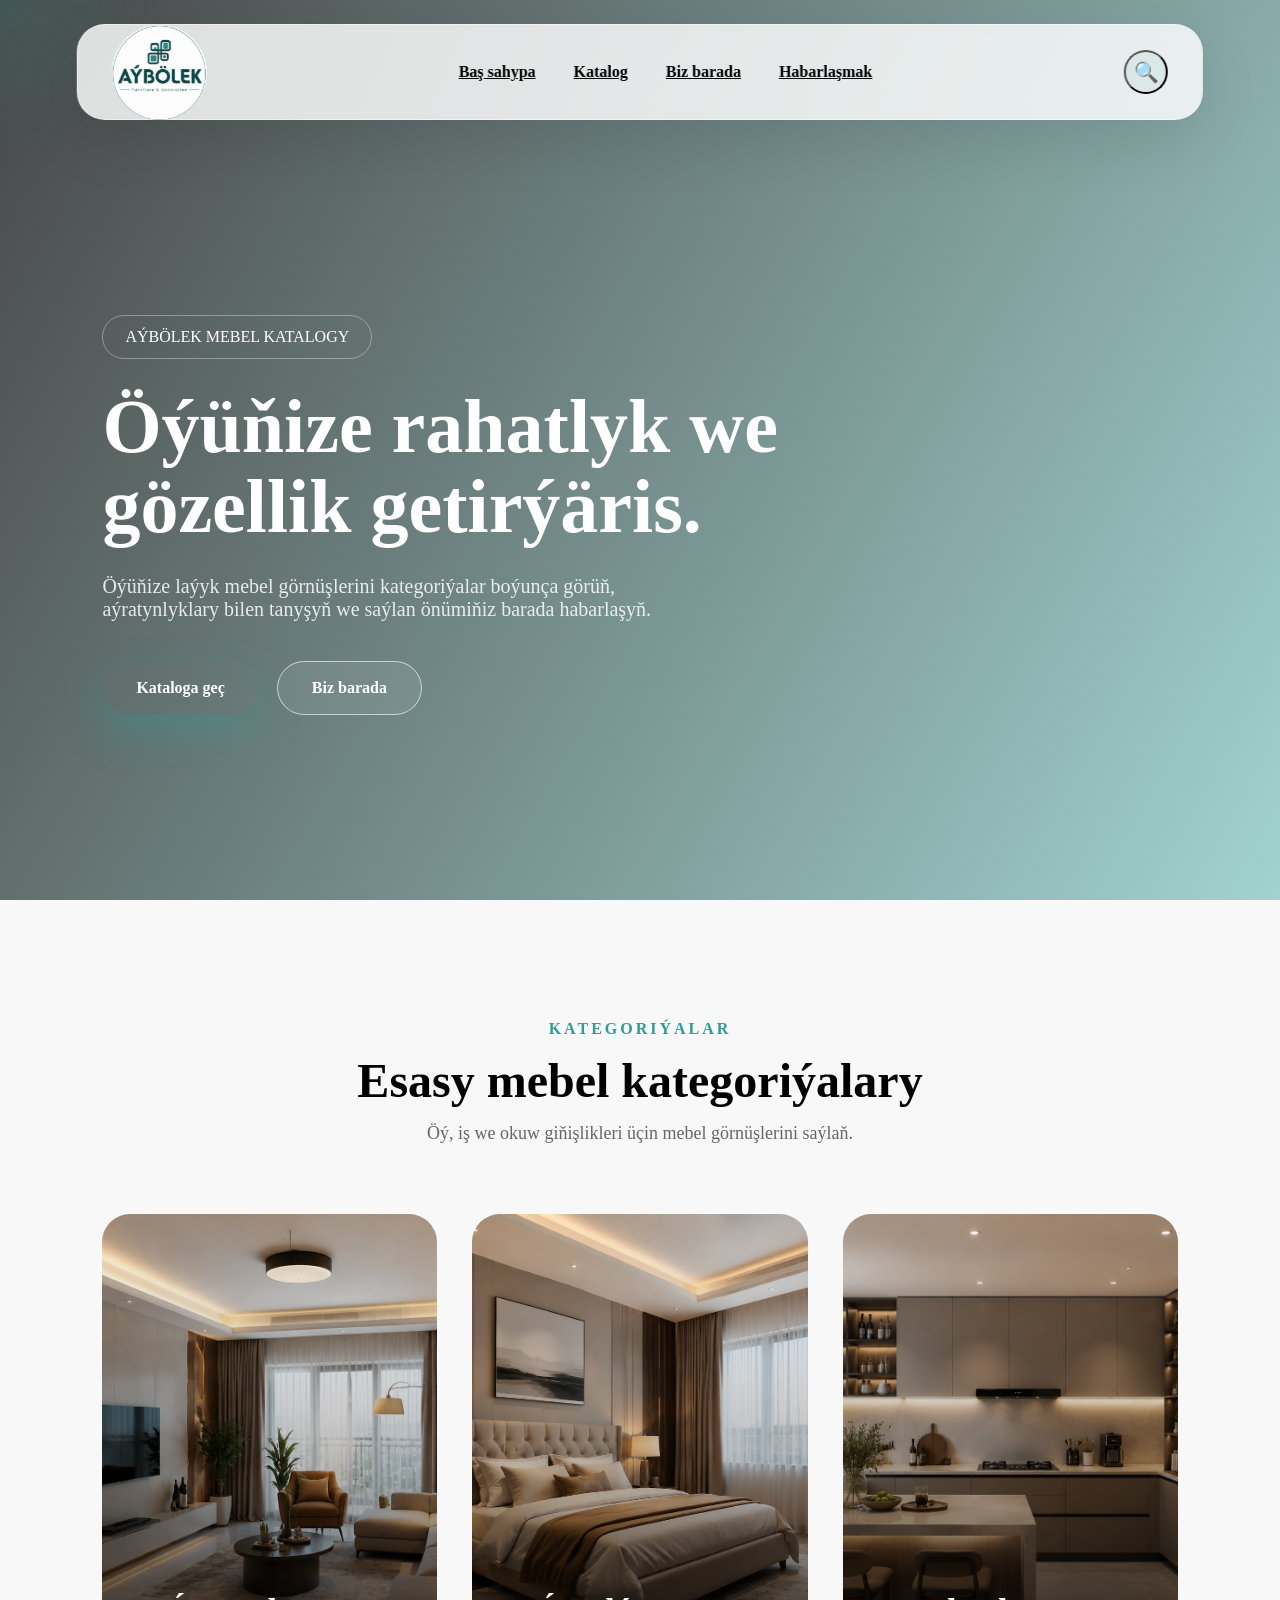
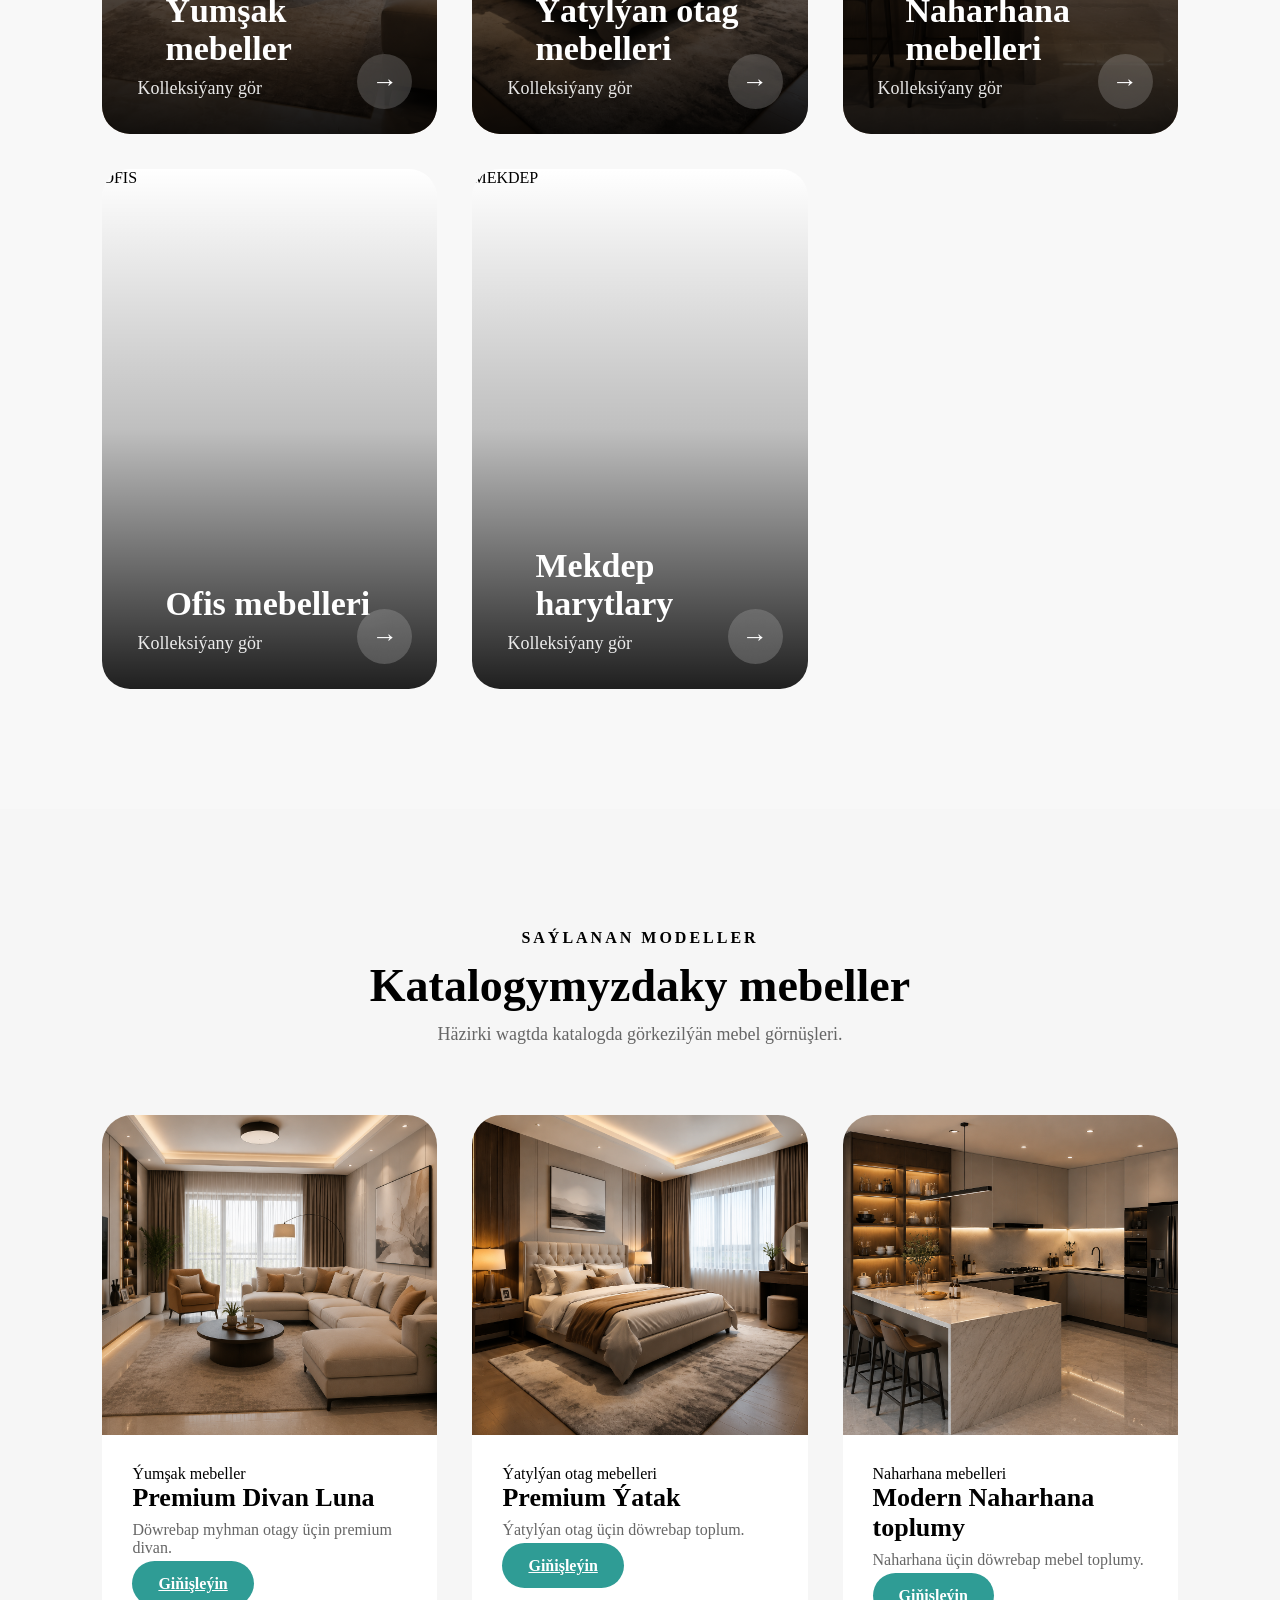
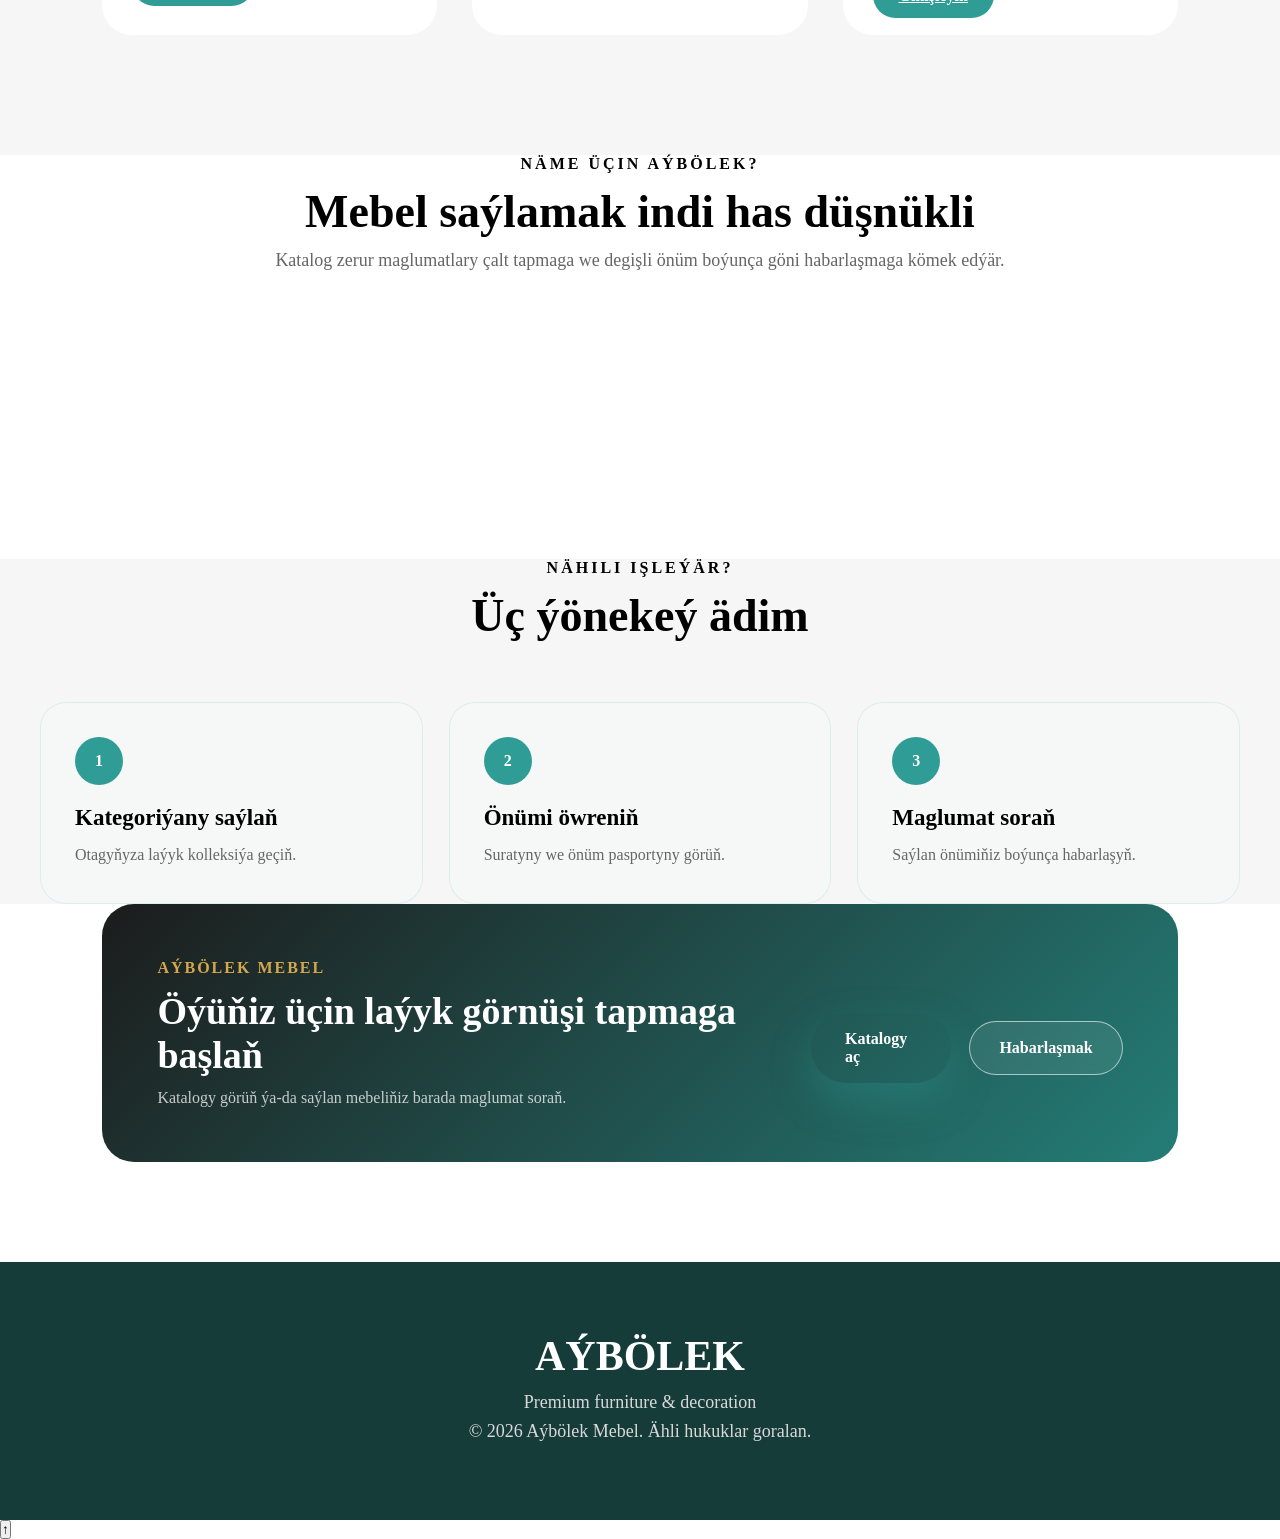
==== index.html @ 1fda1f81 "Update furniture categories" ====
<!DOCTYPE html>
<html lang="tk">
<head>
  <meta charset="UTF-8" />
  <meta name="viewport" content="width=device-width, initial-scale=1.0" />
  <title>Aýbölek Mebel</title>

  <link rel="stylesheet" href="css/style.css" />
  <link rel="stylesheet" href="css/home.css" />
  <link rel="stylesheet" href="css/responsive.css" />
</head>

<body>


<div class="loader" id="loader">
  <div class="loader-content">
    <h2>AÝBÖLEK</h2>
    <p>Premium Furniture</p>
    <div class="loader-line">
      <span></span>
    </div>
  </div>
</div>

<div class="cursor-glow" id="cursorGlow"></div>

  <header class="site-header">
  <a href="index.html" class="logo">
  <img src="images/logo.png" alt="Aýbölek Mebel">
  </a>

  <nav class="navbar" id="navbar">
    <a href="#home" class="active">Baş sahypa</a>
    <a href="katalog.html">Katalog</a>
    <a href="about.html">Biz barada</a>
    <a href="contact.html">Habarlaşmak</a>
</nav>

  <div class="header-actions">
    <button class="icon-btn" aria-label="Gözleg">🔍</button>
    <button class="menu-btn" id="menuBtn">☰</button>
  </div>

  <div class="search-overlay" id="searchOverlay">

    <div class="search-box">

        <input
            type="text"
            id="searchInput"
            placeholder="Mebel gözle..."
        >

        <button id="closeSearch">✕</button>

    </div>
    
    </div>
  </header>

  <main>

    <section class="hero" id="home">
      <div class="hero-content">
        <span class="hero-badge">AÝBÖLEK MEBEL KATALOGY</span>

        <h1>
          Öýüňize rahatlyk we gözellik getirýäris.
        </h1>

        <p>
          Öýüňize laýyk mebel görnüşlerini kategoriýalar boýunça görüň, aýratynlyklary bilen tanyşyň we saýlan önümiňiz barada habarlaşyň.
        </p>

        <div class="hero-buttons">
          <a href="katalog.html" class="btn btn-primary">Kataloga geç</a>
          <a href="about.html" class="btn btn-outline">Biz barada</a>
        </div>
      </div>
    </section>

    <section class="categories" id="categories">

    <div class="section-header">
        <span class="section-subtitle">KATEGORIÝALAR</span>
        <h2>Esasy mebel kategoriýalary</h2>
        <p>Öý, iş we okuw giňişlikleri üçin mebel görnüşlerini saýlaň.</p>
    </div>

    <div class="category-grid">

        <a class="category-card" href="katalog.html?category=soft">
            <img src="images/categories/living.png" alt="Ýumşak mebeller" loading="lazy">
            <div class="overlay">
                <h3>Ýumşak mebeller</h3>
                <span>Kolleksiýany gör</span>
                <div class="category-arrow">→</div>
            </div>
        </a>

        <a class="category-card" href="katalog.html?category=bedroom">
            <img src="images/categories/bedroom.png" alt="Ýatylýan otag mebelleri" loading="lazy">
            <div class="overlay">
                <h3>Ýatylýan otag mebelleri</h3>
                <span>Kolleksiýany gör</span>
                <div class="category-arrow">→</div>
            </div>
        </a>

        <a class="category-card" href="katalog.html?category=dining">
            <img src="images/categories/kitchen.png" alt="Naharhana mebelleri" loading="lazy">
            <div class="overlay">
                <h3>Naharhana mebelleri</h3>
                <span>Kolleksiýany gör</span>
                <div class="category-arrow">→</div>
            </div>
        </a>

        <a class="category-card category-placeholder office-category" href="katalog.html?category=office">
            <div class="category-symbol" aria-hidden="true">OFIS</div>
            <div class="overlay">
                <h3>Ofis mebelleri</h3>
                <span>Kolleksiýany gör</span>
                <div class="category-arrow">→</div>
            </div>
        </a>

        <a class="category-card category-placeholder school-category" href="katalog.html?category=school">
            <div class="category-symbol" aria-hidden="true">MEKDEP</div>
            <div class="overlay">
                <h3>Mekdep harytlary</h3>
                <span>Kolleksiýany gör</span>
                <div class="category-arrow">→</div>
            </div>
        </a>

    </div>

</section>

<section class="products section-padding" id="products">
    <div class="section-title">
        <span>SAÝLANAN MODELLER</span>
        <h2>Katalogymyzdaky mebeller</h2>
        <p>Häzirki wagtda katalogda görkezilýän mebel görnüşleri.</p>
    </div>

    <div class="product-grid">

        
    <!-- Product 1 -->
    <div class="product-card">

        <img src="images/products/sofa.png" alt="Premium Divan Luna" loading="lazy">

        <div class="product-info">

            <div class="product-top">
                <span class="badge">Ýumşak mebeller</span>
            </div>

            <h3>Premium Divan Luna</h3>

            <p>Döwrebap myhman otagy üçin premium divan.</p>

            <div class="price-row">
                <a class="add-cart" href="product.html?product=sofa">Giňişleýin</a>
            </div>


        </div>

    </div>

    <!-- Product 2 -->
    <div class="product-card">

        <img src="images/products/bed.png" alt="Premium Ýatak" loading="lazy">

        <div class="product-info">

            <div class="product-top">
                <span class="badge">Ýatylýan otag mebelleri</span>
            </div>

            <h3>Premium Ýatak</h3>

            <p>Ýatylýan otag üçin döwrebap toplum.</p>

            <div class="price-row">
                <a class="add-cart" href="product.html?product=bed">Giňişleýin</a>
            </div>
            

        </div>

    </div>

      <!-- Product 3 -->
      <div class="product-card">

        <img src="images/products/kitchen 0.2.png" alt="Modern Aşhana" loading="lazy">

          <div class="product-info">

            <div class="product-top">
                <span class="badge">Naharhana mebelleri</span>
            </div>

            <h3>Modern Naharhana toplumy</h3>

            <p>Naharhana üçin döwrebap mebel toplumy.</p>

            <div class="price-row">
                <a class="add-cart" href="product.html?product=kitchen">Giňişleýin</a>
            </div>


          </div>

      </div>
    </div>
</section>

<section class="home-benefits section-padding">
  <div class="section-title">
    <span>NÄME ÜÇIN AÝBÖLEK?</span>
    <h2>Mebel saýlamak indi has düşnükli</h2>
    <p>Katalog zerur maglumatlary çalt tapmaga we degişli önüm boýunça göni habarlaşmaga kömek edýär.</p>
  </div>
  <div class="benefit-grid">
    <article class="benefit-card">
      <span>01</span>
      <h3>Düşnükli katalog</h3>
      <p>Mebeller otag we maksat boýunça kategoriýalara bölünýär.</p>
    </article>
    <article class="benefit-card">
      <span>02</span>
      <h3>Önüm pasporty</h3>
      <p>Her önümiň suraty, beýany we degişli maglumatlary bir sahypada görkezilýär.</p>
    </article>
    <article class="benefit-card">
      <span>03</span>
      <h3>Göni habarlaşmak</h3>
      <p>Saýlan önümiňiziň adyny ýitirmän, habarlaşmak sahypasyna geçip bilersiňiz.</p>
    </article>
  </div>
</section>

<section class="home-steps section-padding">
  <div class="section-title">
    <span>NÄHILI IŞLEÝÄR?</span>
    <h2>Üç ýönekeý ädim</h2>
  </div>
  <div class="step-grid">
    <div><strong>1</strong><h3>Kategoriýany saýlaň</h3><p>Otagyňyza laýyk kolleksiýa geçiň.</p></div>
    <div><strong>2</strong><h3>Önümi öwreniň</h3><p>Suratyny we önüm pasportyny görüň.</p></div>
    <div><strong>3</strong><h3>Maglumat soraň</h3><p>Saýlan önümiňiz boýunça habarlaşyň.</p></div>
  </div>
</section>

<section class="home-cta">
  <div>
    <span>AÝBÖLEK MEBEL</span>
    <h2>Öýüňiz üçin laýyk görnüşi tapmaga başlaň</h2>
    <p>Katalogy görüň ýa-da saýlan mebeliňiz barada maglumat soraň.</p>
  </div>
  <div class="hero-buttons">
    <a href="katalog.html" class="btn btn-primary">Katalogy aç</a>
    <a href="contact.html" class="btn btn-outline">Habarlaşmak</a>
  </div>
</section>

  </main>

  <footer class="footer">
    <h2>AÝBÖLEK</h2>
    <p>Premium furniture & decoration</p>
    <p>© 2026 Aýbölek Mebel. Ähli hukuklar goralan.</p>
  </footer>

<div class="image-lightbox" id="imageLightbox">
  <button class="lightbox-close" id="lightboxClose">×</button>
  <img id="lightboxImg" src="" alt="">
</div>

<div class="toast" id="toast">
  <span id="toastText">Habar</span>
</div>

  <script src="js/app.js"></script>
  <script src="js/animation.js"></script>

</body>
</html>
---- css/style.css ----
/* HEADER */

*{
    margin: 0;
    padding: 0;
    box-sizing: border-box;
}

html,
body{
    width: 100%;
    overflow-x: hidden;
}

body{
    margin: 0;
    padding: 0;
}

.hero{
    width: 100%;
    min-height: 100vh;
    margin: 0;
}

.site-header{
  position:fixed;
  top:24px;
  left:50%;
  transform:translateX(-50%);
  width:88%;
  height:96px;
  padding:0 34px;
  background:rgba(255,255,255,.82);
  backdrop-filter:blur(22px);
  border:1px solid rgba(255,255,255,.45);
  border-radius:28px;
  box-shadow:0 20px 60px rgba(0,0,0,.10);
  display:flex;
  align-items:center;
  justify-content:space-between;
  z-index:999;
  transition:.35s ease;
}

.site-header.header-scrolled{
  top:12px;
  height:72px;
  background:rgba(255,255,255,.94);
  box-shadow:0 18px 45px rgba(0,0,0,.14);
}

.logo{
  font-size:34px;
  font-weight:900;
  color:var(--primary);
  letter-spacing:2px;
  line-height:1;
}

.logo span{
  display:block;
  font-size:11px;
  letter-spacing:7px;
  color:var(--secondary);
  margin-top:8px;
}

.navbar{
  display:flex;
  align-items:center;
  gap:38px;
}

.navbar a{
  position:relative;
  font-weight:700;
  color:var(--dark);
  transition:.3s;
}

.navbar a::after{
  content:"";
  position:absolute;
  left:0;
  bottom:-8px;
  width:0;
  height:3px;
  border-radius:20px;
  background:var(--primary);
  transition:.3s;
}

.navbar a:hover,
.navbar a.active{
  color:var(--primary);
}

.navbar a:hover::after,
.navbar a.active::after{
  width:100%;
}

.header-actions{
  display:flex;
  align-items:center;
  gap:12px;
}

.icon-btn,
.menu-btn{
  width:44px;
  height:44px;
  border-radius:50%;
  background:rgba(47,156,149,.08);
  font-size:20px;
  display:flex;
  align-items:center;
  justify-content:center;
  transition:.3s;
}

.icon-btn:hover,
.menu-btn:hover{
  background:var(--primary);
  color:white;
  transform:translateY(-3px);
}

.menu-btn{
  display:none;
}

.logo{
  display:flex;
  align-items:center;
  justify-content:center;
}

.logo img{
  width:95px;
  height:95px;
  object-fit:contain;
  border-radius:50%;
}

.btn{
  position:relative;
  overflow:hidden;
  display:inline-flex;
  align-items:center;
  justify-content:center;
  padding:17px 34px;
  border-radius:100px;
  font-weight:800;
  text-decoration:none;
  transition:.35s;
}

.btn-primary{
  background:var(--primary);
  color:#fff;
  box-shadow:0 18px 40px rgba(47,156,149,.35);
}

.btn-primary:hover{
  transform:translateY(-4px);
  background:#247f79;
}

.btn-outline{
  border:1px solid rgba(255,255,255,.6);
  color:#fff;
  background:rgba(255,255,255,.08);
  backdrop-filter:blur(12px);
}

.btn-outline:hover{
  background:#fff;
  color:#111;
}

.cart-icon{

position:relative;

display:flex;

align-items:center;

justify-content:center;

}

.cart-count{

position:absolute;

top:-8px;

right:-8px;

width:20px;

height:20px;

border-radius:50%;

background:#2f9c95;

color:white;

font-size:12px;

display:flex;

align-items:center;

justify-content:center;

font-weight:700;

}

.cart-btn{
  position:relative;
}

.cart-count{
  position:absolute;
  top:-6px;
  right:-6px;
  width:20px;
  height:20px;
  border-radius:50%;
  background:#2f9c95;
  color:white;
  font-size:12px;
  display:flex;
  align-items:center;
  justify-content:center;
  font-weight:700;
}

.cart-overlay{
  position:fixed;
  inset:0;
  background:rgba(0,0,0,.45);
  opacity:0;
  visibility:hidden;
  transition:.3s;
  z-index:998;
}

.cart-overlay.show{
  opacity:1;
  visibility:visible;
}

.cart-drawer{
  position:fixed;
  top:0;
  right:-420px;
  width:400px;
  max-width:90%;
  height:100vh;
  background:white;
  z-index:999;
  padding:28px;
  box-shadow:-20px 0 60px rgba(0,0,0,.18);
  transition:.35s;
}

.cart-drawer.show{
  right:0;
}

.cart-drawer-header{
  display:flex;
  justify-content:space-between;
  align-items:center;
  margin-bottom:30px;
}

.cart-drawer-header button{
  width:40px;
  height:40px;
  border-radius:50%;
  font-size:26px;
}

.empty-cart{
  color:#777;
}

.cart-footer{
  position:absolute;
  left:28px;
  right:28px;
  bottom:28px;
}

.cart-total{
  display:flex;
  justify-content:space-between;
  margin-bottom:18px;
  font-size:20px;
}

.checkout-btn{
  width:100%;
  padding:16px;
  border-radius:100px;
  background:#2f9c95;
  color:white;
  font-weight:800;
}

.cart-item{
  display:flex;
  align-items:center;
  justify-content:space-between;
  gap:16px;
  padding:16px 0;
  border-bottom:1px solid #eee;
}

.cart-item h4{
  font-size:16px;
  color:#222;
}

.cart-item p{
  color:#2f9c95;
  font-weight:800;
}

.remove-item{
  width:34px;
  height:34px;
  border-radius:50%;
  background:#f3f3f3;
  font-size:22px;
}

.checkout-modal{
  position:fixed;
  inset:0;
  background:rgba(0,0,0,.5);
  backdrop-filter:blur(10px);
  display:none;
  align-items:center;
  justify-content:center;
  z-index:1000;
}

.checkout-modal.show{
  display:flex;
}

.checkout-box{
  width:460px;
  max-width:92%;
  background:white;
  padding:34px;
  border-radius:28px;
  position:relative;
}

.close-checkout{
  position:absolute;
  top:18px;
  right:18px;
  width:38px;
  height:38px;
  border-radius:50%;
  font-size:24px;
}

.checkout-box h2{
  margin-bottom:24px;
}

.checkout-box input,
.checkout-box textarea{
  width:100%;
  margin-bottom:14px;
  padding:16px;
  border:1px solid #ddd;
  border-radius:16px;
  outline:none;
  font-size:16px;
}

.checkout-box textarea{
  min-height:110px;
  resize:none;
}

.send-order{
  width:100%;
  padding:16px;
  border-radius:100px;
  background:#2f9c95;
  color:white;
  font-weight:800;
}

.loader{
  position:fixed;
  inset:0;
  background:#ffffff;
  z-index:20000;
  display:flex;
  align-items:center;
  justify-content:center;
  transition:.7s ease;
}

.loader.hide{
  opacity:0;
  visibility:hidden;
}

.loader-content{
  text-align:center;
}

.loader-content h2{
  font-size:44px;
  color:#2f9c95;
  letter-spacing:3px;
}

.loader-content p{
  margin-top:8px;
  color:#d5a84d;
  letter-spacing:5px;
  font-weight:700;
}

.loader-line{
  width:220px;
  height:5px;
  background:#eee;
  border-radius:20px;
  overflow:hidden;
  margin:28px auto 0;
}

.loader-line span{
  display:block;
  width:45%;
  height:100%;
  background:#2f9c95;
  border-radius:20px;
  animation:loadingMove 1s infinite ease-in-out;
}

@keyframes loadingMove{
  0%{
    transform:translateX(-100%);
  }

  100%{
    transform:translateX(240%);
  }
}

.cursor-glow{
    position:fixed;
    width:320px;
    height:320px;

    border-radius:50%;

    pointer-events:none;

    background:radial-gradient(
        circle,
        rgba(47,156,149,.18),
        transparent 70%
    );

    transform:translate(-50%,-50%);

    z-index:0;

    transition:
        left .08s linear,
        top .08s linear;
}

.ripple{

    position:absolute;

    border-radius:50%;

    transform:scale(0);

    background:rgba(255,255,255,.45);

    animation:ripple .6s linear;

    pointer-events:none;

}

@keyframes ripple{

    to{

        transform:scale(12);

        opacity:0;

    }

}

html{
  scroll-behavior:smooth;
}

.loader{

    position:fixed;

    inset:0;

    background:white;

    display:flex;

    flex-direction:column;

    justify-content:center;

    align-items:center;

    z-index:999999;

    transition:.6s;

}

.loader.hide{

    opacity:0;

    visibility:hidden;

}

.loader-logo img{

    width:130px;

    margin-bottom:35px;

    animation:logoFloat 2s infinite;

}

.loader-line{

    width:220px;

    height:6px;

    background:#eee;

    border-radius:50px;

    overflow:hidden;

}

.loader-line::before{

    content:"";

    display:block;

    width:0;

    height:100%;

    background:#2f9c95;

    animation:loading 2s linear forwards;

}

@keyframes loading{

    from{

        width:0;

    }

    to{

        width:100%;

    }

}

@keyframes logoFloat{

    0%{

        transform:translateY(0);

    }

    50%{

        transform:translateY(-10px);

    }

    100%{

        transform:translateY(0);

    }

}

.toast{
  position:fixed;
  right:30px;
  bottom:30px;
  background:#2f9c95;
  color:white;
  padding:16px 24px;
  border-radius:16px;
  box-shadow:0 20px 50px rgba(0,0,0,.18);
  font-weight:700;
  z-index:30000;
  opacity:0;
  transform:translateY(30px);
  visibility:hidden;
  transition:.35s;
}

.toast.show{
  opacity:1;
  transform:translateY(0);
  visibility:visible;
}

.loading{

    pointer-events:none;

    opacity:.8;

}

.spinner{

    width:18px;

    height:18px;

    border:3px solid rgba(255,255,255,.4);

    border-top:3px solid white;

    border-radius:50%;

    display:inline-block;

    animation:spin .8s linear infinite;

}

@keyframes spin{

    from{

        transform:rotate(0deg);

    }

    to{

        transform:rotate(360deg);

    }

}

.footer{
    padding:70px 20px;
    background:#163c39;
    color:#fff;
    text-align:center;
}

.footer h2{
    font-size:42px;
    margin-bottom:12px;
    color:#fff;
}

.footer p{
    color:#d9d9d9;
    font-size:18px;
    margin:8px 0;
}
---- css/home.css ----
.hero{
  min-height:100vh;
  padding:230px 8% 100px;
  display:flex;
  align-items:center;
  background:
    linear-gradient(120deg, rgba(0,0,0,.72), rgba(47,156,149,.45)),
    url("https://images.unsplash.com/photo-1618221195710-dd6b41faaea6?auto=format&fit=crop&w=1600&q=80");
  background-size:cover;
  background-position:center;
  color:white;
  margin:0;
  width:100%;
}

.hero-content{
  max-width:760px;
}

.hero-badge{
  display:inline-block;
  padding:12px 22px;
  border-radius:50px;
  border:1px solid rgba(255,255,255,.35);
  margin-bottom:28px;
  backdrop-filter:blur(12px);
}

.hero h1{
  font-size:76px;
  line-height:1.05;
  margin-bottom:28px;
  max-width:850px;
}

.hero p{
  max-width:620px;
  font-size:20px;
  color:rgba(255,255,255,.85);
  margin-bottom:40px;
}

.hero-buttons{
  display:flex;
  align-items:center;
  gap:18px;
  margin-top:30px;
}

.section-title{
  text-align:center;
  max-width:760px;
  margin:0 auto 60px;
}

.section-title span{
  color:var(--secondary);
  font-weight:800;
  text-transform:uppercase;
  letter-spacing:3px;
}

.section-title h2{
  font-size:46px;
  color:var(--dark);
  margin:12px 0;
}

.section-title p{
  font-size:18px;
  color:#666;
}

.product-grid{
    display:grid;
    grid-template-columns:repeat(3,1fr);
    gap:35px;
    margin-top:70px;
}

.products{
    padding:120px 8%;
    background:#f8f8f8;
}

.category-card,
.product-card{
  background:white;
  border-radius:30px;
  overflow:hidden;
  box-shadow:var(--shadow);
  transition:.35s;
  position:relative;
  overflow:hidden;
}

.category-card:hover,
.product-card:hover{
  transform:translateY(-10px);
  box-shadow:0 25px 65px rgba(0,0,0,.14);
}

.category-image,
.product-img{
  height:280px;
  background-size:cover;
  background-position:center;
}

.bedroom{
  background-image:url("https://images.unsplash.com/photo-1616594039964-ae9021a400a0?auto=format&fit=crop&w=900&q=80");
}

.living{
  background-image:url("https://images.unsplash.com/photo-1616486338812-3dadae4b4ace?auto=format&fit=crop&w=900&q=80");
}

.kitchen{
  background-image:url("https://images.unsplash.com/photo-1556912173-3bb406ef7e77?auto=format&fit=crop&w=900&q=80");
}

.sofa{
  background-image:url("https://images.unsplash.com/photo-1555041469-a586c61ea9bc?auto=format&fit=crop&w=900&q=80");
}

.bed{
  background-image:url("https://images.unsplash.com/photo-1505693416388-ac5ce068fe85?auto=format&fit=crop&w=900&q=80");
}

.kitchen-product{
  background-image:url("https://images.unsplash.com/photo-1556912172-45b7abe8b7e1?auto=format&fit=crop&w=900&q=80");
}

.category-card h3,
.category-card p{
  padding:0 28px;
}

.category-card h3{
  font-size:26px;
  padding-top:26px;
}

.category-card p{
  padding-bottom:28px;
  color:#777;
}

.products{
  background:#f6f6f6;
}

.product-info{
  padding:30px;
}

.product-info h3{
  font-size:26px;
  color:var(--dark);
}

.product-info p{
  color:#666;
  margin:8px 0 18px;
}

.product-info strong{
  font-size:22px;
  color:var(--primary);
}

.why{
  background:white;
}

.why-grid{
  display:grid;
  grid-template-columns:repeat(4,1fr);
  gap:26px;
}

.why-card{
  background:#f8f8f8;
  padding:36px 26px;
  border-radius:28px;
  text-align:center;
  box-shadow:var(--shadow);
}

.why-card h3{
  margin:12px 0;
  color:var(--dark);
}

.hero-stats{
  display:grid;
  grid-template-columns:repeat(4,1fr);
  gap:18px;
  max-width:760px;
  margin-top:44px;
}

.hero-stat{
  padding:22px 20px;
  border-radius:24px;
  background:rgba(255,255,255,.13);
  border:1px solid rgba(255,255,255,.22);
  backdrop-filter:blur(16px);
  box-shadow:0 18px 45px rgba(0,0,0,.18);
}

.hero-stat h3{
  font-size:34px;
  color:var(--secondary);
  line-height:1;
  margin-bottom:8px;
}

.hero-stat p{
  font-size:15px;
  margin:0;
  color:rgba(255,255,255,.85);
}

.categories{
    padding:120px 8%;
    background:#f8f8f8;
}

.section-header{
    text-align:center;
    margin-bottom:70px;
}

.section-subtitle{
    color:#2f9c95;
    font-weight:700;
    letter-spacing:3px;
}

.section-header h2{
    margin-top:15px;
    font-size:48px;
}

.section-header p{
    margin-top:15px;
    color:#666;
    font-size:18px;
}

.category-grid{
    display:grid;
    grid-template-columns:repeat(3,1fr);
    gap:35px;
}

.category-card{
    position:relative;
    height:520px;
    border-radius:28px;
    overflow:hidden;
    cursor:pointer;
    display:block;
    color:inherit;
    text-decoration:none;
}

.category-card img{
    width:100%;
    height:100%;
    object-fit:cover;
    transition:.6s;
}

.overlay{
    position:absolute;
    inset:0;

    display:flex;
    flex-direction:column;
    justify-content:flex-end;

    padding:35px;

    background:linear-gradient(
    to top,
    rgba(0,0,0,.88),
    rgba(0,0,0,.25),
    transparent
    );

    color:white;
}

.overlay h3{
    font-size:34px;
    margin-bottom:10px;
}

.overlay span{
    font-size:18px;
    opacity:.9;
}

.category-card:hover img{
    transform:scale(1.08);
}

.category-card{
    transition:.4s;
}

.category-card:hover{
    transform:translateY(-10px);
    box-shadow:0 35px 70px rgba(0,0,0,.25);
}

.category-arrow{
    position:absolute;
    right:25px;
    bottom:25px;

    width:55px;
    height:55px;

    border-radius:50%;
    background:rgba(255,255,255,.18);

    backdrop-filter:blur(15px);

    display:flex;
    justify-content:center;
    align-items:center;

    font-size:26px;
    color:white;

    transition:.35s;
}

.category-card:hover .category-arrow{
    transform:translateX(8px) rotate(-45deg);

    background:white;
    color:#222;
}

.product-card img{
    width:100%;
    height:320px;
    object-fit:cover;
    display:block;
    border-radius:22px 22px 0 0;
    transition:.4s;
}

.product-card:hover img{
    transform:scale(1.05);
}

.product-actions{
  position:absolute;
  top:22px;
  right:22px;
  display:flex;
  flex-direction:column;
  gap:12px;
  opacity:0;
  transform:translateX(20px);
  transition:.35s;
}

.product-card:hover .product-actions{
  opacity:1;
  transform:translateX(0);
}

.product-actions button{
  width:46px;
  height:46px;
  border-radius:50%;
  background:white;
  color:#222;
  font-size:18px;
  box-shadow:0 12px 30px rgba(0,0,0,.18);
  transition:.3s;
}

.product-actions button:hover{
  background:#2f9c95;
  color:white;
  transform:scale(1.08);
}

.search-overlay{

    position:fixed;

    inset:0;

    background:rgba(0,0,0,.45);

    backdrop-filter:blur(10px);

    display:none;

    justify-content:center;

    align-items:flex-start;

    padding-top:120px;

    z-index:9999;

}

.search-overlay.active{

    display:flex;

}

.search-box{

    width:700px;

    background:white;

    border-radius:20px;

    display:flex;

    overflow:hidden;

    box-shadow:0 20px 60px rgba(0,0,0,.25);

}

.search-box input{

    flex:1;

    border:none;

    outline:none;

    padding:22px;

    font-size:20px;

}

.search-box button{

    width:80px;

    border:none;

    background:#2f9c95;

    color:white;

    font-size:24px;

    cursor:pointer;

}

.heart{
    width:42px;
    height:42px;
    border:none;
    border-radius:50%;
    background:#f5f5f5;
    cursor:pointer;
    font-size:18px;
    transition:.3s;
}

.heart.active{
    background:#ff4d6d;
    color:white;
    transform:scale(1.1);
}

.heart:hover{
    transform:scale(1.1);
}

.quick-modal{
  position:fixed;
  inset:0;
  background:rgba(0,0,0,.55);
  backdrop-filter:blur(10px);
  display:none;
  align-items:center;
  justify-content:center;
  z-index:10000;
}

.quick-modal.show{
    display:flex;
}

.quick-modal.show .quick-box{
    animation:quickZoom .35s ease;
}

@keyframes quickZoom{
    from{
        opacity:0;
        transform:scale(.88) translateY(30px);
    }

    to{
        opacity:1;
        transform:scale(1) translateY(0);
    }
}

.quick-box{
  width:min(900px,92%);
  background:white;
  border-radius:30px;
  padding:25px;
  display:grid;
  grid-template-columns:1fr 1fr;
  gap:28px;
  position:relative;
}

.quick-box img{
  width:100%;
  height:430px;
  object-fit:cover;
  border-radius:24px;
}

.quick-info h2{
  font-size:34px;
  margin-bottom:14px;
}

.quick-info p{
  color:#666;
  margin-bottom:20px;
}

.quick-info h3{
  color:#2f9c95;
  font-size:28px;
  margin-bottom:25px;
}

.quick-info button{
  padding:15px 32px;
  border-radius:100px;
  background:#2f9c95;
  color:white;
  font-weight:800;
}

.quick-close{
  position:absolute;
  top:18px;
  right:18px;
  width:42px;
  height:42px;
  border-radius:50%;
  font-size:26px;
  z-index:2;
}

.reveal{
  opacity:0;
  transform:translateY(45px);
  transition:1s ease;
}

.reveal.show{
  opacity:1;
  transform:translateY(0);
}

.quick-modal{
    position:fixed;
    inset:0;
    background:rgba(0,0,0,.55);
    backdrop-filter:blur(8px);
    display:none;
    justify-content:center;
    align-items:center;
    z-index:10000;
}

.quick-modal.show{
    display:flex;
}

.quick-box{
    width:900px;
    max-width:92%;
    background:#fff;
    border-radius:30px;
    overflow:hidden;
    display:grid;
    grid-template-columns:1fr 1fr;
    box-shadow:0 25px 80px rgba(0,0,0,.25);
}

.quick-box img{
    width:100%;
    height:100%;
    object-fit:cover;
}

.quick-info{
    padding:40px;
}

.quick-info h2{
    font-size:38px;
    margin-bottom:18px;
}

.quick-info p{
    color:#666;
    line-height:1.7;
    margin-bottom:24px;
}

.quick-info h3{
    color:#2f9c95;
    font-size:34px;
    margin-bottom:28px;
}

.quick-close{
    position:absolute;
    right:25px;
    top:25px;
    width:46px;
    height:46px;
    border:none;
    border-radius:50%;
    background:white;
    font-size:26px;
    cursor:pointer;
}

.product-card img{
    transition:.5s;
}

.product-card:hover img{
    transform:scale(1.08);
}

.product-info h3,
.product-info p,
.rating,
.price-row{
    transition:.35s;
}

.product-card:hover h3{
    color:#2f9c95;
}

.product-card:hover p{
    transform:translateX(6px);
}

.product-card:hover .rating{
    transform:translateX(6px);
}

.product-card:hover .price-row{
    transform:translateY(-5px);
}

.add-cart{
    padding:14px 26px;
    border:none;
    border-radius:50px;
    background:#2f9c95;
    color:white;
    font-weight:700;
    cursor:pointer;
    transition:.35s;
}

.add-cart:hover{
    background:#247d77;
    transform:translateY(-3px);
    box-shadow:0 12px 30px rgba(47,156,149,.35);
}

.image-lightbox{
    position:fixed;
    inset:0;
    background:rgba(0,0,0,.75);
    backdrop-filter:blur(10px);
    display:none;
    align-items:center;
    justify-content:center;
    z-index:20000;
}

.image-lightbox.show{
    display:flex;
}

.image-lightbox img{
    max-width:90%;
    max-height:85vh;
    border-radius:28px;
    box-shadow:0 30px 90px rgba(0,0,0,.45);
    animation:lightboxZoom .35s ease;
}

.lightbox-close{
    position:absolute;
    top:30px;
    right:35px;
    width:48px;
    height:48px;
    border-radius:50%;
    border:none;
    font-size:30px;
    cursor:pointer;
}

@keyframes lightboxZoom{
    from{
        opacity:0;
        transform:scale(.85);
    }

    to{
        opacity:1;
        transform:scale(1);
    }
}

.home-benefits{
  background:#fff;
}

.benefit-grid,
.step-grid{
  display:grid;
  grid-template-columns:repeat(3,1fr);
  gap:26px;
  max-width:1200px;
  margin:55px auto 0;
}

.benefit-card,
.step-grid > div{
  padding:34px;
  border-radius:26px;
  background:#f6f8f8;
  border:1px solid rgba(47,156,149,.12);
  transition:.35s;
}

.benefit-card:hover,
.step-grid > div:hover{
  transform:translateY(-7px);
  box-shadow:0 24px 60px rgba(0,0,0,.09);
}

.benefit-card > span,
.step-grid strong{
  display:inline-grid;
  place-items:center;
  width:48px;
  height:48px;
  border-radius:50%;
  background:#2f9c95;
  color:white;
  font-weight:900;
  margin-bottom:20px;
}

.benefit-card h3,
.step-grid h3{
  font-size:23px;
  margin-bottom:10px;
}

.benefit-card p,
.step-grid p{
  color:#666;
  line-height:1.7;
}

.home-steps{
  background:#f6f6f6;
}

.home-cta{
  margin:0 8% 100px;
  padding:55px;
  border-radius:32px;
  display:flex;
  align-items:center;
  justify-content:space-between;
  gap:40px;
  background:linear-gradient(135deg,#1c1c1c,#247d77);
  color:white;
}

.home-cta span{
  color:#d5a84d;
  font-weight:900;
  letter-spacing:2px;
}

.home-cta h2{
  max-width:720px;
  font-size:38px;
  margin:12px 0;
}

.home-cta p{
  color:rgba(255,255,255,.75);
}

@media (max-width:800px){
  .benefit-grid,
  .step-grid{
    grid-template-columns:1fr;
  }

  .home-cta{
    margin:0 5% 70px;
    padding:36px 24px;
    align-items:flex-start;
    flex-direction:column;
  }

  .home-cta h2{
    font-size:30px;
  }
}
---- css/responsive.css ----
@media (max-width:1100px){
  .site-header{
    width:92%;
    padding:0 24px;
  }

  .navbar{
    gap:22px;
  }

  .hero h1{
    font-size:58px;
  }

  .category-grid,
  .product-grid,
  .catalog-grid{
    grid-template-columns:repeat(2,minmax(0,1fr));
  }

  .product-page{
    gap:36px;
    padding-left:5%;
    padding-right:5%;
  }

  .product-details h1{
    font-size:44px;
  }
}

@media (max-width:900px){
  .site-header,
  .site-header.header-scrolled{
    top:12px;
    width:92%;
    height:76px;
    min-height:76px;
    padding:10px 16px;
    border-radius:22px;
  }

  .logo img{
    width:64px;
    height:64px;
  }

  .navbar{
    position:absolute;
    top:86px;
    left:0;
    width:100%;
    padding:18px;
    background:rgba(255,255,255,.98);
    border-radius:20px;
    box-shadow:0 20px 60px rgba(0,0,0,.14);
    display:none;
    flex-direction:column;
    align-items:stretch;
    gap:4px;
  }

  .navbar.show{
    display:flex;
  }

  .navbar a{
    width:100%;
    padding:13px 14px;
    border-radius:12px;
  }

  .navbar a:hover,
  .navbar a.active{
    background:rgba(47,156,149,.09);
  }

  .navbar a::after{
    display:none;
  }

  .menu-btn{
    display:flex;
    flex:0 0 44px;
  }

  .icon-btn{
    display:none;
  }

  .catalog-page{
    display:block;
    padding:70px 5%;
  }

  .product-page{
    grid-template-columns:1fr;
    padding:120px 5% 70px;
  }

  .main-product-image img{
    height:min(68vh,560px);
  }

  .related-grid{
    grid-template-columns:repeat(2,minmax(0,1fr));
  }
}

@media (max-width:680px){
  .hero{
    min-height:auto;
    padding:130px 5% 70px;
  }

  .hero h1{
    font-size:38px;
    line-height:1.12;
  }

  .hero p{
    font-size:16px;
    line-height:1.7;
  }

  .hero-buttons{
    width:100%;
    flex-direction:column;
    align-items:stretch;
  }

  .hero-buttons .btn{
    width:100%;
  }

  .section-padding,
  .categories,
  .products,
  .related-products{
    padding:65px 5%;
  }

  .section-title h2,
  .section-header h2{
    font-size:31px;
    line-height:1.2;
  }

  .category-grid,
  .product-grid,
  .catalog-grid,
  .related-grid{
    grid-template-columns:1fr;
    gap:22px;
  }

  .category-card{
    height:390px;
  }

  .product-card img,
  .catalog-card img{
    height:270px;
  }

  .catalog-hero{
    min-height:46vh;
    padding:130px 5% 60px;
  }

  .catalog-hero h1{
    font-size:38px;
  }

  .catalog-hero p{
    font-size:16px;
  }

  .catalog-toolbar{
    gap:12px;
  }

  .catalog-toolbar input{
    width:100%;
    min-width:0;
  }

  #catalogCount{
    width:100%;
  }

  .filter-group label{
    min-height:42px;
    display:flex;
    align-items:center;
  }

  .filter-group input{
    width:20px;
    height:20px;
  }

  .product-details{
    padding:28px 20px;
    border-radius:24px;
  }

  .product-details h1{
    font-size:36px;
  }

  .main-product-image img{
    height:400px;
  }

  .thumbs{
    overflow-x:auto;
    padding-bottom:8px;
  }

  .thumbs img{
    flex:0 0 92px;
    width:92px;
    height:74px;
  }

  .product-actions-detail,
  .detail-cart{
    width:100%;
  }

  .product-features div{
    flex-direction:column;
    gap:5px;
  }

  .product-tabs{
    overflow-x:auto;
    padding-bottom:8px;
  }

  .tab-btn{
    flex:0 0 auto;
  }

  .home-cta{
    margin:0 5% 65px;
  }

  .footer{
    padding-left:5%;
    padding-right:5%;
    text-align:center;
  }
}

@media (max-width:380px){
  .hero h1,
  .catalog-hero h1{
    font-size:33px;
  }

  .product-details h1{
    font-size:31px;
  }

  .main-product-image img{
    height:330px;
  }
}

@media (prefers-reduced-motion:reduce){
  *,
  *::before,
  *::after{
    scroll-behavior:auto !important;
    animation-duration:.01ms !important;
    animation-iteration-count:1 !important;
    transition-duration:.01ms !important;
  }
}
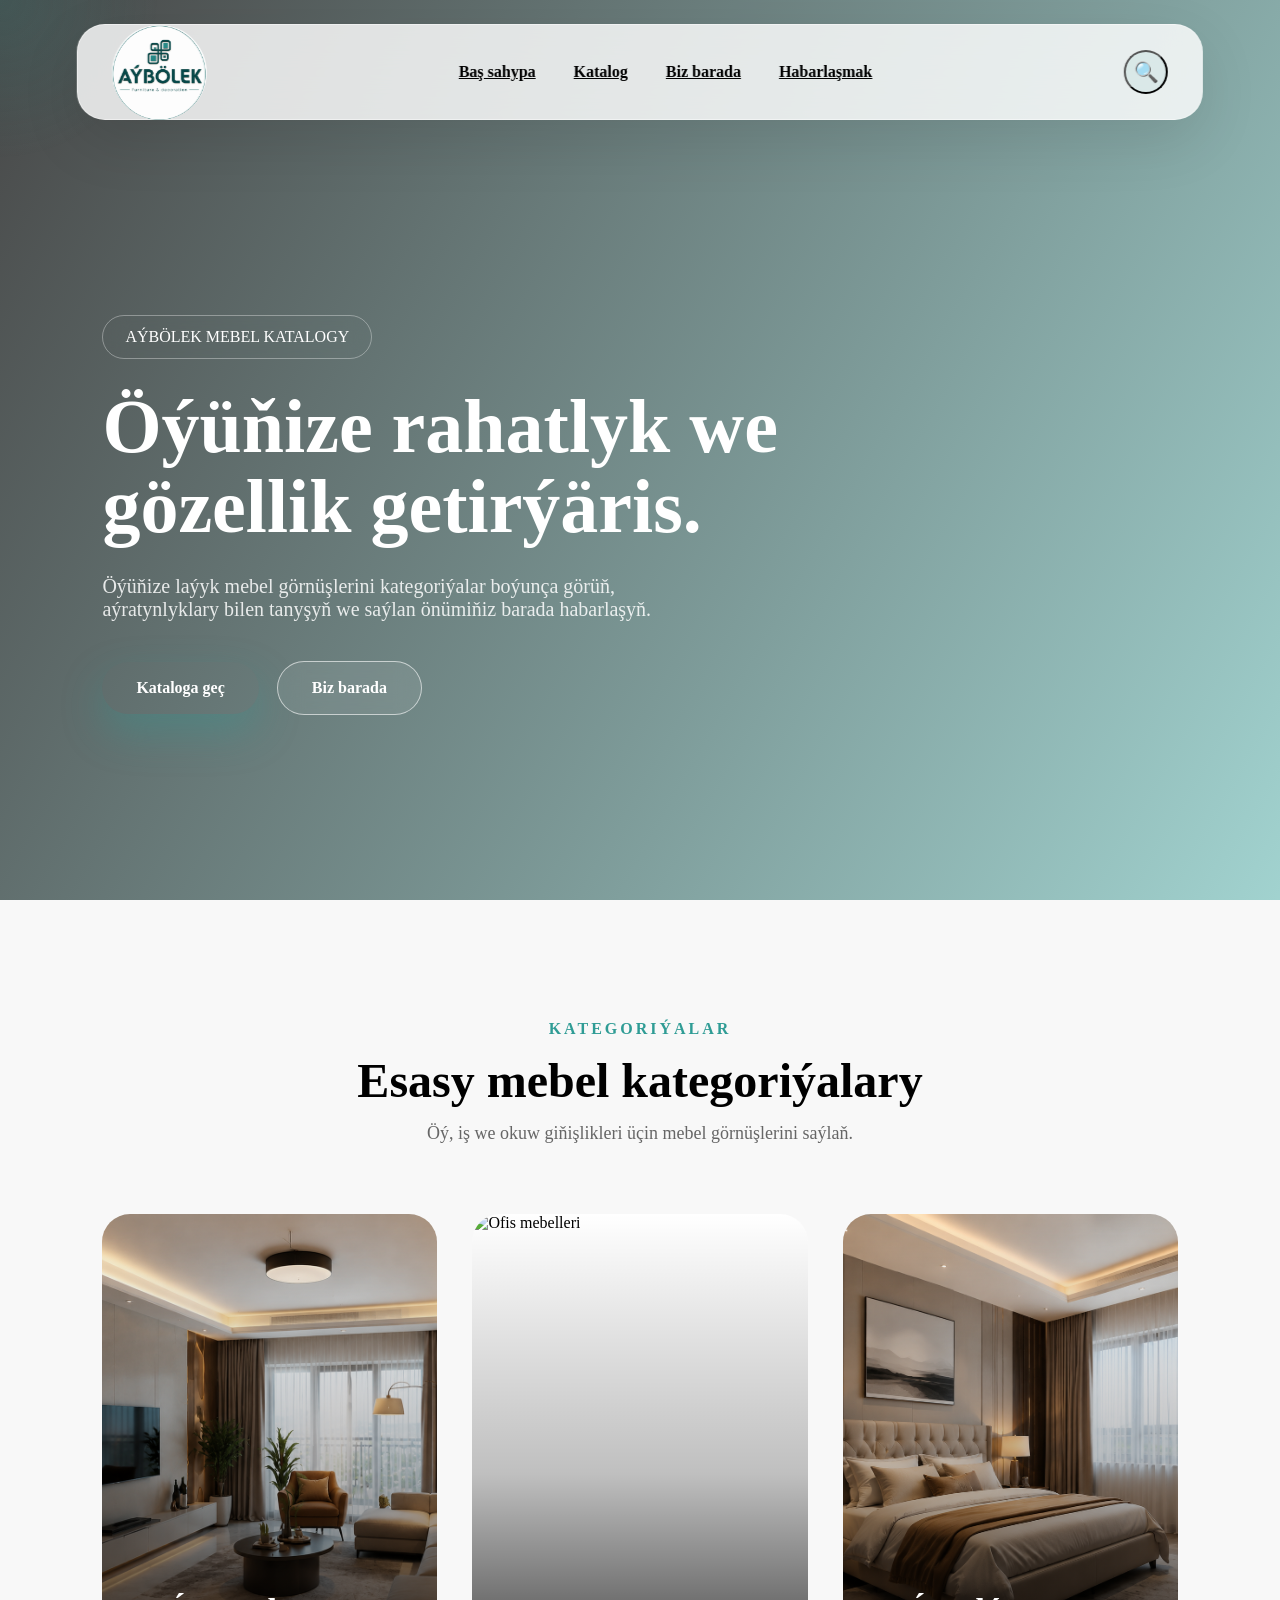
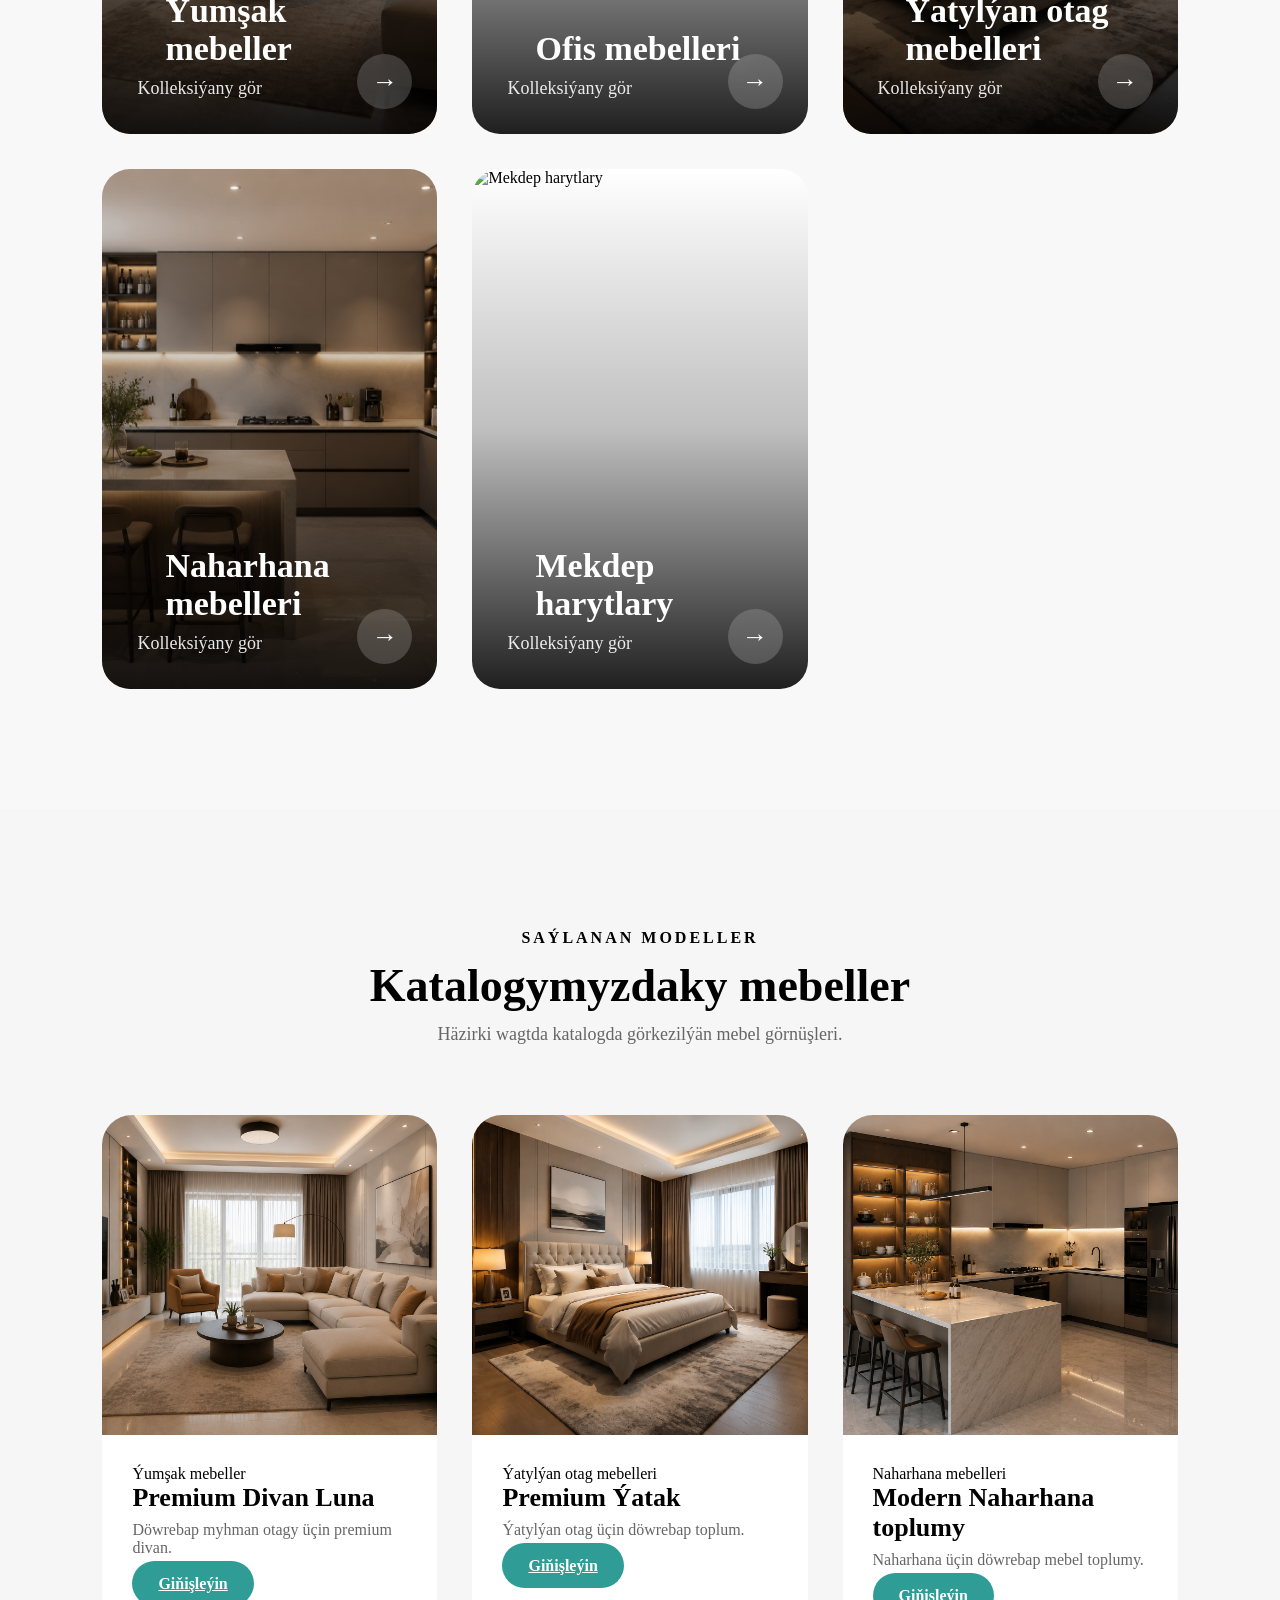
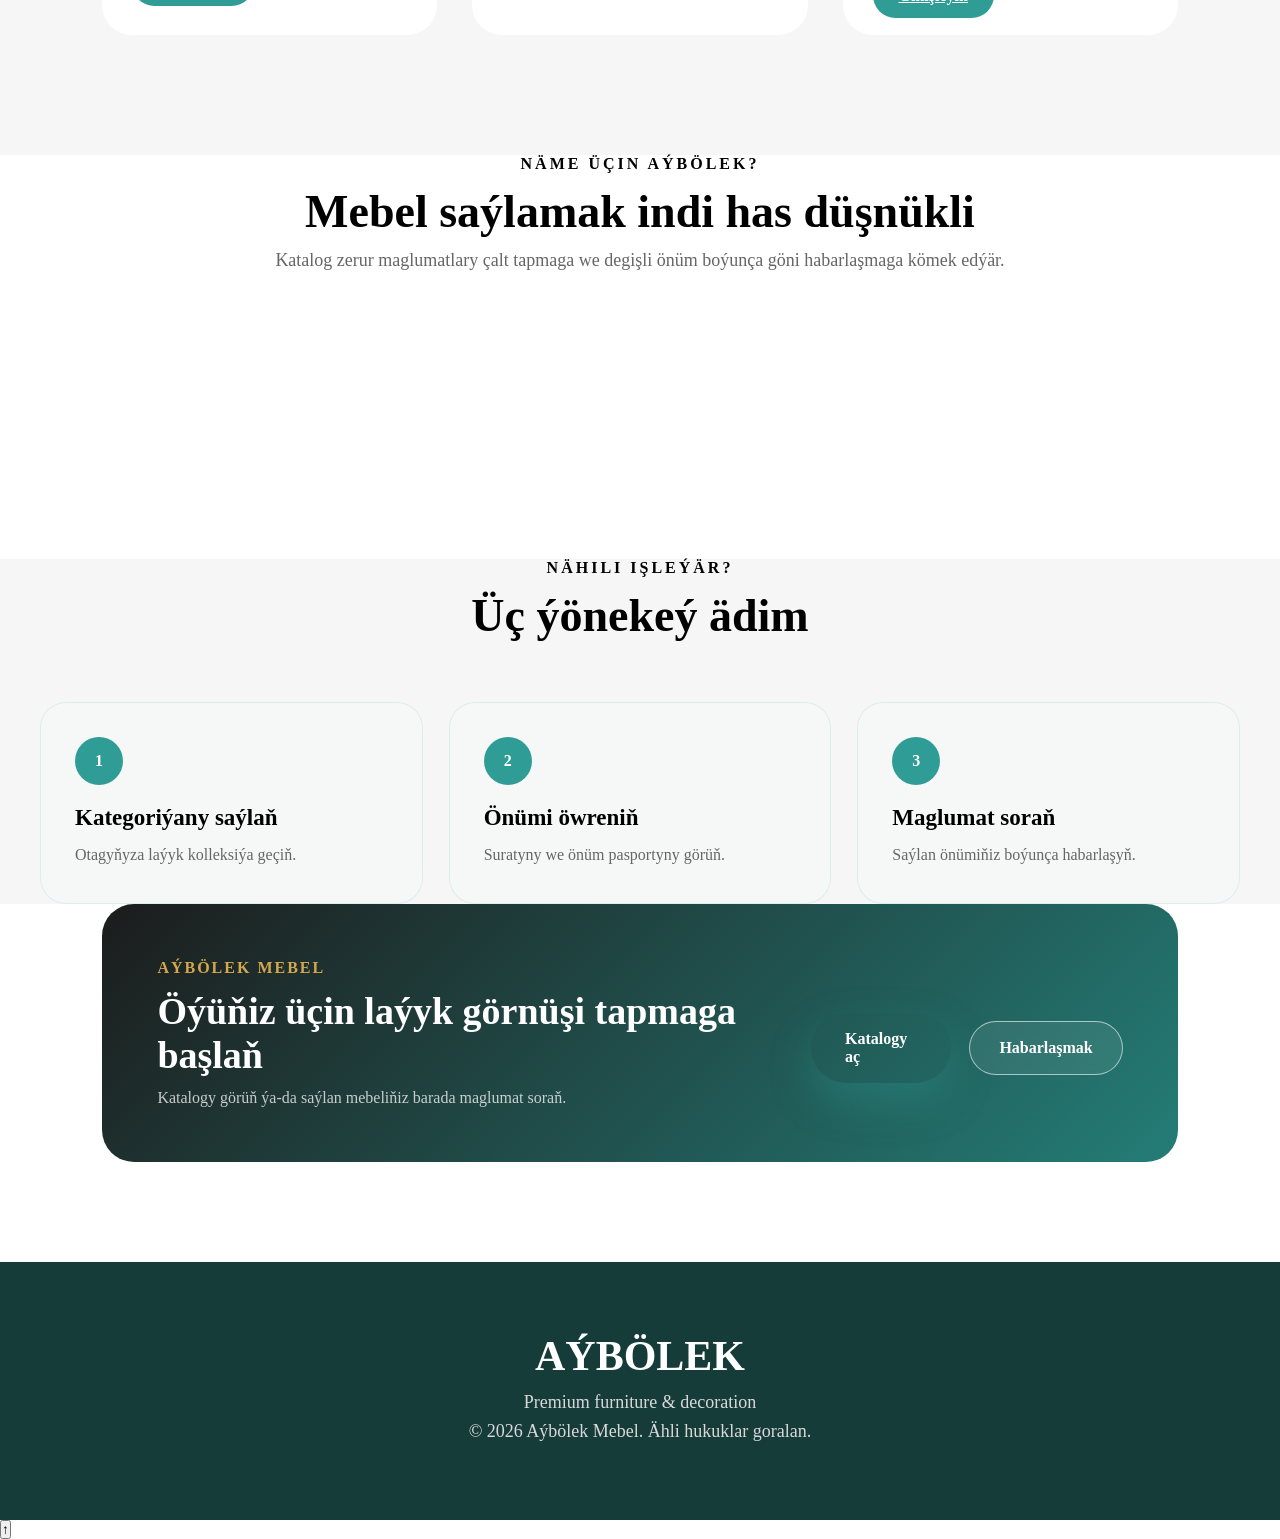
==== commit 72a29fa1: "Use generated category photos" ====
--- a/index.html
+++ b/index.html
@@ -98,7 +98,16 @@
                 <div class="category-arrow">→</div>
             </div>
         </a>
-
+
+        <a class="category-card" href="katalog.html?category=office">
+            <img src="images/categories/office.webp" alt="Ofis mebelleri" loading="lazy">
+            <div class="overlay">
+                <h3>Ofis mebelleri</h3>
+                <span>Kolleksiýany gör</span>
+                <div class="category-arrow">→</div>
+            </div>
+        </a>
+
         <a class="category-card" href="katalog.html?category=bedroom">
             <img src="images/categories/bedroom.png" alt="Ýatylýan otag mebelleri" loading="lazy">
             <div class="overlay">
@@ -117,17 +126,8 @@
             </div>
         </a>
 
-        <a class="category-card category-placeholder office-category" href="katalog.html?category=office">
-            <div class="category-symbol" aria-hidden="true">OFIS</div>
-            <div class="overlay">
-                <h3>Ofis mebelleri</h3>
-                <span>Kolleksiýany gör</span>
-                <div class="category-arrow">→</div>
-            </div>
-        </a>
-
-        <a class="category-card category-placeholder school-category" href="katalog.html?category=school">
-            <div class="category-symbol" aria-hidden="true">MEKDEP</div>
+        <a class="category-card" href="katalog.html?category=school">
+            <img src="images/categories/school.webp" alt="Mekdep harytlary" loading="lazy">
             <div class="overlay">
                 <h3>Mekdep harytlary</h3>
                 <span>Kolleksiýany gör</span>
--- a/css/home.css
+++ b/css/home.css
@@ -339,7 +339,7 @@
     transition:.35s;
 }
 
-.category-card:hover .category-arrow{
+.category-card:hover .category-arrow{
     transform:translateX(8px) rotate(-45deg);
 
     background:white;
@@ -744,6 +744,29 @@
     }
 }
 
+.category-placeholder{
+    min-height:420px;
+    display:flex;
+    align-items:center;
+    justify-content:center;
+}
+
+.office-category{
+    background:linear-gradient(145deg,#243746,#2f9c95);
+}
+
+.school-category{
+    background:linear-gradient(145deg,#5a4632,#d5a84d);
+}
+
+.category-symbol{
+    color:rgba(255,255,255,.16);
+    font-size:52px;
+    font-weight:900;
+    letter-spacing:8px;
+    transform:rotate(-8deg);
+}
+
 .home-benefits{
   background:#fff;
 }
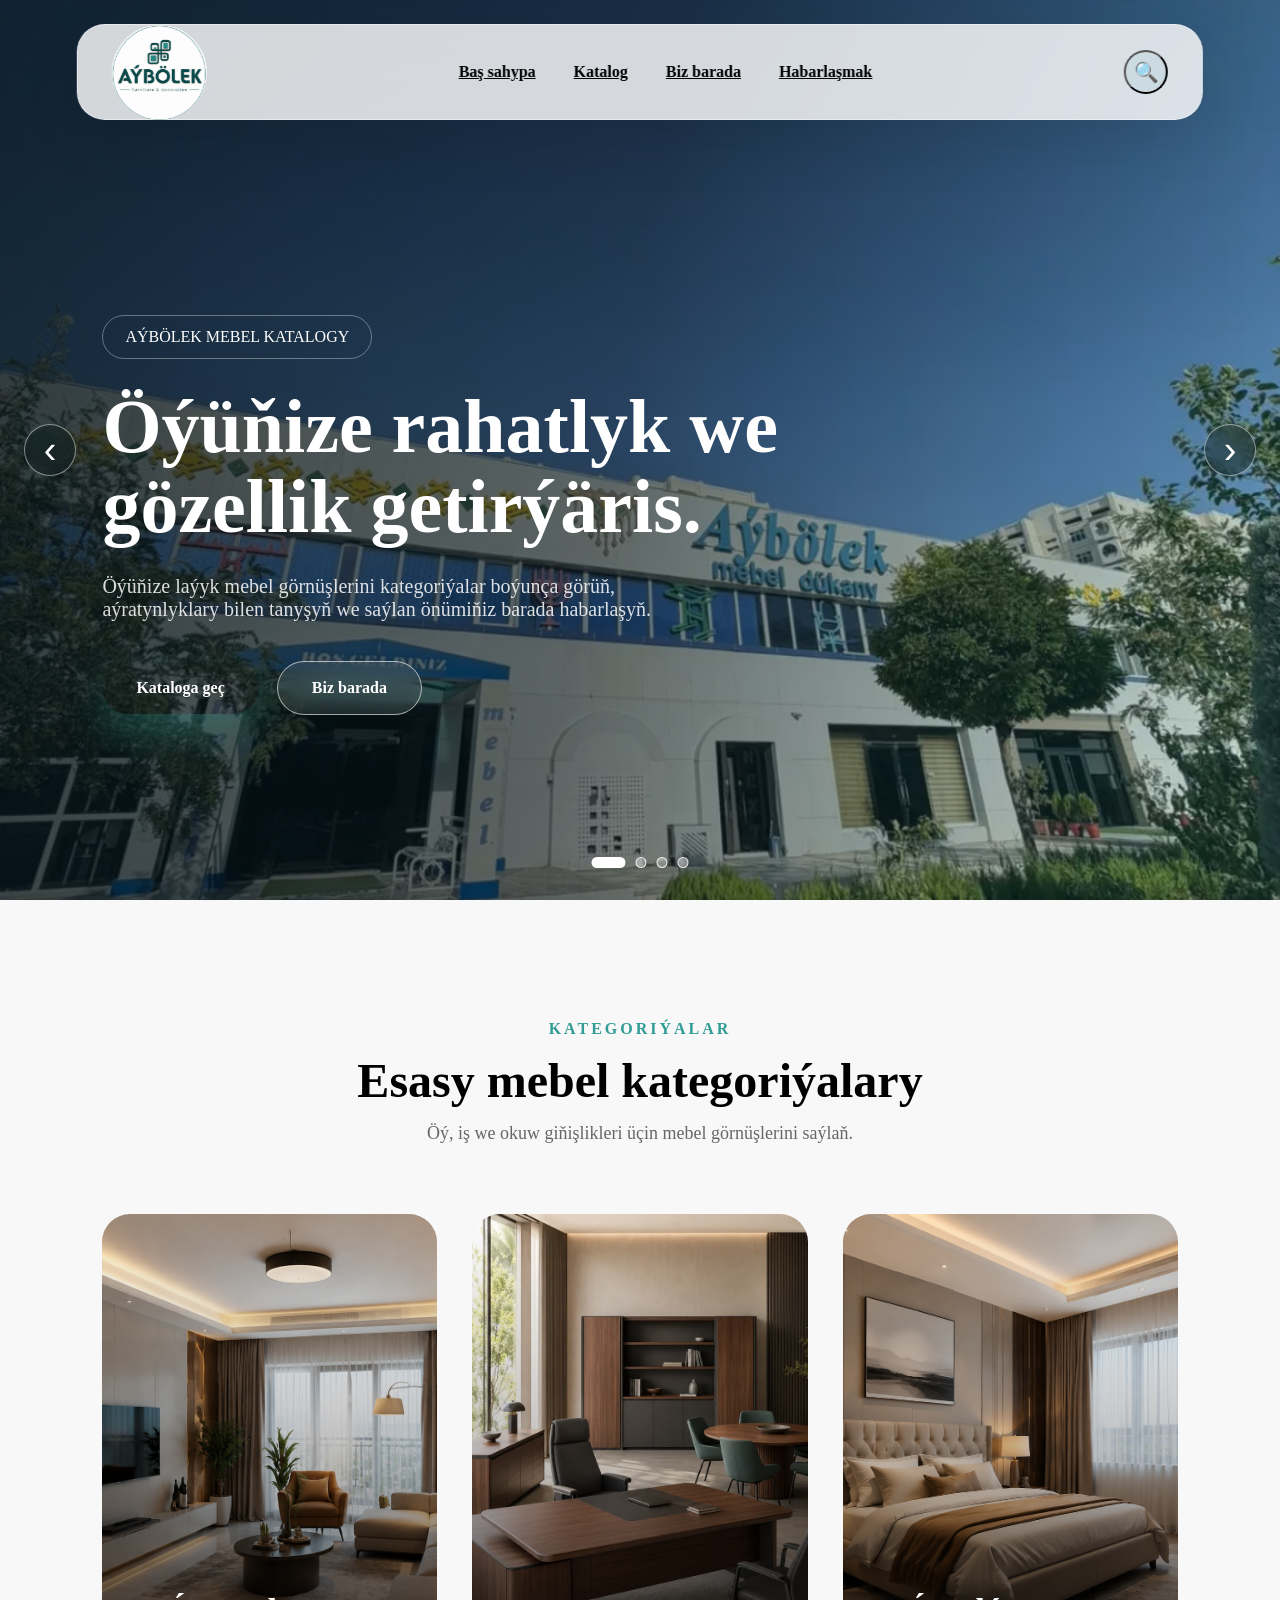
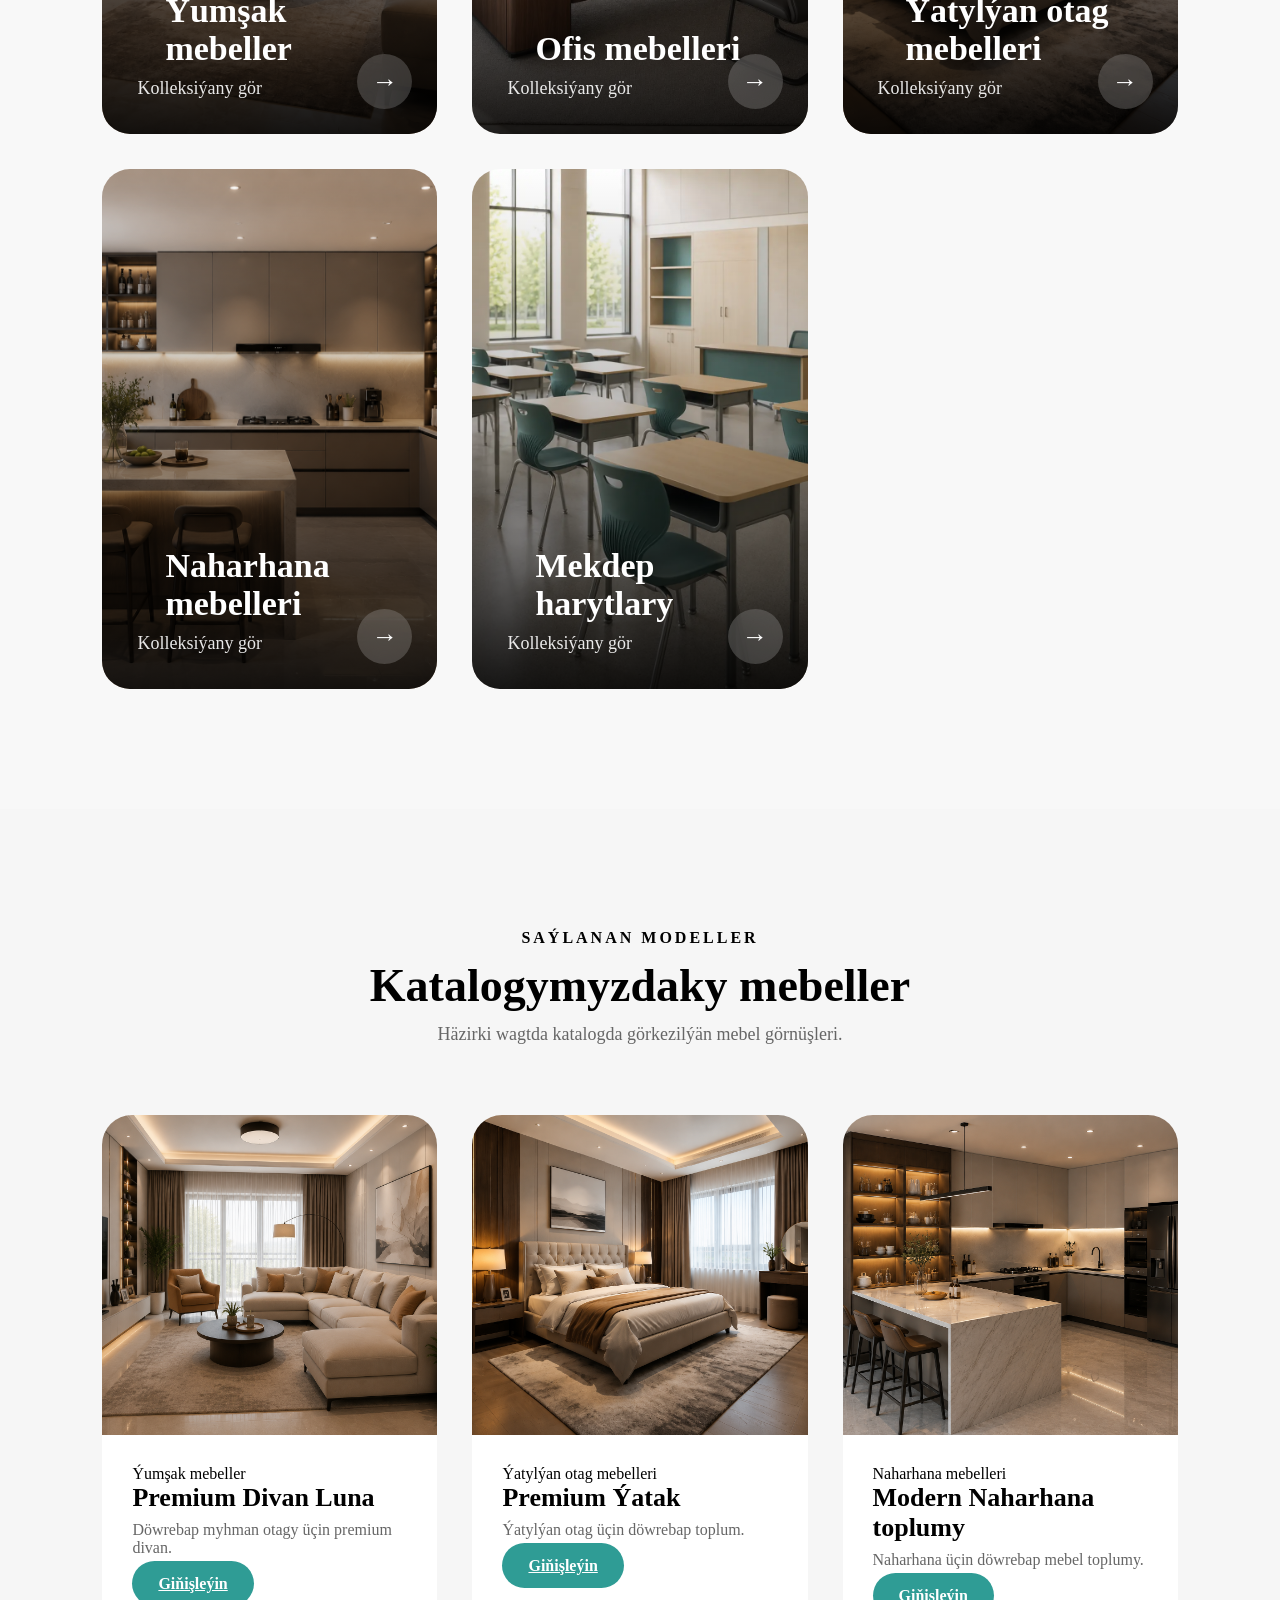
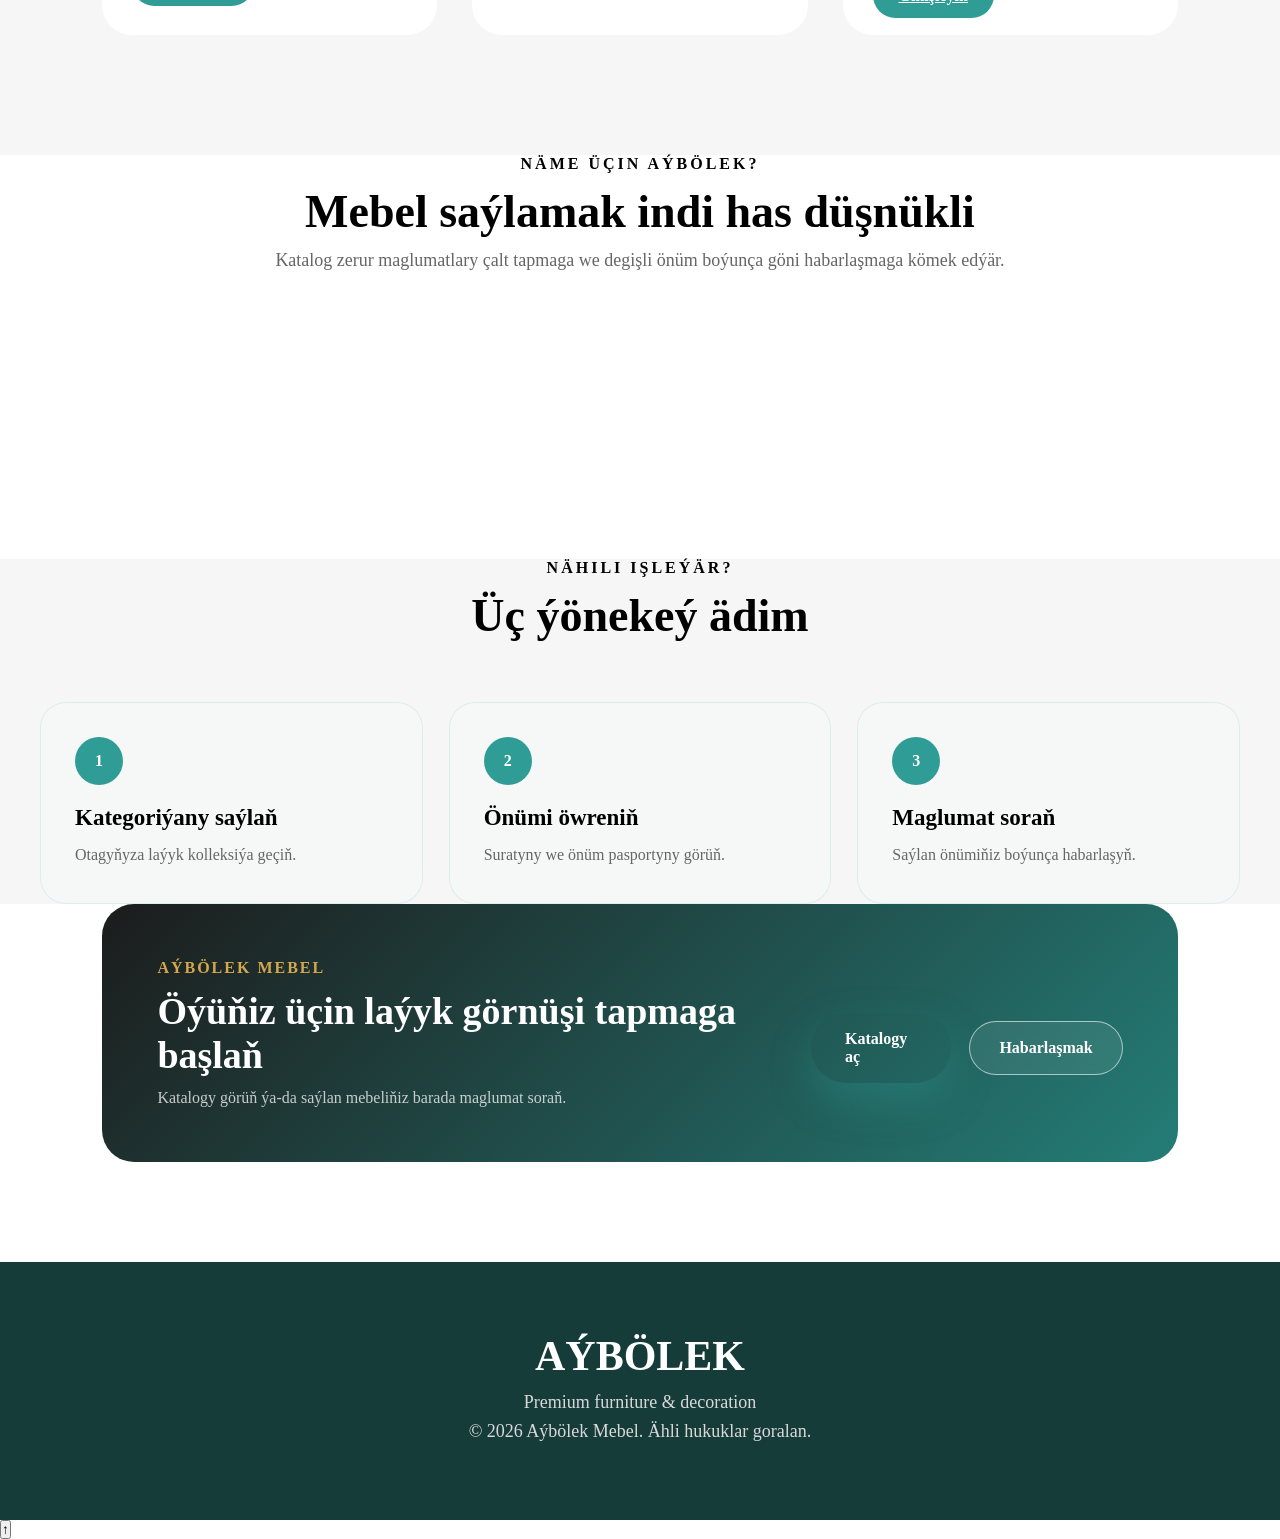
==== commit 134d5ac8: "Add automatic homepage photo slider" ====
--- a/index.html
+++ b/index.html
@@ -5,9 +5,10 @@
   <meta name="viewport" content="width=device-width, initial-scale=1.0" />
   <title>Aýbölek Mebel</title>
 
-  <link rel="stylesheet" href="css/style.css" />
-  <link rel="stylesheet" href="css/home.css" />
-  <link rel="stylesheet" href="css/responsive.css" />
+  <link rel="stylesheet" href="css/style.css" />
+  <link rel="stylesheet" href="css/home.css" />
+  <link rel="stylesheet" href="css/responsive.css" />
+  <link rel="preload" as="image" href="images/hero/store-wide.webp" fetchpriority="high" />
 </head>
 
 <body>
@@ -61,8 +62,15 @@
 
   <main>
 
-    <section class="hero" id="home">
-      <div class="hero-content">
+    <section class="hero hero-slider" id="home" aria-roledescription="carousel" aria-label="Aýbölek mebel dükany">
+      <div class="hero-slides">
+        <img class="hero-slide active" src="images/hero/store-wide.webp" alt="Aýbölek mebel dükanynyň daşky görnüşi" fetchpriority="high">
+        <img class="hero-slide" src="images/hero/store-entrance.webp" alt="Aýbölek mebel dükanynyň esasy girelgesi">
+        <img class="hero-slide" src="images/hero/store-sign.webp" alt="Aýbölek mebel dükanynyň ýazgysy">
+        <img class="hero-slide" src="images/hero/reception.webp" alt="Aýbölek mebel dükanynyň kabulhanasy">
+      </div>
+
+      <div class="hero-content">
         <span class="hero-badge">AÝBÖLEK MEBEL KATALOGY</span>
 
         <h1>
@@ -75,10 +83,20 @@
 
         <div class="hero-buttons">
           <a href="katalog.html" class="btn btn-primary">Kataloga geç</a>
-          <a href="about.html" class="btn btn-outline">Biz barada</a>
-        </div>
-      </div>
-    </section>
+          <a href="about.html" class="btn btn-outline">Biz barada</a>
+        </div>
+      </div>
+
+      <button class="hero-arrow hero-prev" type="button" aria-label="Öňki suraty görkez">‹</button>
+      <button class="hero-arrow hero-next" type="button" aria-label="Indiki suraty görkez">›</button>
+
+      <div class="hero-dots" aria-label="Surat saýlamak">
+        <button class="hero-dot active" type="button" aria-label="1-nji surat" aria-current="true"></button>
+        <button class="hero-dot" type="button" aria-label="2-nji surat"></button>
+        <button class="hero-dot" type="button" aria-label="3-nji surat"></button>
+        <button class="hero-dot" type="button" aria-label="4-nji surat"></button>
+      </div>
+    </section>
 
     <section class="categories" id="categories">
 
@@ -289,8 +307,9 @@
   <span id="toastText">Habar</span>
 </div>
 
-  <script src="js/app.js"></script>
-  <script src="js/animation.js"></script>
+  <script src="js/app.js"></script>
+  <script src="js/animation.js"></script>
+  <script src="js/hero-slider.js"></script>
 
 </body>
 </html>
--- a/css/home.css
+++ b/css/home.css
@@ -1,21 +1,66 @@
-.hero{
-  min-height:100vh;
-  padding:230px 8% 100px;
-  display:flex;
-  align-items:center;
-  background:
-    linear-gradient(120deg, rgba(0,0,0,.72), rgba(47,156,149,.45)),
-    url("https://images.unsplash.com/photo-1618221195710-dd6b41faaea6?auto=format&fit=crop&w=1600&q=80");
-  background-size:cover;
-  background-position:center;
-  color:white;
-  margin:0;
-  width:100%;
-}
-
-.hero-content{
-  max-width:760px;
-}
+.hero{
+  min-height:100vh;
+  padding:230px 8% 100px;
+  display:flex;
+  align-items:center;
+  position:relative;
+  overflow:hidden;
+  isolation:isolate;
+  background:#153f4d;
+  color:white;
+  margin:0;
+  width:100%;
+}
+
+.hero::after{
+  content:"";
+  position:absolute;
+  inset:0;
+  z-index:-1;
+  background:linear-gradient(100deg, rgba(5,20,26,.82) 0%, rgba(5,20,26,.62) 48%, rgba(47,156,149,.2) 100%);
+  pointer-events:none;
+}
+
+.hero-slides{
+  position:absolute;
+  inset:0;
+  z-index:-2;
+}
+
+.hero-slide{
+  position:absolute;
+  inset:0;
+  width:100%;
+  height:100%;
+  object-fit:cover;
+  object-position:center 48%;
+  opacity:0;
+  transform:scale(1.035);
+  transition:opacity .8s ease, transform 5s ease;
+}
+
+.hero-slide.active{
+  opacity:1;
+  transform:scale(1);
+}
+
+.hero-slide:nth-child(2){
+  object-position:center 55%;
+}
+
+.hero-slide:nth-child(3){
+  object-position:center 39%;
+}
+
+.hero-slide:nth-child(4){
+  object-position:center 56%;
+}
+
+.hero-content{
+  max-width:760px;
+  position:relative;
+  z-index:2;
+}
 
 .hero-badge{
   display:inline-block;
@@ -40,7 +85,7 @@
   margin-bottom:40px;
 }
 
-.hero-buttons{
+.hero-buttons{
   display:flex;
   align-items:center;
   gap:18px;
@@ -264,6 +309,65 @@
     display:block;
     color:inherit;
     text-decoration:none;
+}
+
+.hero-arrow{
+  position:absolute;
+  top:50%;
+  z-index:3;
+  width:52px;
+  height:52px;
+  border:1px solid rgba(255,255,255,.48);
+  border-radius:50%;
+  background:rgba(8,25,31,.32);
+  backdrop-filter:blur(10px);
+  color:white;
+  font-size:38px;
+  line-height:1;
+  cursor:pointer;
+  transform:translateY(-50%);
+  transition:background .25s ease, transform .25s ease;
+}
+
+.hero-arrow:hover,
+.hero-arrow:focus-visible{
+  background:var(--secondary);
+  transform:translateY(-50%) scale(1.06);
+}
+
+.hero-prev{
+  left:24px;
+}
+
+.hero-next{
+  right:24px;
+}
+
+.hero-dots{
+  position:absolute;
+  left:50%;
+  bottom:32px;
+  z-index:3;
+  display:flex;
+  align-items:center;
+  gap:10px;
+  transform:translateX(-50%);
+}
+
+.hero-dot{
+  width:11px;
+  height:11px;
+  padding:0;
+  border:1px solid rgba(255,255,255,.8);
+  border-radius:999px;
+  background:rgba(255,255,255,.38);
+  cursor:pointer;
+  transition:width .25s ease, background .25s ease;
+}
+
+.hero-dot.active{
+  width:34px;
+  background:white;
 }
 
 .category-card img{
@@ -744,29 +848,6 @@
     }
 }
 
-.category-placeholder{
-    min-height:420px;
-    display:flex;
-    align-items:center;
-    justify-content:center;
-}
-
-.office-category{
-    background:linear-gradient(145deg,#243746,#2f9c95);
-}
-
-.school-category{
-    background:linear-gradient(145deg,#5a4632,#d5a84d);
-}
-
-.category-symbol{
-    color:rgba(255,255,255,.16);
-    font-size:52px;
-    font-weight:900;
-    letter-spacing:8px;
-    transform:rotate(-8deg);
-}
-
 .home-benefits{
   background:#fff;
 }
--- a/css/responsive.css
+++ b/css/responsive.css
@@ -109,8 +109,20 @@
 
 @media (max-width:680px){
   .hero{
-    min-height:auto;
-    padding:130px 5% 70px;
+    min-height:100svh;
+    padding:130px 7% 92px;
+  }
+
+  .hero::after{
+    background:linear-gradient(to top, rgba(5,20,26,.9) 0%, rgba(5,20,26,.55) 58%, rgba(5,20,26,.28) 100%);
+  }
+
+  .hero-slide{
+    object-position:center center;
+  }
+
+  .hero-slide:nth-child(3){
+    object-position:center 35%;
   }
 
   .hero h1{
@@ -131,6 +143,32 @@
 
   .hero-buttons .btn{
     width:100%;
+  }
+
+  .hero-arrow{
+    top:auto;
+    bottom:24px;
+    width:42px;
+    height:42px;
+    font-size:31px;
+    transform:none;
+  }
+
+  .hero-arrow:hover,
+  .hero-arrow:focus-visible{
+    transform:scale(1.05);
+  }
+
+  .hero-prev{
+    left:5%;
+  }
+
+  .hero-next{
+    right:5%;
+  }
+
+  .hero-dots{
+    bottom:40px;
   }
 
   .section-padding,
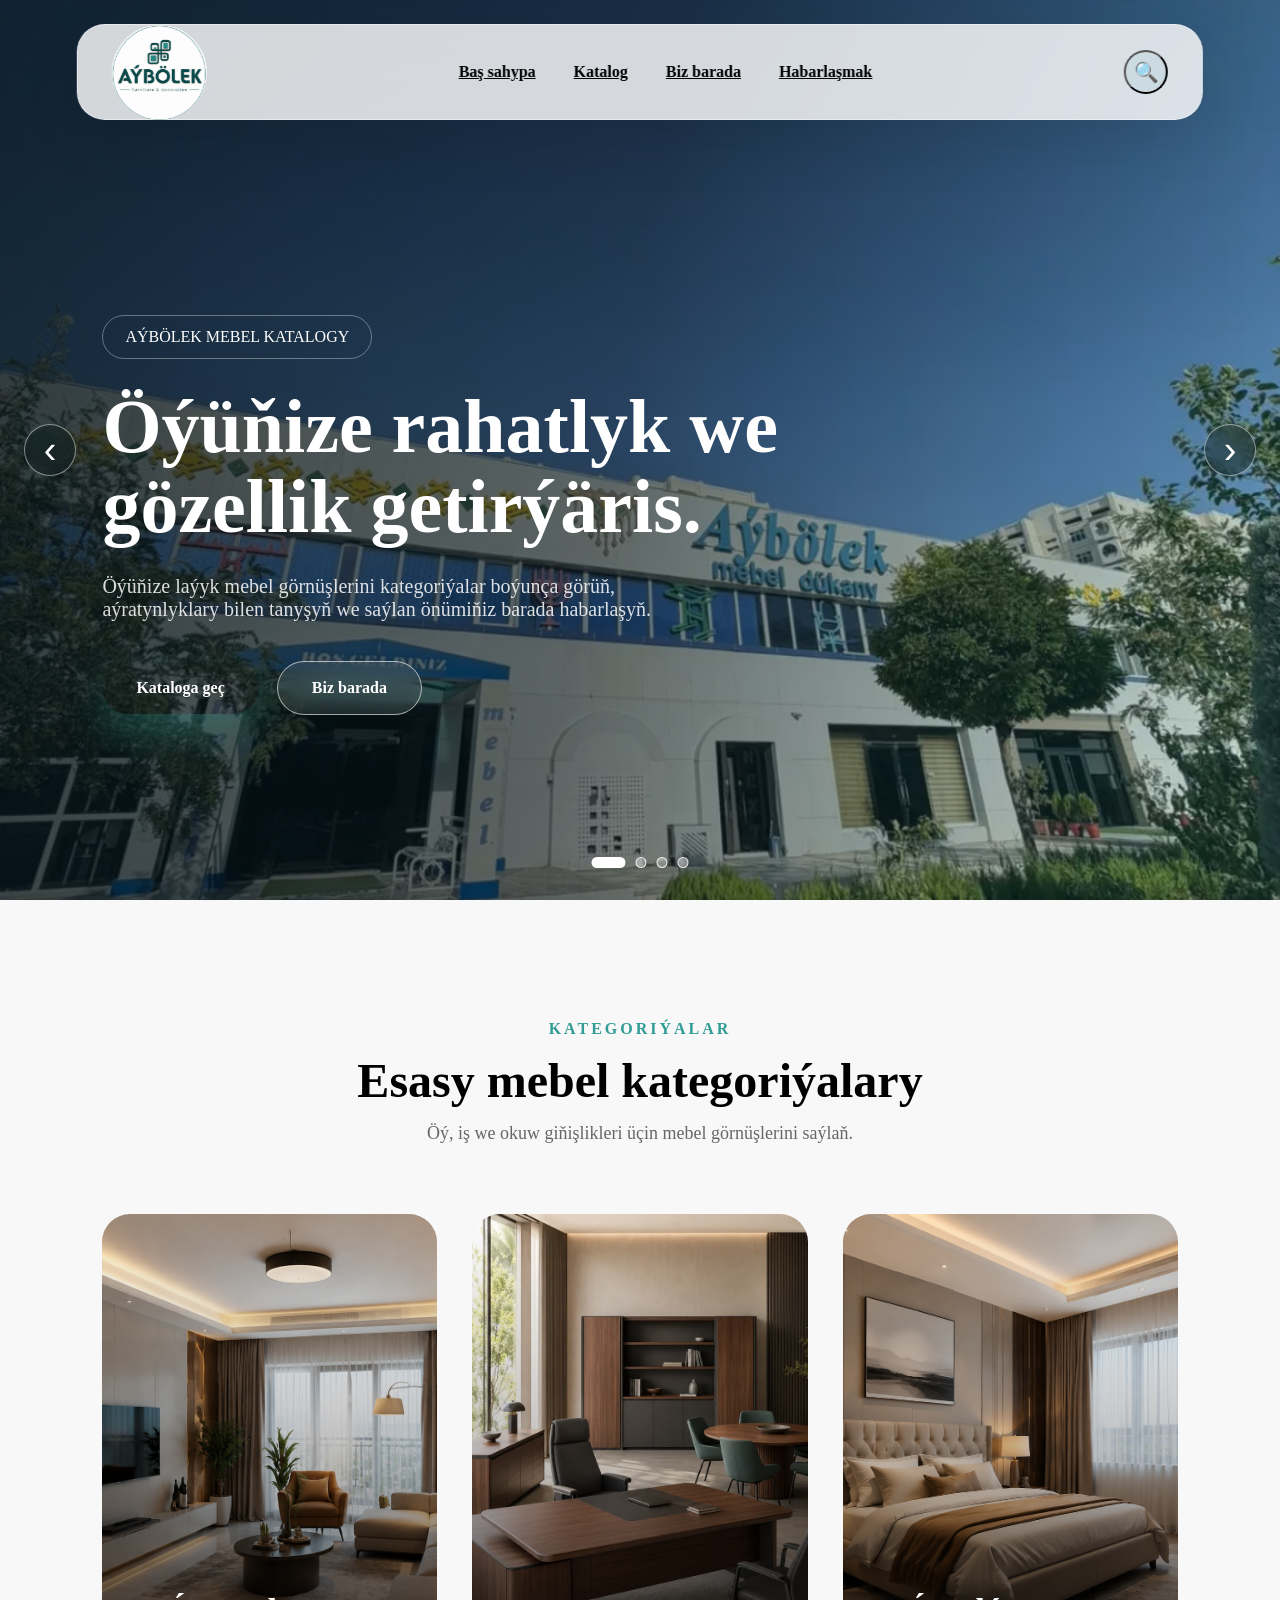
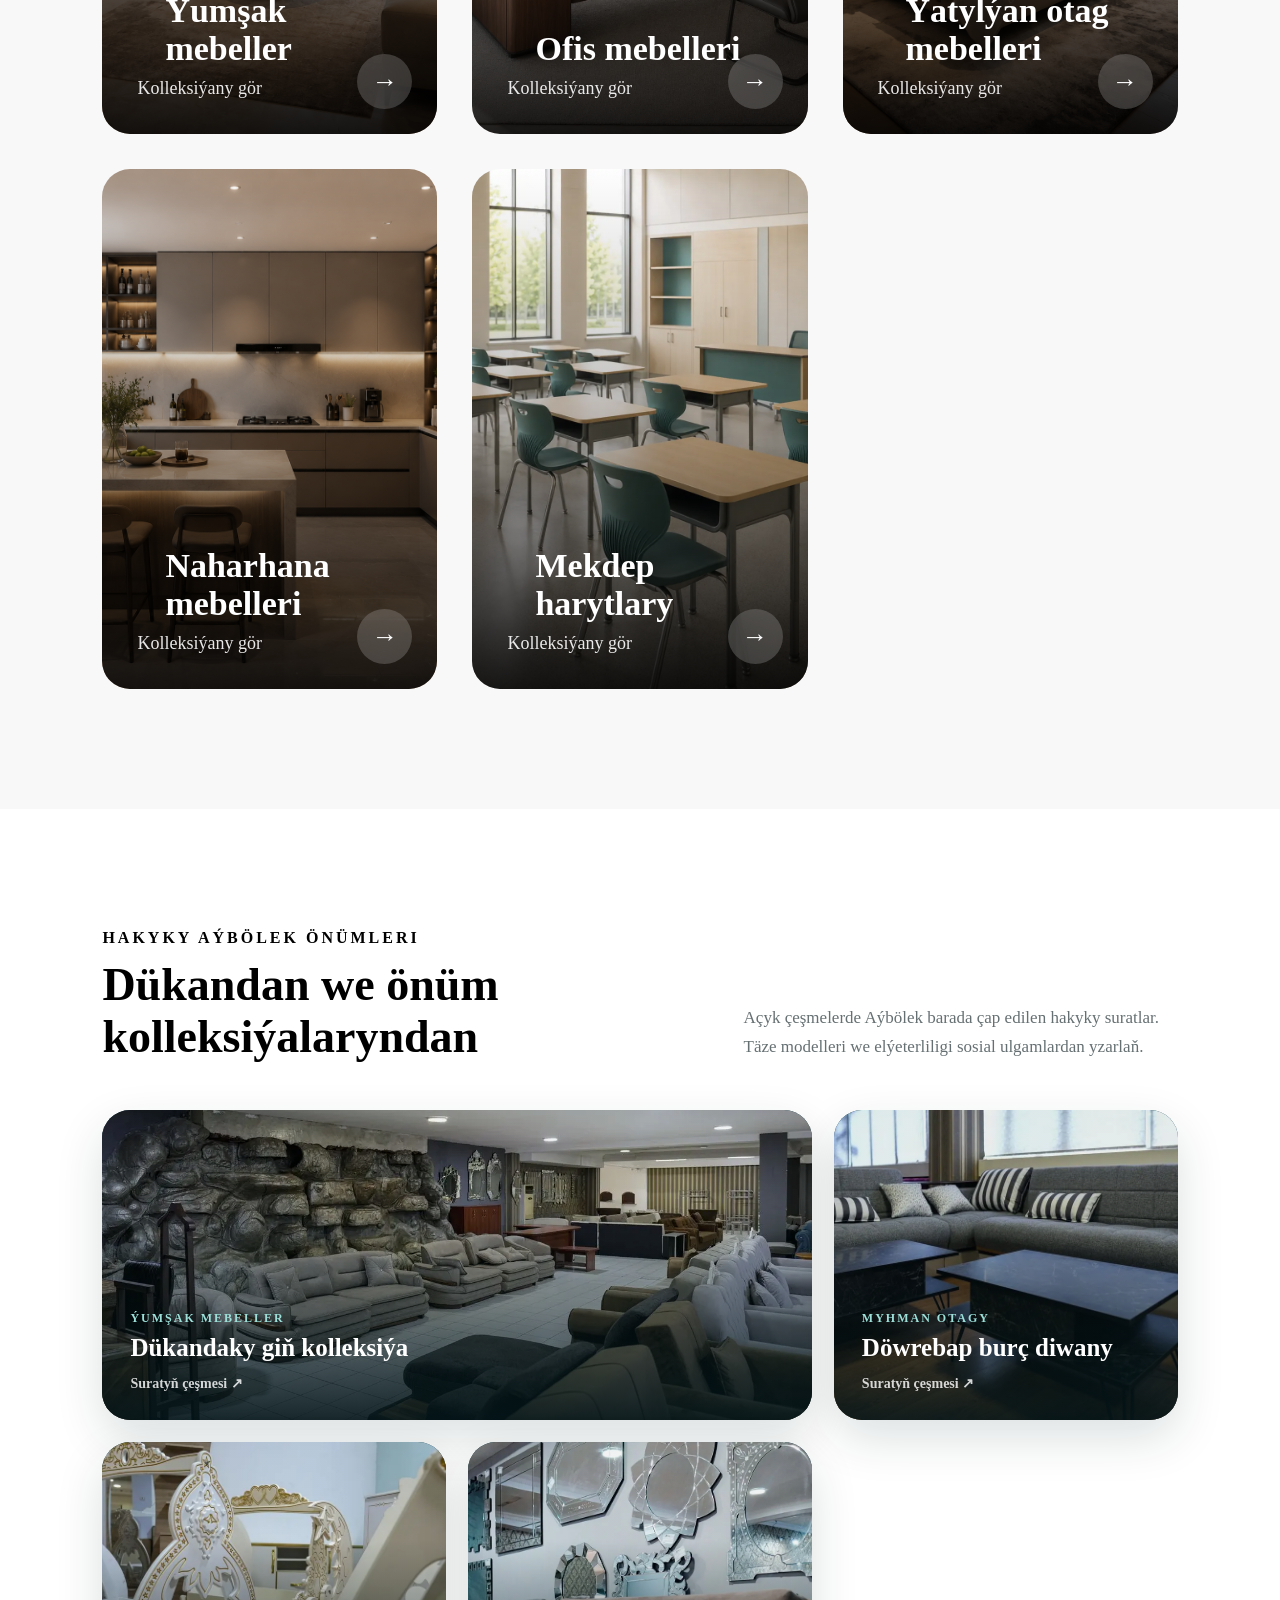
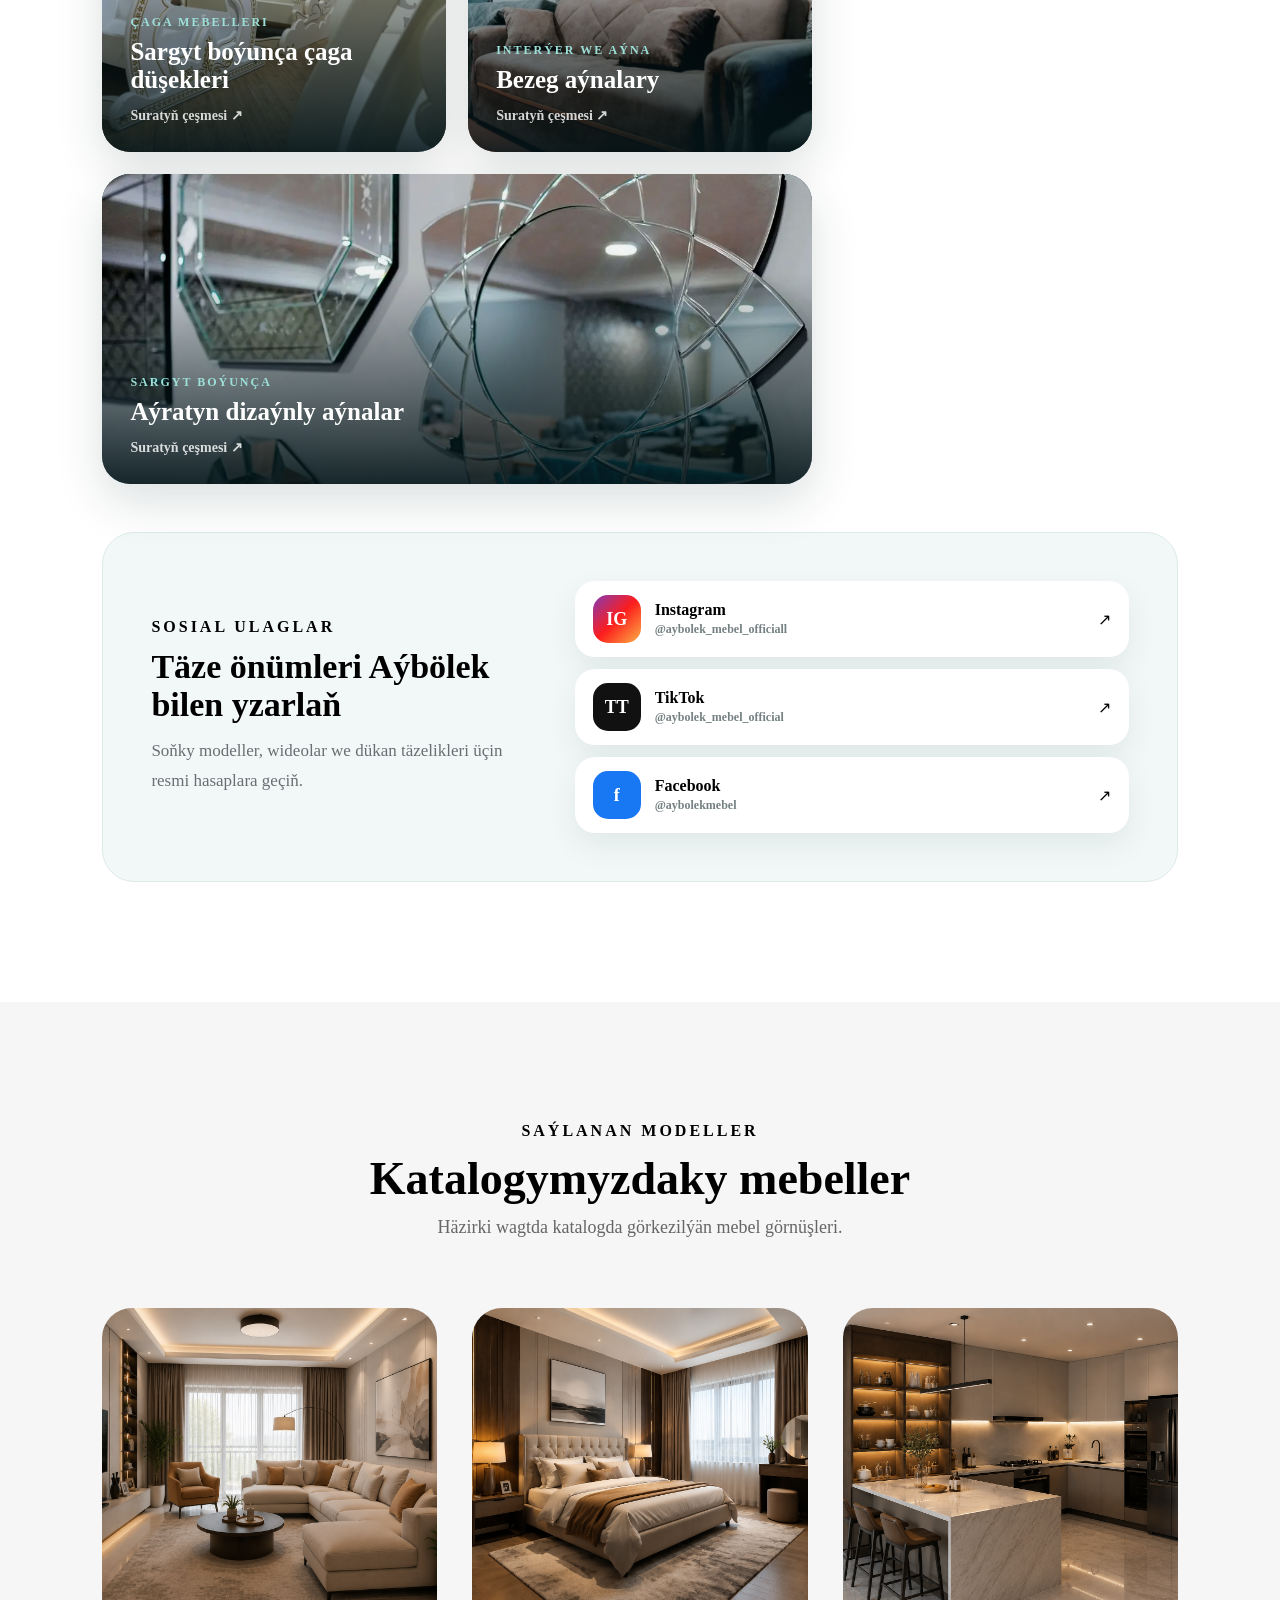
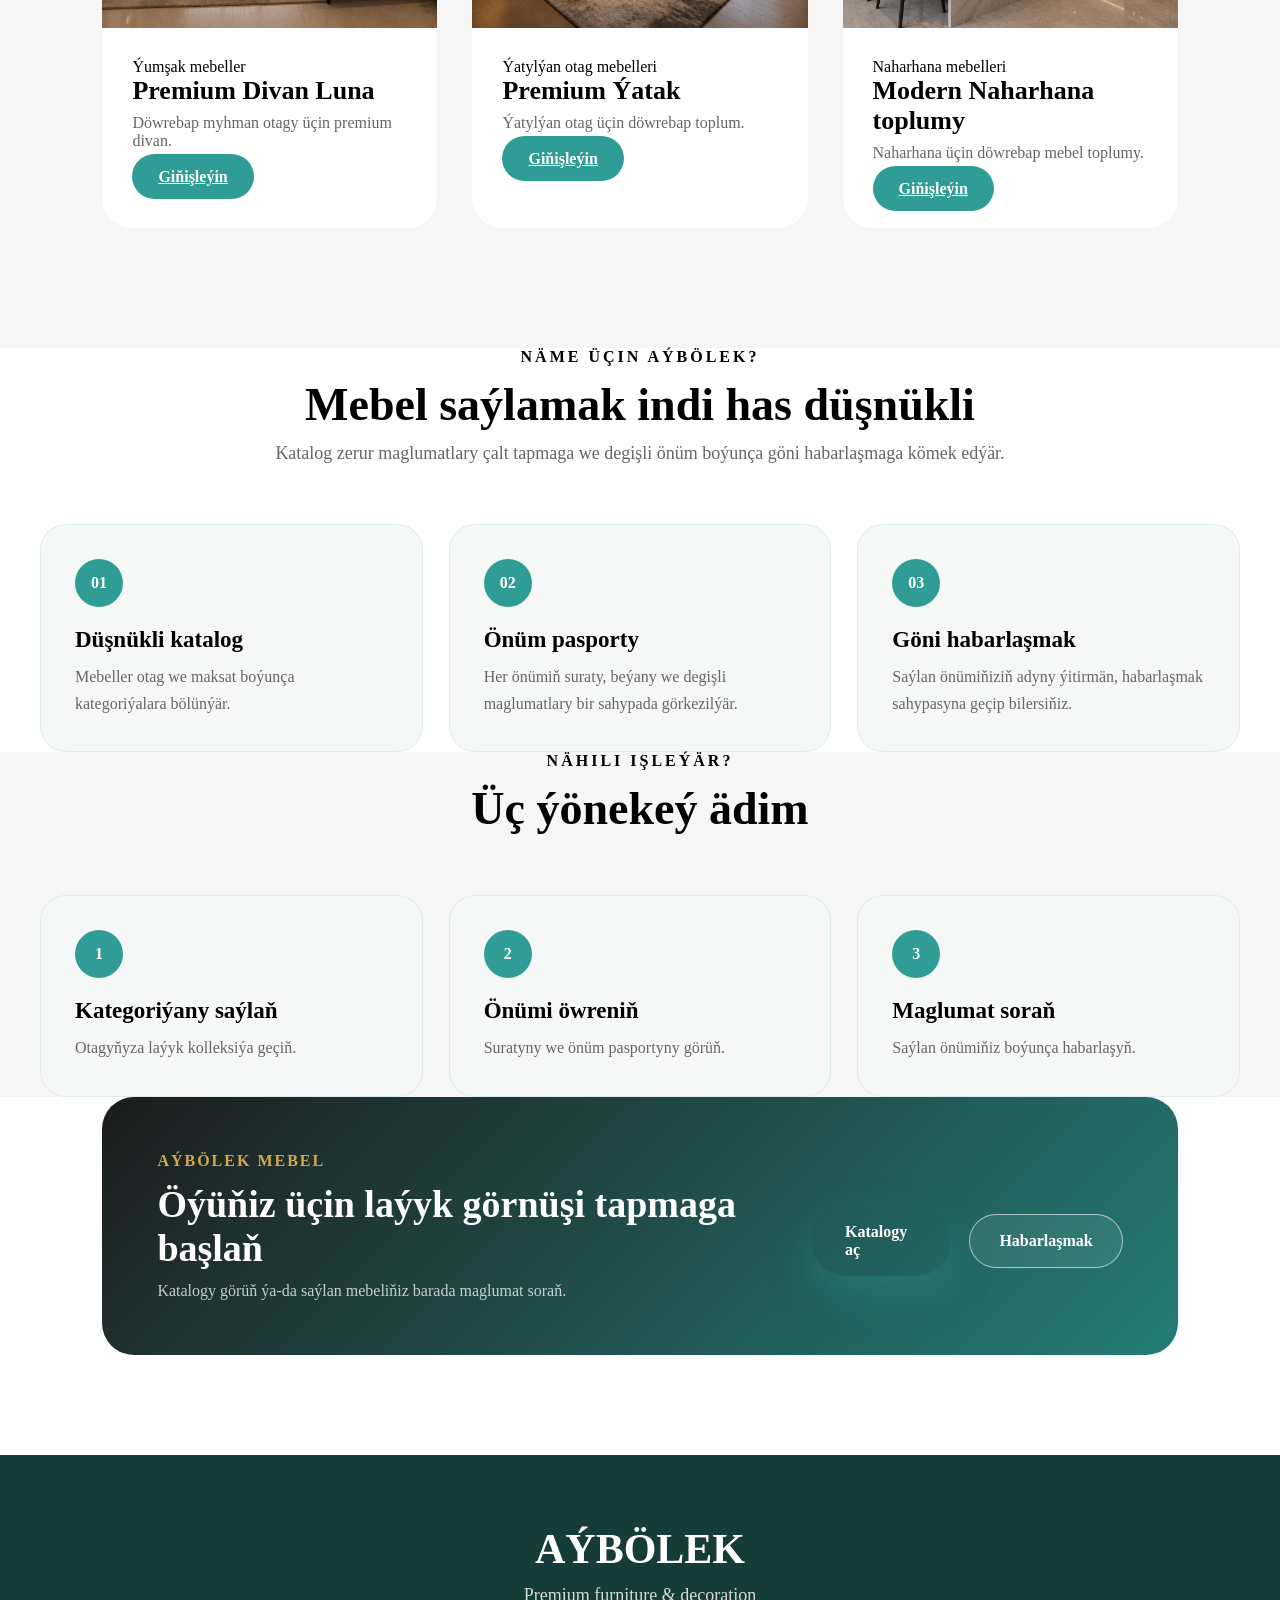
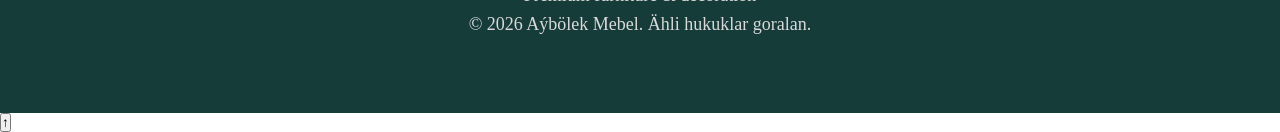
==== commit d1b8fb95: "Add verified showroom gallery and social links" ====
--- a/index.html
+++ b/index.html
@@ -155,9 +155,79 @@
 
     </div>
 
-</section>
-
-<section class="products section-padding" id="products">
+</section>
+
+<section class="showroom-section section-padding" aria-labelledby="showroom-title">
+  <div class="showroom-heading">
+    <div>
+      <span>HAKYKY AÝBÖLEK ÖNÜMLERI</span>
+      <h2 id="showroom-title">Dükandan we önüm kolleksiýalaryndan</h2>
+    </div>
+    <p>Açyk çeşmelerde Aýbölek barada çap edilen hakyky suratlar. Täze modelleri we elýeterliligi sosial ulgamlardan yzarlaň.</p>
+  </div>
+
+  <div class="showroom-grid">
+    <article class="showroom-card showroom-card-wide">
+      <img src="images/showroom/soft-furniture-showroom.webp" alt="Aýbölek dükanyndaky ýumşak mebeller" loading="lazy">
+      <div class="showroom-card-content">
+        <span>ÝUMŞAK MEBELLER</span>
+        <h3>Dükandaky giň kolleksiýa</h3>
+        <a href="https://turkmenportal.com/tm/news/61235-aybolek-factory-offers-readymade-furniture-sets-and-custommade----------------------------------" target="_blank" rel="noopener noreferrer">Suratyň çeşmesi ↗</a>
+      </div>
+    </article>
+
+    <article class="showroom-card">
+      <img src="images/showroom/modern-sofa-set.webp" alt="Aýbölek döwrebap burç diwany we žurnal stollary" loading="lazy">
+      <div class="showroom-card-content">
+        <span>MYHMAN OTAGY</span>
+        <h3>Döwrebap burç diwany</h3>
+        <a href="https://turkmenportal.com/tm/news/61235-aybolek-factory-offers-readymade-furniture-sets-and-custommade----------------------------------" target="_blank" rel="noopener noreferrer">Suratyň çeşmesi ↗</a>
+      </div>
+    </article>
+
+    <article class="showroom-card">
+      <img src="images/showroom/children-beds.webp" alt="Aýbölek sargyt boýunça taýýarlanan çaga düşekleri" loading="lazy">
+      <div class="showroom-card-content">
+        <span>ÇAGA MEBELLERI</span>
+        <h3>Sargyt boýunça çaga düşekleri</h3>
+        <a href="https://turkmenportal.com/tm/news/53007-aybolek-mebel-karhanasy-sargyt-esasynda-chaga-krowatlaryny-tayyarlap-beryar------------------" target="_blank" rel="noopener noreferrer">Suratyň çeşmesi ↗</a>
+      </div>
+    </article>
+
+    <article class="showroom-card">
+      <img src="images/showroom/mirrors-and-sofas.webp" alt="Aýbölek dükanyndaky bezeg aýnalary we divanlar" loading="lazy">
+      <div class="showroom-card-content">
+        <span>INTERÝER WE AÝNA</span>
+        <h3>Bezeg aýnalary</h3>
+        <a href="https://turkmenportal.com/tm/news/52470-fabrika-aybolek-mozhet-izgotovit-zerkala-po-individualnomu-zakazu" target="_blank" rel="noopener noreferrer">Suratyň çeşmesi ↗</a>
+      </div>
+    </article>
+
+    <article class="showroom-card showroom-card-tall">
+      <img src="images/showroom/decorative-mirrors.webp" alt="Aýbölek gülli görnüşli bezeg aýnasy" loading="lazy">
+      <div class="showroom-card-content">
+        <span>SARGYT BOÝUNÇA</span>
+        <h3>Aýratyn dizaýnly aýnalar</h3>
+        <a href="https://turkmenportal.com/tm/news/52470-fabrika-aybolek-mozhet-izgotovit-zerkala-po-individualnomu-zakazu" target="_blank" rel="noopener noreferrer">Suratyň çeşmesi ↗</a>
+      </div>
+    </article>
+  </div>
+
+  <div class="social-follow">
+    <div>
+      <span>SOSIAL ULAGLAR</span>
+      <h2>Täze önümleri Aýbölek bilen yzarlaň</h2>
+      <p>Soňky modeller, wideolar we dükan täzelikleri üçin resmi hasaplara geçiň.</p>
+    </div>
+    <div class="social-follow-links">
+      <a class="social-link instagram" href="https://www.instagram.com/aybolek_mebel_officiall/" target="_blank" rel="noopener noreferrer"><b>IG</b><span>Instagram<small>@aybolek_mebel_officiall</small></span>↗</a>
+      <a class="social-link tiktok" href="https://www.tiktok.com/@aybolek_mebel_official" target="_blank" rel="noopener noreferrer"><b>TT</b><span>TikTok<small>@aybolek_mebel_official</small></span>↗</a>
+      <a class="social-link facebook" href="https://www.facebook.com/aybolekmebel/" target="_blank" rel="noopener noreferrer"><b>f</b><span>Facebook<small>@aybolekmebel</small></span>↗</a>
+    </div>
+  </div>
+</section>
+
+<section class="products section-padding" id="products">
     <div class="section-title">
         <span>SAÝLANAN MODELLER</span>
         <h2>Katalogymyzdaky mebeller</h2>
--- a/css/home.css
+++ b/css/home.css
@@ -123,10 +123,197 @@
     margin-top:70px;
 }
 
-.products{
-    padding:120px 8%;
-    background:#f8f8f8;
-}
+.products{
+    padding:120px 8%;
+    background:#f8f8f8;
+}
+
+.showroom-section{
+  padding:120px 8%;
+  background:#fff;
+}
+
+.showroom-heading{
+  display:grid;
+  grid-template-columns:minmax(0,1.15fr) minmax(300px,.85fr);
+  align-items:end;
+  gap:54px;
+  margin-bottom:48px;
+}
+
+.showroom-heading span,
+.social-follow > div:first-child > span{
+  color:var(--secondary);
+  font-weight:800;
+  letter-spacing:3px;
+}
+
+.showroom-heading h2,
+.social-follow h2{
+  max-width:760px;
+  margin-top:12px;
+  color:var(--dark);
+  font-size:46px;
+  line-height:1.12;
+}
+
+.showroom-heading p,
+.social-follow p{
+  color:#667072;
+  font-size:17px;
+  line-height:1.75;
+}
+
+.showroom-grid{
+  display:grid;
+  grid-template-columns:repeat(12,minmax(0,1fr));
+  grid-auto-rows:310px;
+  gap:22px;
+}
+
+.showroom-card{
+  grid-column:span 4;
+  position:relative;
+  overflow:hidden;
+  border-radius:28px;
+  background:#123942;
+  box-shadow:0 18px 48px rgba(10,39,45,.14);
+}
+
+.showroom-card-wide{
+  grid-column:span 8;
+}
+
+.showroom-card-tall{
+  grid-column:span 8;
+}
+
+.showroom-card img{
+  width:100%;
+  height:100%;
+  object-fit:cover;
+  display:block;
+  transition:transform .55s ease;
+}
+
+.showroom-card::after{
+  content:"";
+  position:absolute;
+  inset:0;
+  background:linear-gradient(to top,rgba(4,21,25,.9),rgba(4,21,25,.05) 68%);
+  pointer-events:none;
+}
+
+.showroom-card:hover img{
+  transform:scale(1.045);
+}
+
+.showroom-card-content{
+  position:absolute;
+  z-index:1;
+  left:0;
+  right:0;
+  bottom:0;
+  padding:28px;
+  color:#fff;
+}
+
+.showroom-card-content span{
+  color:#9de0d9;
+  font-size:12px;
+  font-weight:900;
+  letter-spacing:2px;
+}
+
+.showroom-card-content h3{
+  margin:8px 0 12px;
+  font-size:25px;
+}
+
+.showroom-card-content a{
+  display:inline-flex;
+  color:rgba(255,255,255,.82);
+  font-size:14px;
+  font-weight:700;
+  text-decoration:none;
+}
+
+.showroom-card-content a:hover{
+  color:#fff;
+}
+
+.social-follow{
+  margin-top:48px;
+  padding:48px;
+  display:grid;
+  grid-template-columns:minmax(0,.8fr) minmax(480px,1.2fr);
+  gap:54px;
+  align-items:center;
+  border-radius:32px;
+  background:#f2f8f7;
+  border:1px solid #dcebea;
+}
+
+.social-follow h2{
+  font-size:34px;
+}
+
+.social-follow p{
+  margin-top:12px;
+}
+
+.social-follow-links{
+  display:grid;
+  gap:12px;
+}
+
+.social-link{
+  min-height:76px;
+  padding:14px 18px;
+  display:grid;
+  grid-template-columns:48px 1fr auto;
+  gap:14px;
+  align-items:center;
+  border-radius:20px;
+  background:#fff;
+  color:var(--dark);
+  text-decoration:none;
+  box-shadow:0 12px 30px rgba(14,57,64,.08);
+  transition:transform .25s ease,box-shadow .25s ease;
+}
+
+.social-link:hover{
+  transform:translateX(7px);
+  box-shadow:0 16px 38px rgba(14,57,64,.14);
+}
+
+.social-link > b{
+  width:48px;
+  height:48px;
+  display:grid;
+  place-items:center;
+  border-radius:15px;
+  background:#173f48;
+  color:#fff;
+  font-size:18px;
+}
+
+.social-link.instagram > b{background:linear-gradient(135deg,#833ab4,#fd1d1d,#fcb045)}
+.social-link.tiktok > b{background:#111}
+.social-link.facebook > b{background:#1877f2}
+
+.social-link span{
+  display:flex;
+  flex-direction:column;
+  font-weight:900;
+}
+
+.social-link small{
+  margin-top:3px;
+  color:#758083;
+  font-size:12px;
+  font-weight:600;
+}
 
 .category-card,
 .product-card{
--- a/css/responsive.css
+++ b/css/responsive.css
@@ -26,6 +26,16 @@
 
   .product-details h1{
     font-size:44px;
+  }
+
+  .showroom-card,
+  .showroom-card-wide,
+  .showroom-card-tall{
+    grid-column:span 6;
+  }
+
+  .social-follow{
+    grid-template-columns:1fr;
   }
 }
 
@@ -184,6 +194,55 @@
     line-height:1.2;
   }
 
+  .showroom-heading{
+    grid-template-columns:1fr;
+    gap:18px;
+    margin-bottom:32px;
+  }
+
+  .showroom-heading h2{
+    font-size:31px;
+  }
+
+  .showroom-grid{
+    grid-template-columns:1fr;
+    grid-auto-rows:330px;
+  }
+
+  .showroom-card,
+  .showroom-card-wide,
+  .showroom-card-tall{
+    grid-column:1;
+  }
+
+  .social-follow{
+    min-width:0;
+    padding:28px 20px;
+    gap:28px;
+  }
+
+  .social-follow h2{
+    font-size:28px;
+  }
+
+  .social-follow-links{
+    min-width:0;
+  }
+
+  .social-link{
+    grid-template-columns:44px minmax(0,1fr) auto;
+    padding:12px;
+  }
+
+  .social-link > b{
+    width:44px;
+    height:44px;
+  }
+
+  .social-link small{
+    overflow-wrap:anywhere;
+  }
+
   .category-grid,
   .product-grid,
   .catalog-grid,
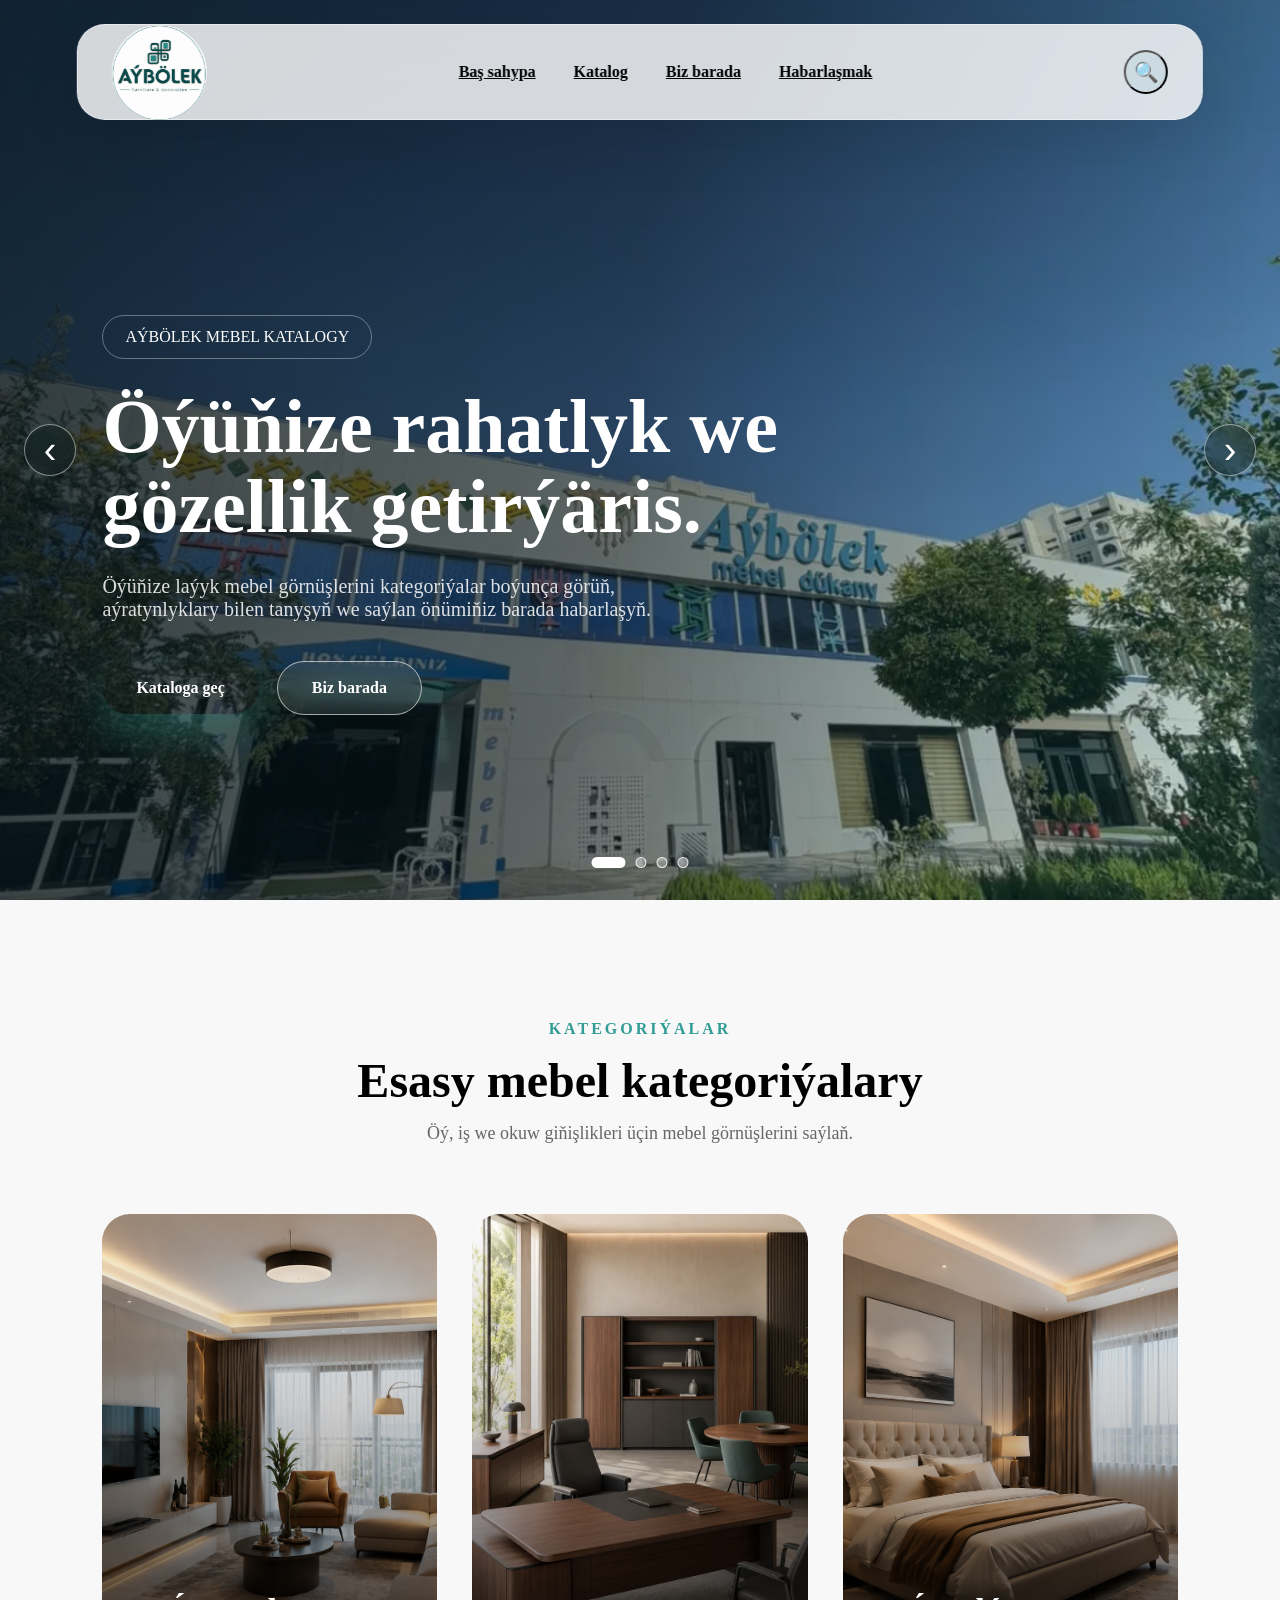
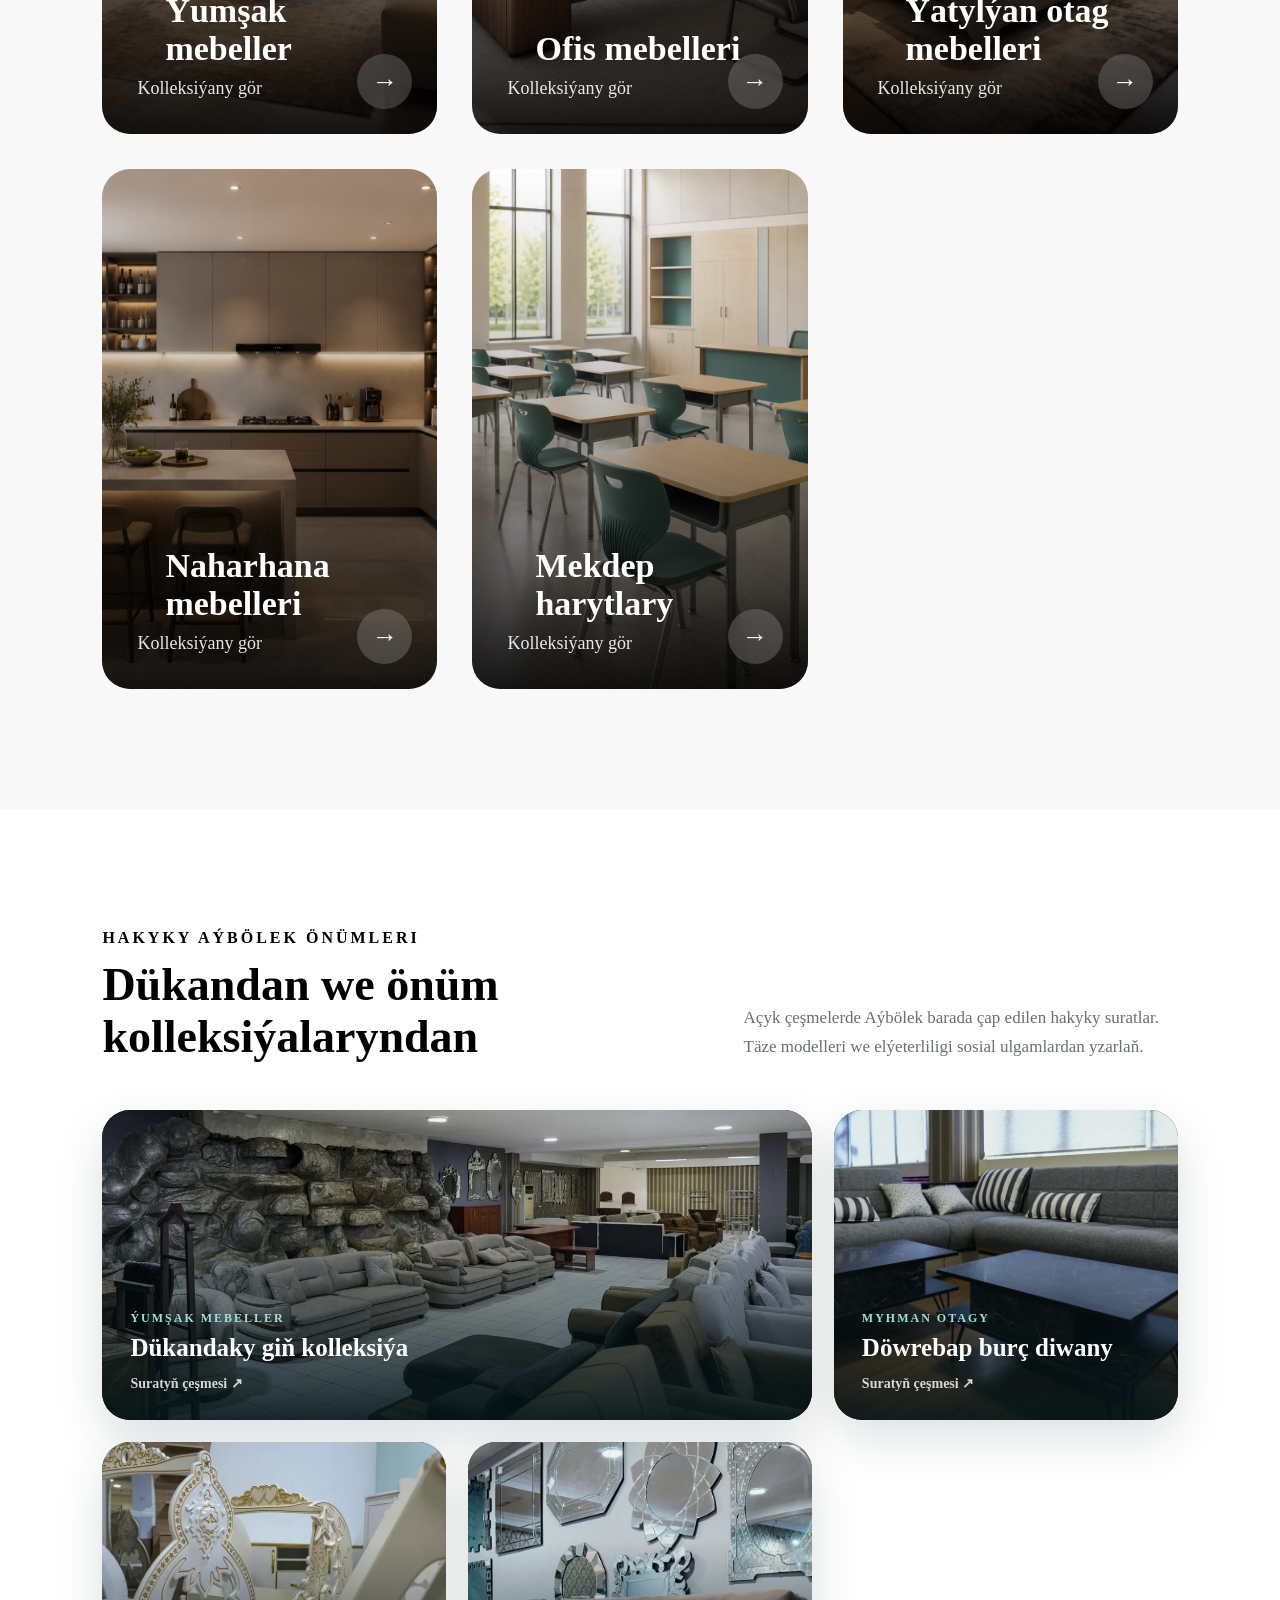
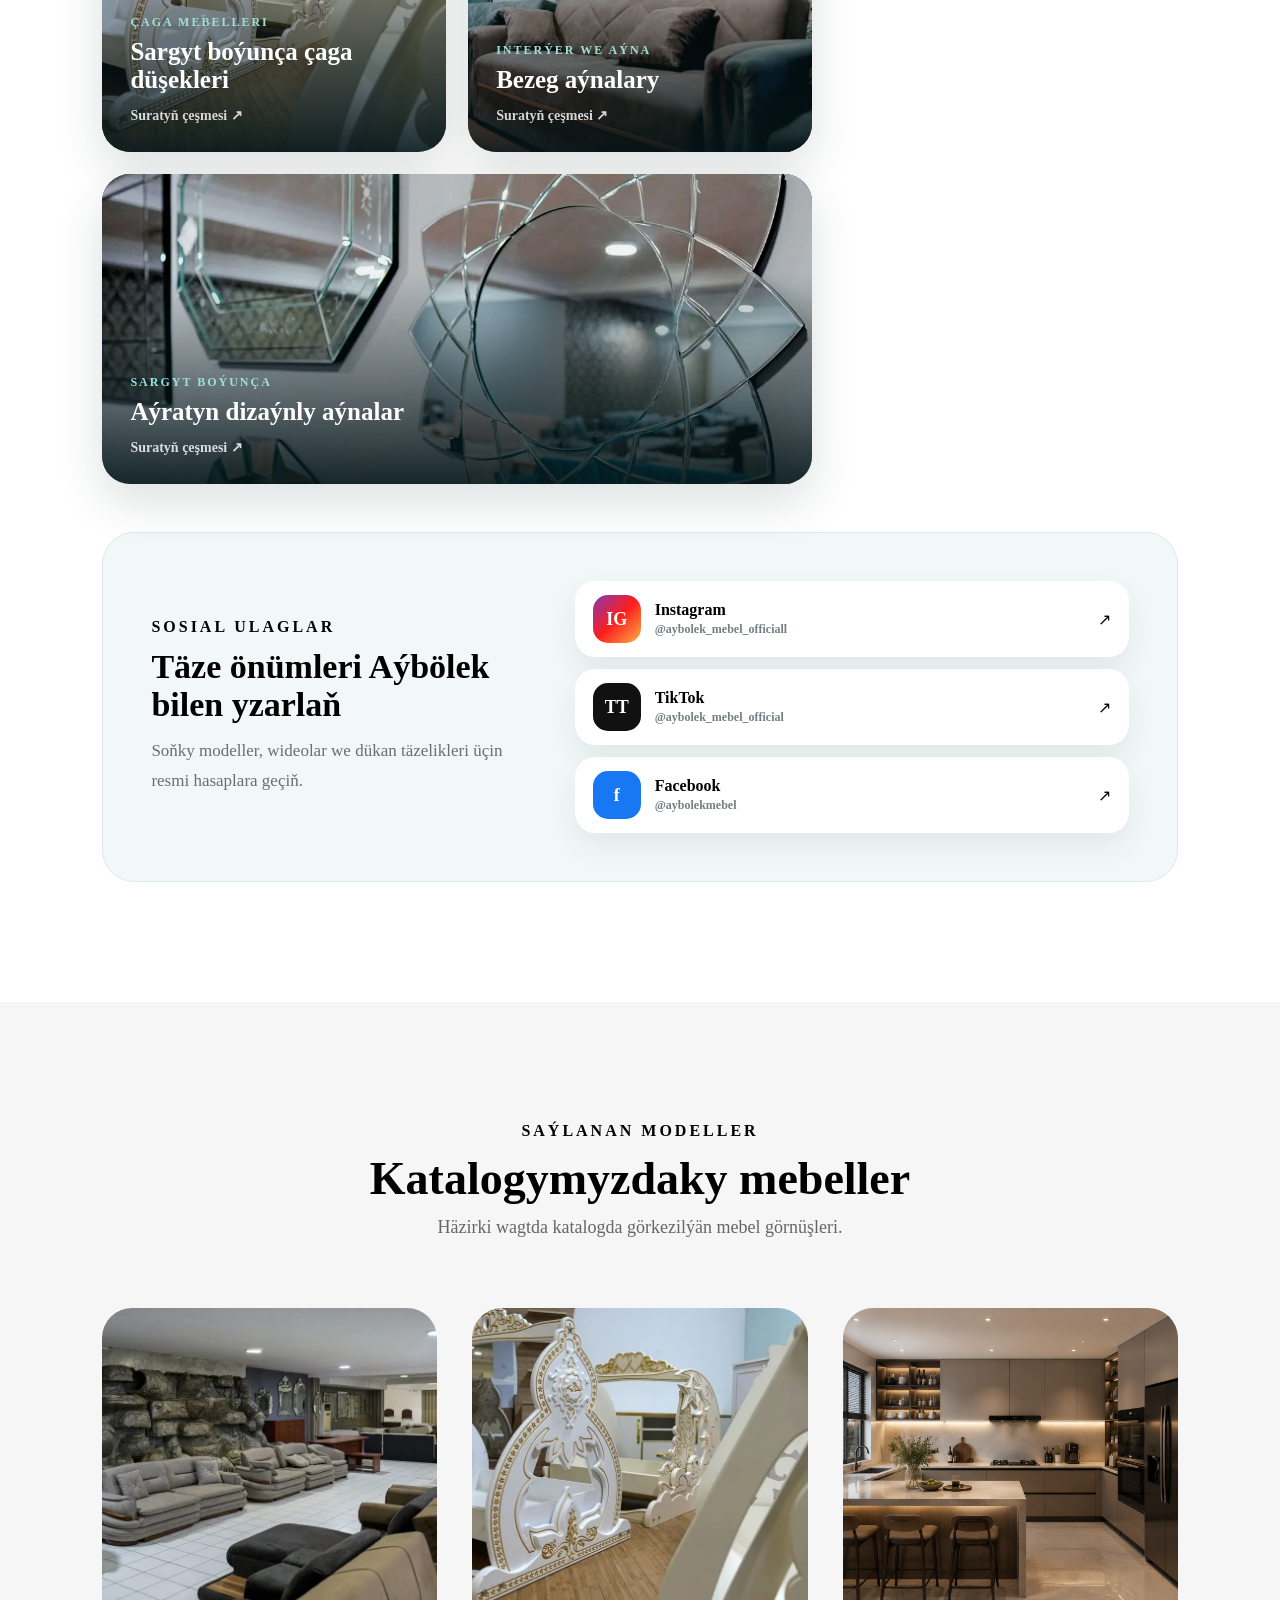
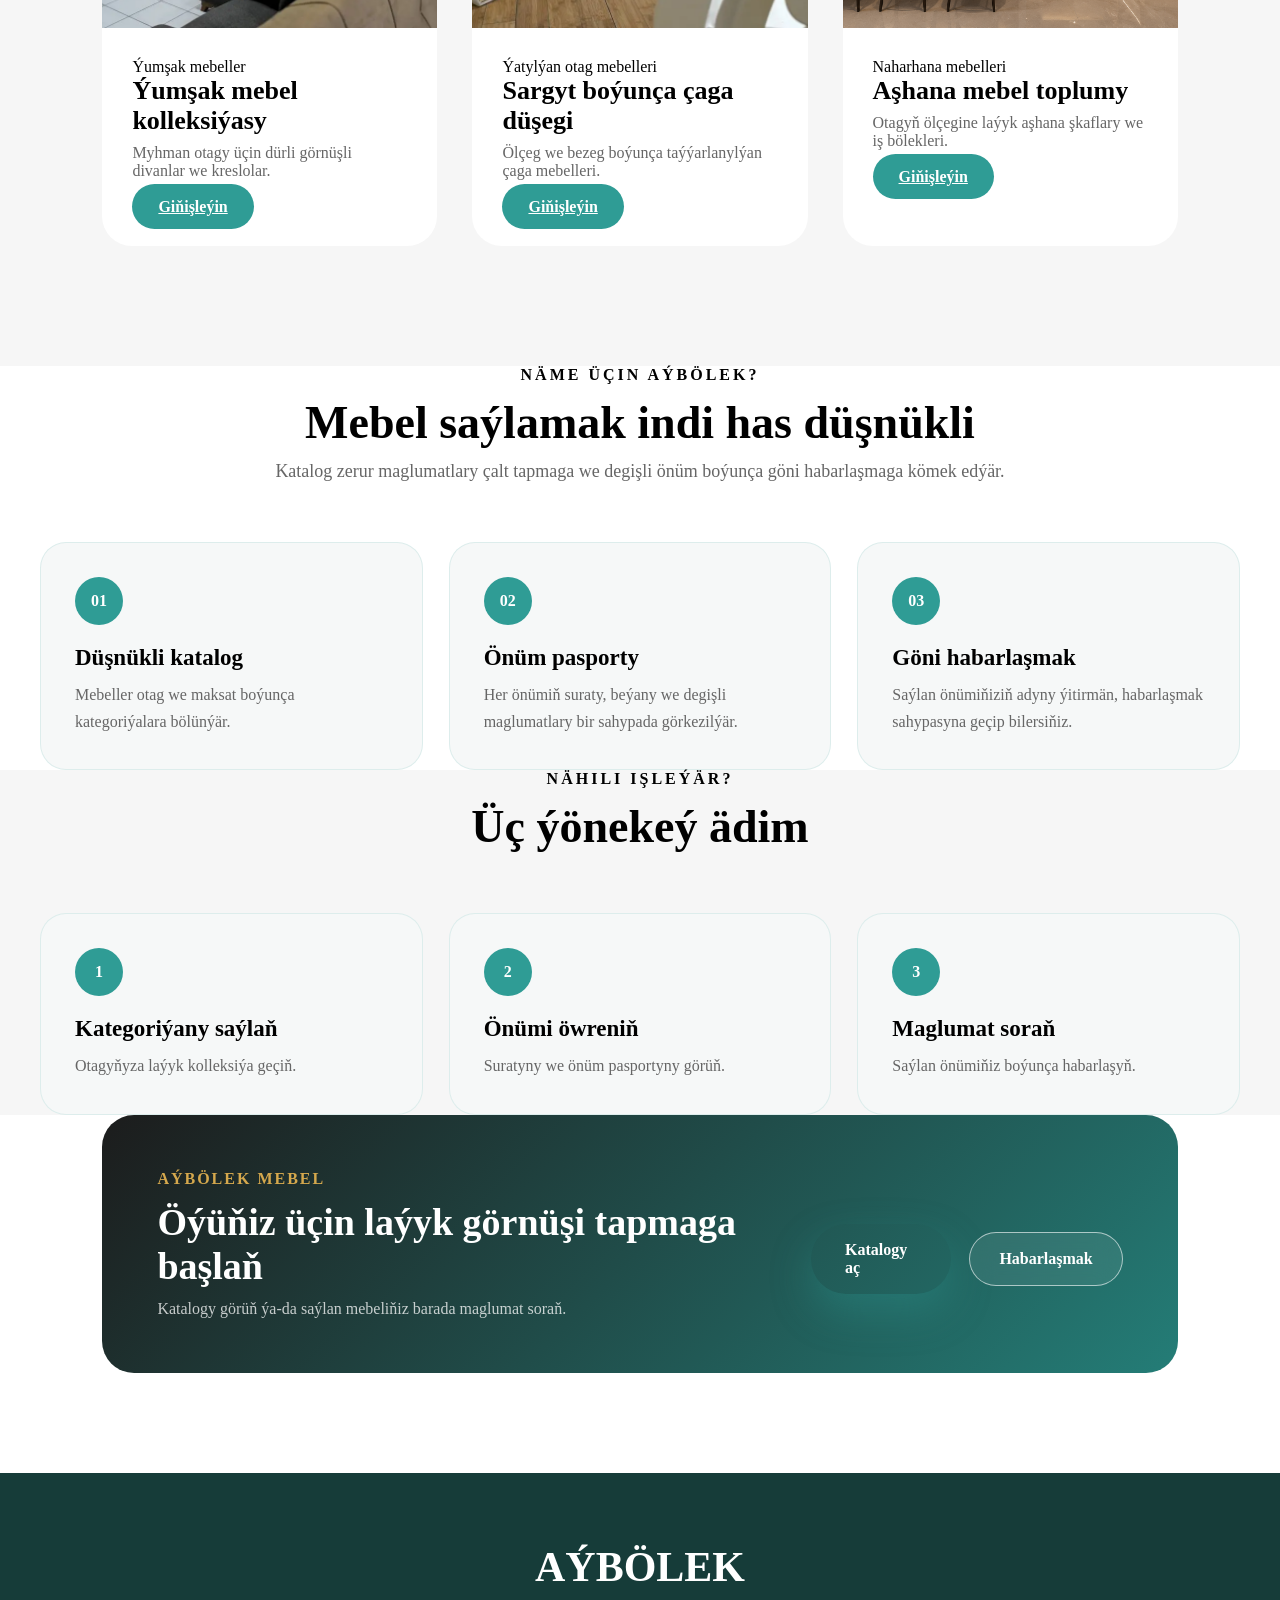
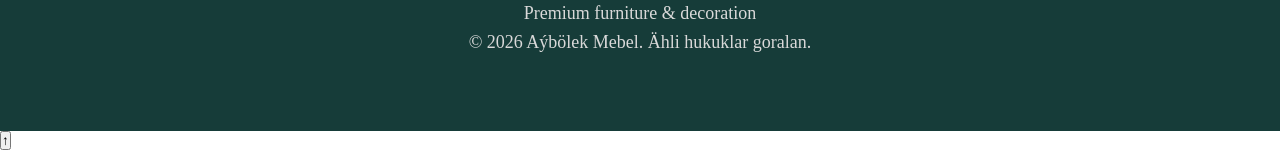
==== commit 2951ef02: "Expand catalog with verified product assortment" ====
--- a/index.html
+++ b/index.html
@@ -1,67 +1,67 @@
-<!DOCTYPE html>
-<html lang="tk">
-<head>
-  <meta charset="UTF-8" />
-  <meta name="viewport" content="width=device-width, initial-scale=1.0" />
-  <title>Aýbölek Mebel</title>
-
+<!DOCTYPE html>
+<html lang="tk">
+<head>
+  <meta charset="UTF-8" />
+  <meta name="viewport" content="width=device-width, initial-scale=1.0" />
+  <title>Aýbölek Mebel</title>
+
   <link rel="stylesheet" href="css/style.css" />
   <link rel="stylesheet" href="css/home.css" />
   <link rel="stylesheet" href="css/responsive.css" />
   <link rel="preload" as="image" href="images/hero/store-wide.webp" fetchpriority="high" />
-</head>
-
-<body>
-
-
-<div class="loader" id="loader">
-  <div class="loader-content">
-    <h2>AÝBÖLEK</h2>
-    <p>Premium Furniture</p>
-    <div class="loader-line">
-      <span></span>
-    </div>
-  </div>
-</div>
-
-<div class="cursor-glow" id="cursorGlow"></div>
-
-  <header class="site-header">
-  <a href="index.html" class="logo">
-  <img src="images/logo.png" alt="Aýbölek Mebel">
-  </a>
-
-  <nav class="navbar" id="navbar">
-    <a href="#home" class="active">Baş sahypa</a>
-    <a href="katalog.html">Katalog</a>
-    <a href="about.html">Biz barada</a>
-    <a href="contact.html">Habarlaşmak</a>
-</nav>
-
+</head>
+
+<body>
+
+
+<div class="loader" id="loader">
+  <div class="loader-content">
+    <h2>AÝBÖLEK</h2>
+    <p>Premium Furniture</p>
+    <div class="loader-line">
+      <span></span>
+    </div>
+  </div>
+</div>
+
+<div class="cursor-glow" id="cursorGlow"></div>
+
+  <header class="site-header">
+  <a href="index.html" class="logo">
+  <img src="images/logo.png" alt="Aýbölek Mebel">
+  </a>
+
+  <nav class="navbar" id="navbar">
+    <a href="#home" class="active">Baş sahypa</a>
+    <a href="katalog.html">Katalog</a>
+    <a href="about.html">Biz barada</a>
+    <a href="contact.html">Habarlaşmak</a>
+</nav>
+
   <div class="header-actions">
     <button class="icon-btn" aria-label="Gözleg">🔍</button>
-    <button class="menu-btn" id="menuBtn">☰</button>
-  </div>
-
-  <div class="search-overlay" id="searchOverlay">
-
-    <div class="search-box">
-
-        <input
-            type="text"
-            id="searchInput"
-            placeholder="Mebel gözle..."
-        >
-
-        <button id="closeSearch">✕</button>
-
-    </div>
-    
-    </div>
-  </header>
-
-  <main>
-
+    <button class="menu-btn" id="menuBtn">☰</button>
+  </div>
+
+  <div class="search-overlay" id="searchOverlay">
+
+    <div class="search-box">
+
+        <input
+            type="text"
+            id="searchInput"
+            placeholder="Mebel gözle..."
+        >
+
+        <button id="closeSearch">✕</button>
+
+    </div>
+
+    </div>
+  </header>
+
+  <main>
+
     <section class="hero hero-slider" id="home" aria-roledescription="carousel" aria-label="Aýbölek mebel dükany">
       <div class="hero-slides">
         <img class="hero-slide active" src="images/hero/store-wide.webp" alt="Aýbölek mebel dükanynyň daşky görnüşi" fetchpriority="high">
@@ -72,17 +72,17 @@
 
       <div class="hero-content">
         <span class="hero-badge">AÝBÖLEK MEBEL KATALOGY</span>
-
-        <h1>
-          Öýüňize rahatlyk we gözellik getirýäris.
-        </h1>
-
-        <p>
+
+        <h1>
+          Öýüňize rahatlyk we gözellik getirýäris.
+        </h1>
+
+        <p>
           Öýüňize laýyk mebel görnüşlerini kategoriýalar boýunça görüň, aýratynlyklary bilen tanyşyň we saýlan önümiňiz barada habarlaşyň.
-        </p>
-
-        <div class="hero-buttons">
-          <a href="katalog.html" class="btn btn-primary">Kataloga geç</a>
+        </p>
+
+        <div class="hero-buttons">
+          <a href="katalog.html" class="btn btn-primary">Kataloga geç</a>
           <a href="about.html" class="btn btn-outline">Biz barada</a>
         </div>
       </div>
@@ -97,24 +97,24 @@
         <button class="hero-dot" type="button" aria-label="4-nji surat"></button>
       </div>
     </section>
-
-    <section class="categories" id="categories">
-
-    <div class="section-header">
-        <span class="section-subtitle">KATEGORIÝALAR</span>
+
+    <section class="categories" id="categories">
+
+    <div class="section-header">
+        <span class="section-subtitle">KATEGORIÝALAR</span>
         <h2>Esasy mebel kategoriýalary</h2>
         <p>Öý, iş we okuw giňişlikleri üçin mebel görnüşlerini saýlaň.</p>
-    </div>
-
-    <div class="category-grid">
-
+    </div>
+
+    <div class="category-grid">
+
         <a class="category-card" href="katalog.html?category=soft">
             <img src="images/categories/living.png" alt="Ýumşak mebeller" loading="lazy">
             <div class="overlay">
                 <h3>Ýumşak mebeller</h3>
                 <span>Kolleksiýany gör</span>
-                <div class="category-arrow">→</div>
-            </div>
+                <div class="category-arrow">→</div>
+            </div>
         </a>
 
         <a class="category-card" href="katalog.html?category=office">
@@ -131,17 +131,17 @@
             <div class="overlay">
                 <h3>Ýatylýan otag mebelleri</h3>
                 <span>Kolleksiýany gör</span>
-                <div class="category-arrow">→</div>
-            </div>
-        </a>
-
+                <div class="category-arrow">→</div>
+            </div>
+        </a>
+
         <a class="category-card" href="katalog.html?category=dining">
             <img src="images/categories/kitchen.png" alt="Naharhana mebelleri" loading="lazy">
             <div class="overlay">
                 <h3>Naharhana mebelleri</h3>
                 <span>Kolleksiýany gör</span>
-                <div class="category-arrow">→</div>
-            </div>
+                <div class="category-arrow">→</div>
+            </div>
         </a>
 
         <a class="category-card" href="katalog.html?category=school">
@@ -152,9 +152,9 @@
                 <div class="category-arrow">→</div>
             </div>
         </a>
-
-    </div>
-
+
+    </div>
+
 </section>
 
 <section class="showroom-section section-padding" aria-labelledby="showroom-title">
@@ -228,87 +228,87 @@
 </section>
 
 <section class="products section-padding" id="products">
-    <div class="section-title">
+    <div class="section-title">
         <span>SAÝLANAN MODELLER</span>
         <h2>Katalogymyzdaky mebeller</h2>
         <p>Häzirki wagtda katalogda görkezilýän mebel görnüşleri.</p>
-    </div>
-
-    <div class="product-grid">
-
-        
-    <!-- Product 1 -->
-    <div class="product-card">
-
-        <img src="images/products/sofa.png" alt="Premium Divan Luna" loading="lazy">
-
-        <div class="product-info">
-
+    </div>
+
+    <div class="product-grid">
+
+
+    <!-- Product 1 -->
+    <div class="product-card">
+
+        <img src="images/showroom/soft-furniture-showroom.webp" alt="Ýumşak mebel kolleksiýasy" loading="lazy">
+
+        <div class="product-info">
+
             <div class="product-top">
                 <span class="badge">Ýumşak mebeller</span>
-            </div>
-
-            <h3>Premium Divan Luna</h3>
-
-            <p>Döwrebap myhman otagy üçin premium divan.</p>
-
+            </div>
+
+            <h3>Ýumşak mebel kolleksiýasy</h3>
+
+            <p>Myhman otagy üçin dürli görnüşli divanlar we kreslolar.</p>
+
             <div class="price-row">
-                <a class="add-cart" href="product.html?product=sofa">Giňişleýin</a>
-            </div>
-
-
-        </div>
-
-    </div>
-
-    <!-- Product 2 -->
-    <div class="product-card">
-
-        <img src="images/products/bed.png" alt="Premium Ýatak" loading="lazy">
-
-        <div class="product-info">
-
+                <a class="add-cart" href="product.html?product=soft-collection">Giňişleýin</a>
+            </div>
+
+
+        </div>
+
+    </div>
+
+    <!-- Product 2 -->
+    <div class="product-card">
+
+        <img src="images/showroom/children-beds.webp" alt="Sargyt boýunça çaga düşegi" loading="lazy">
+
+        <div class="product-info">
+
             <div class="product-top">
                 <span class="badge">Ýatylýan otag mebelleri</span>
-            </div>
-
-            <h3>Premium Ýatak</h3>
-
-            <p>Ýatylýan otag üçin döwrebap toplum.</p>
-
+            </div>
+
+            <h3>Sargyt boýunça çaga düşegi</h3>
+
+            <p>Ölçeg we bezeg boýunça taýýarlanylýan çaga mebelleri.</p>
+
             <div class="price-row">
-                <a class="add-cart" href="product.html?product=bed">Giňişleýin</a>
-            </div>
-            
-
-        </div>
-
-    </div>
-
-      <!-- Product 3 -->
-      <div class="product-card">
-
-        <img src="images/products/kitchen 0.2.png" alt="Modern Aşhana" loading="lazy">
-
-          <div class="product-info">
-
+                <a class="add-cart" href="product.html?product=children-bed">Giňişleýin</a>
+            </div>
+
+
+        </div>
+
+    </div>
+
+      <!-- Product 3 -->
+      <div class="product-card">
+
+        <img src="images/categories/kitchen.png" alt="Aşhana mebel toplumy" loading="lazy">
+
+          <div class="product-info">
+
             <div class="product-top">
                 <span class="badge">Naharhana mebelleri</span>
-            </div>
-
-            <h3>Modern Naharhana toplumy</h3>
-
-            <p>Naharhana üçin döwrebap mebel toplumy.</p>
-
+            </div>
+
+            <h3>Aşhana mebel toplumy</h3>
+
+            <p>Otagyň ölçegine laýyk aşhana şkaflary we iş bölekleri.</p>
+
             <div class="price-row">
-                <a class="add-cart" href="product.html?product=kitchen">Giňişleýin</a>
-            </div>
-
-
-          </div>
-
-      </div>
-    </div>
+                <a class="add-cart" href="product.html?product=kitchen-set">Giňişleýin</a>
+            </div>
+
+
+          </div>
+
+      </div>
+    </div>
 </section>
 
 <section class="home-benefits section-padding">
@@ -361,25 +361,25 @@
 </section>
 
   </main>
-
-  <footer class="footer">
-    <h2>AÝBÖLEK</h2>
-    <p>Premium furniture & decoration</p>
-    <p>© 2026 Aýbölek Mebel. Ähli hukuklar goralan.</p>
-  </footer>
-
-<div class="image-lightbox" id="imageLightbox">
-  <button class="lightbox-close" id="lightboxClose">×</button>
-  <img id="lightboxImg" src="" alt="">
-</div>
-
-<div class="toast" id="toast">
-  <span id="toastText">Habar</span>
-</div>
-
+
+  <footer class="footer">
+    <h2>AÝBÖLEK</h2>
+    <p>Premium furniture & decoration</p>
+    <p>© 2026 Aýbölek Mebel. Ähli hukuklar goralan.</p>
+  </footer>
+
+<div class="image-lightbox" id="imageLightbox">
+  <button class="lightbox-close" id="lightboxClose">×</button>
+  <img id="lightboxImg" src="" alt="">
+</div>
+
+<div class="toast" id="toast">
+  <span id="toastText">Habar</span>
+</div>
+
   <script src="js/app.js"></script>
   <script src="js/animation.js"></script>
   <script src="js/hero-slider.js"></script>
-
-</body>
+
+</body>
 </html>
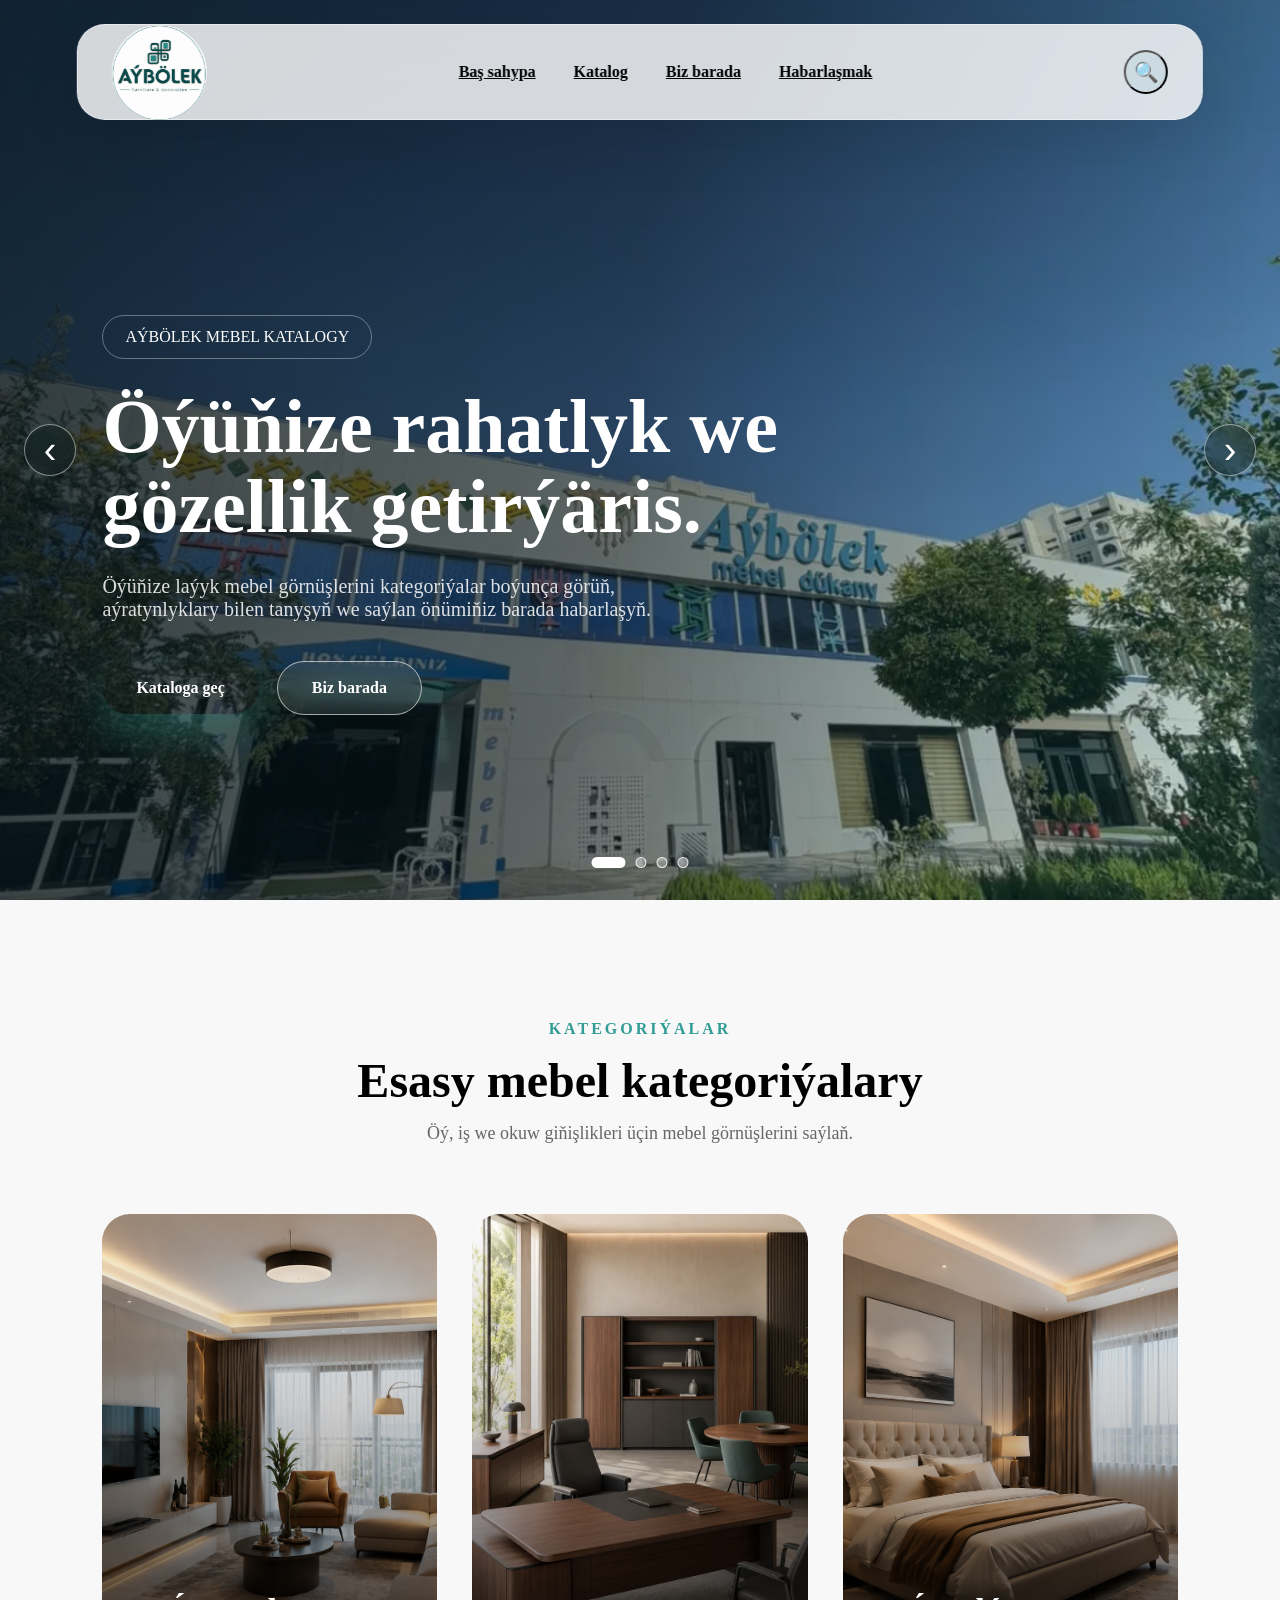
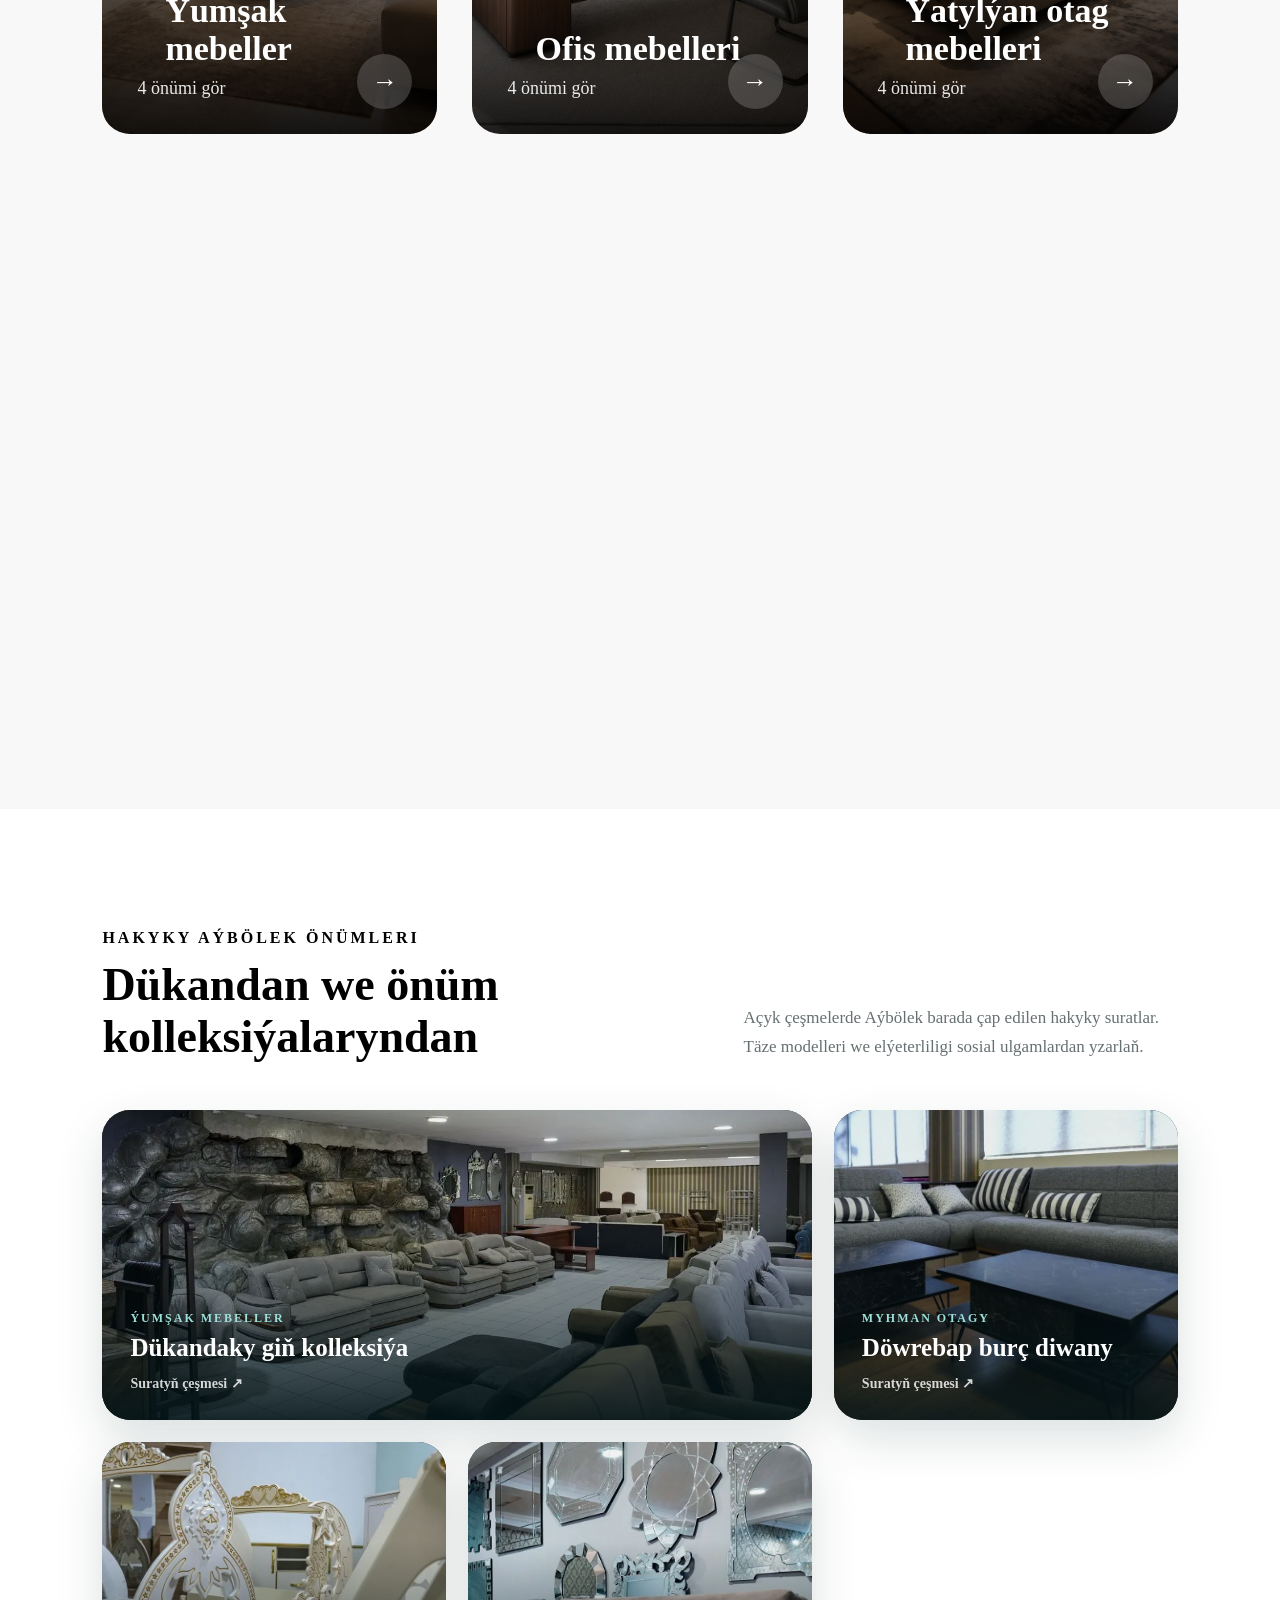
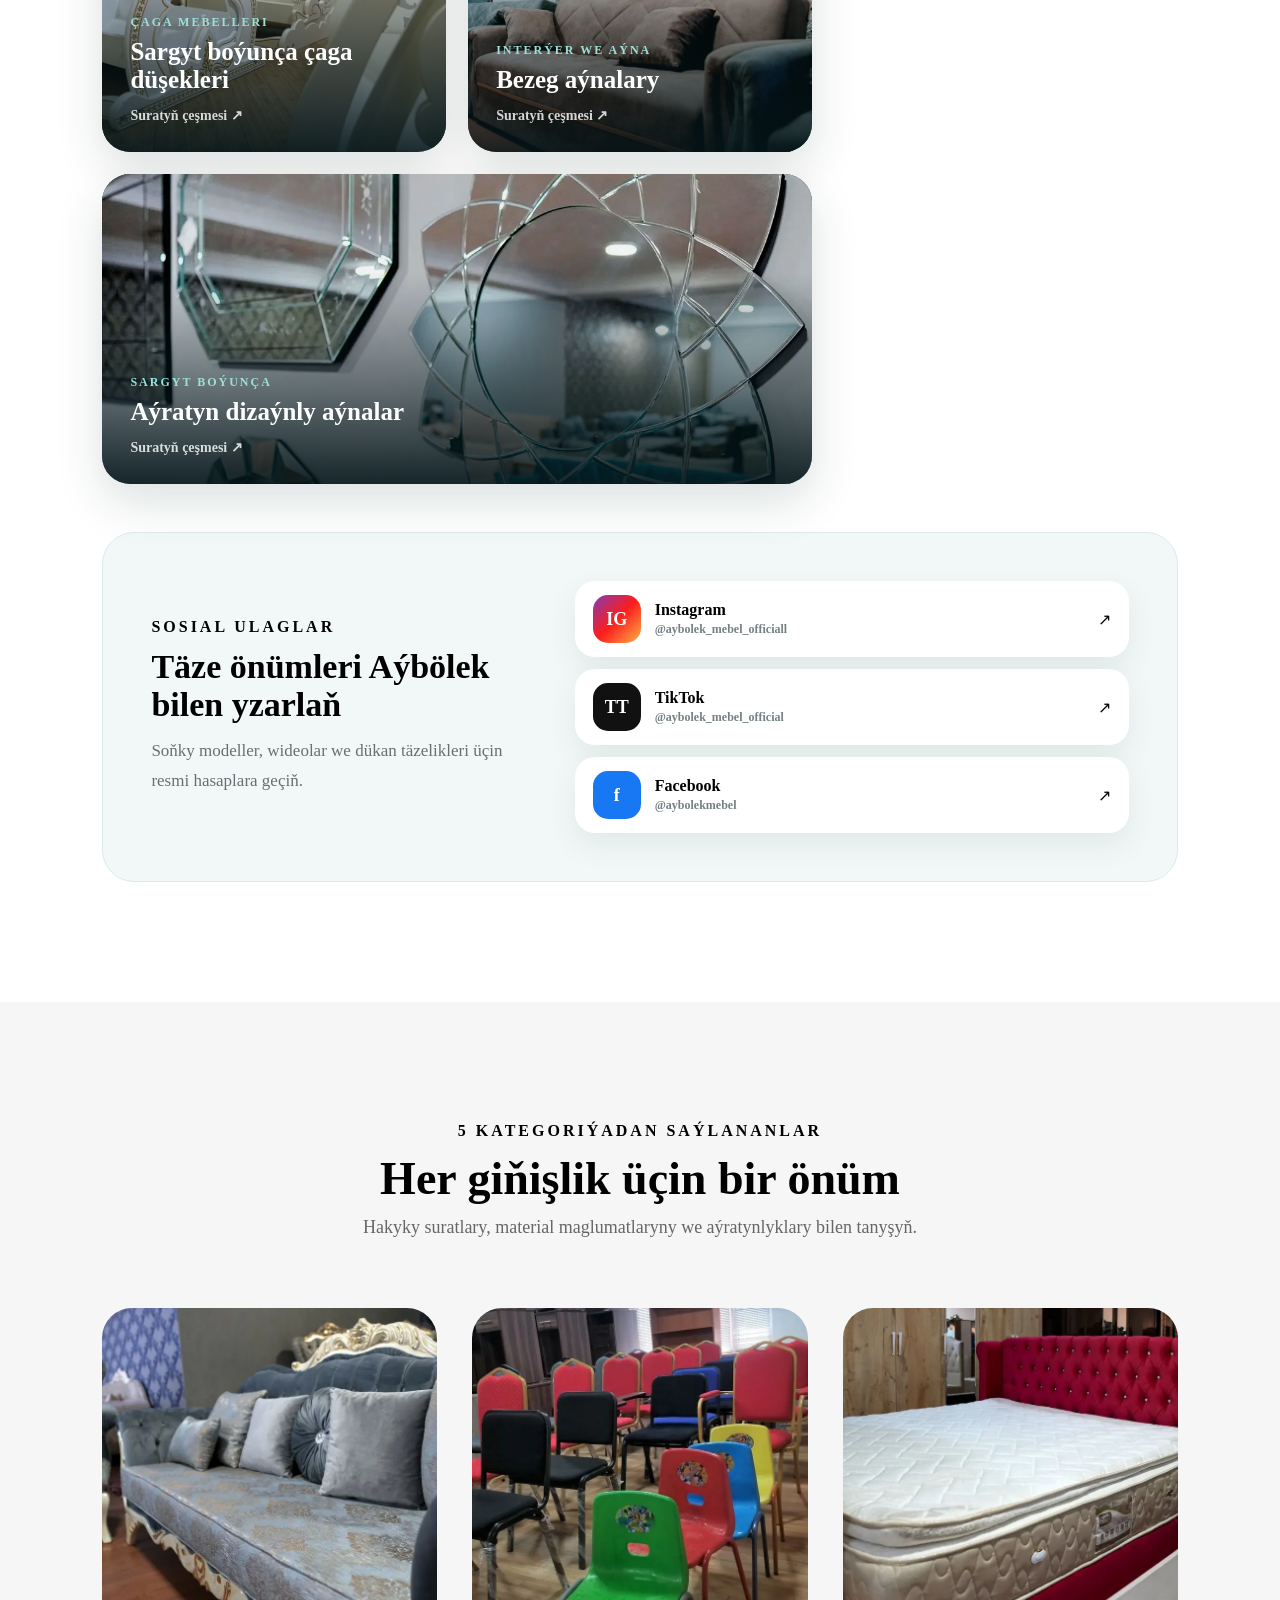
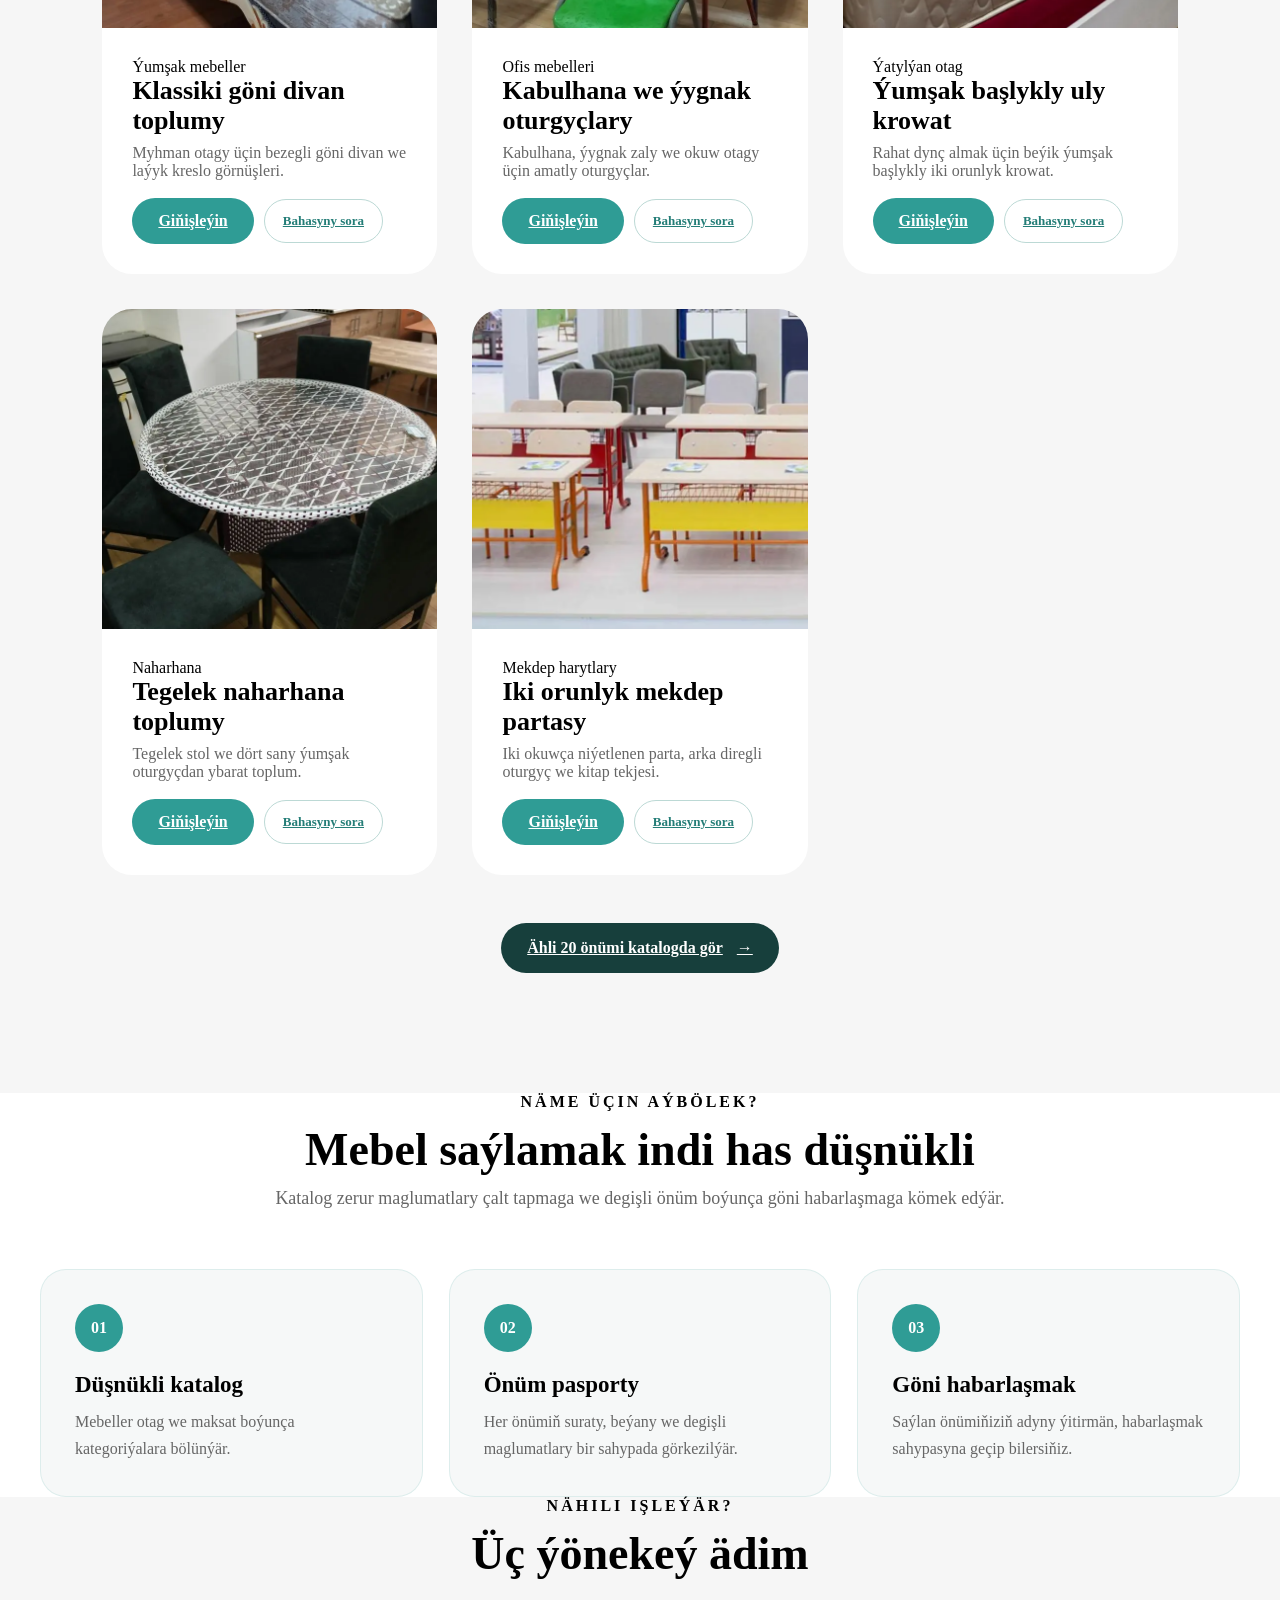
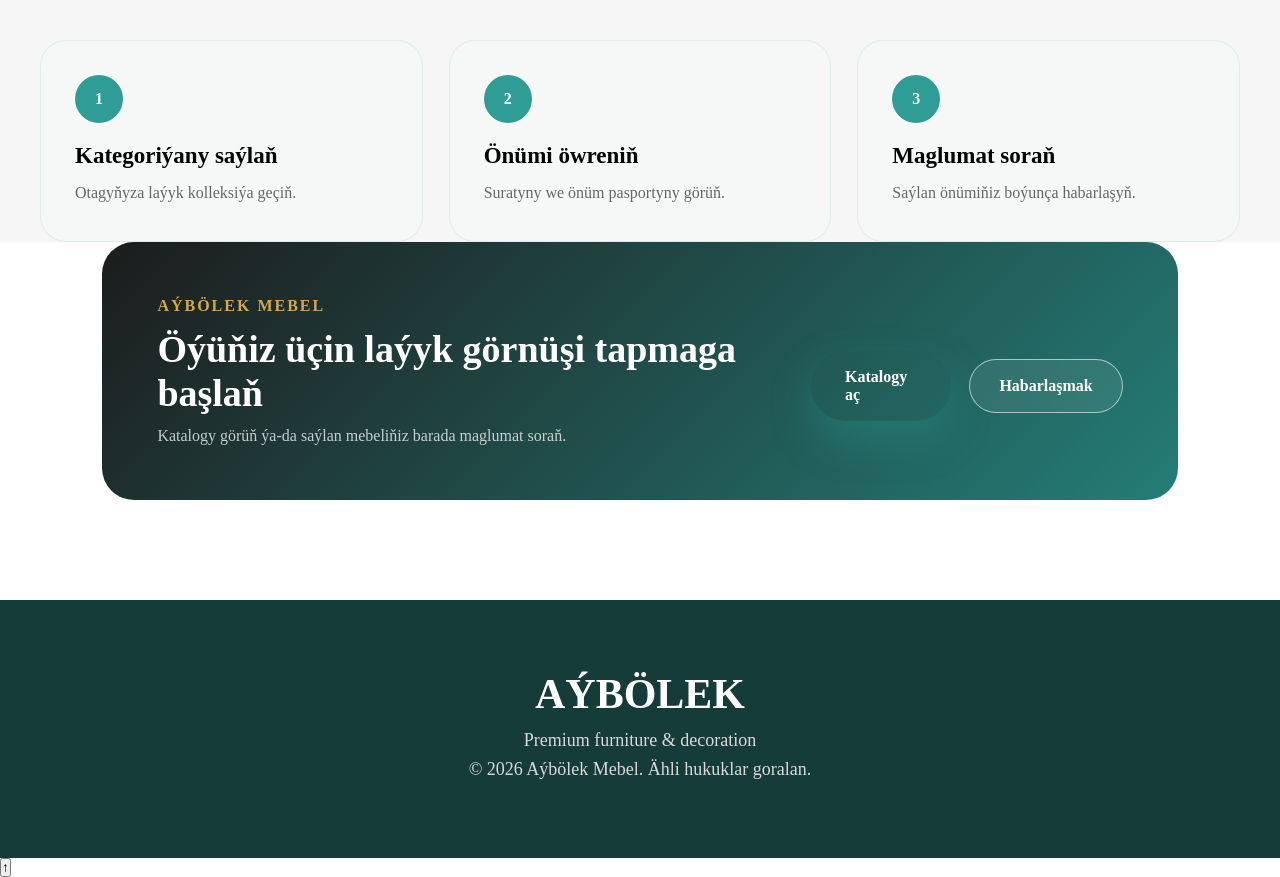
==== commit 68c6ada7: "Refresh homepage featured products and catalog paths" ====
--- a/index.html
+++ b/index.html
@@ -112,7 +112,7 @@
             <img src="images/categories/living.png" alt="Ýumşak mebeller" loading="lazy">
             <div class="overlay">
                 <h3>Ýumşak mebeller</h3>
-                <span>Kolleksiýany gör</span>
+                <span>4 önümi gör</span>
                 <div class="category-arrow">→</div>
             </div>
         </a>
@@ -121,7 +121,7 @@
             <img src="images/categories/office.webp" alt="Ofis mebelleri" loading="lazy">
             <div class="overlay">
                 <h3>Ofis mebelleri</h3>
-                <span>Kolleksiýany gör</span>
+                <span>4 önümi gör</span>
                 <div class="category-arrow">→</div>
             </div>
         </a>
@@ -130,7 +130,7 @@
             <img src="images/categories/bedroom.png" alt="Ýatylýan otag mebelleri" loading="lazy">
             <div class="overlay">
                 <h3>Ýatylýan otag mebelleri</h3>
-                <span>Kolleksiýany gör</span>
+                <span>4 önümi gör</span>
                 <div class="category-arrow">→</div>
             </div>
         </a>
@@ -139,7 +139,7 @@
             <img src="images/categories/kitchen.png" alt="Naharhana mebelleri" loading="lazy">
             <div class="overlay">
                 <h3>Naharhana mebelleri</h3>
-                <span>Kolleksiýany gör</span>
+                <span>4 önümi gör</span>
                 <div class="category-arrow">→</div>
             </div>
         </a>
@@ -148,7 +148,7 @@
             <img src="images/categories/school.webp" alt="Mekdep harytlary" loading="lazy">
             <div class="overlay">
                 <h3>Mekdep harytlary</h3>
-                <span>Kolleksiýany gör</span>
+                <span>4 önümi gör</span>
                 <div class="category-arrow">→</div>
             </div>
         </a>
@@ -229,85 +229,81 @@
 
 <section class="products section-padding" id="products">
     <div class="section-title">
-        <span>SAÝLANAN MODELLER</span>
-        <h2>Katalogymyzdaky mebeller</h2>
-        <p>Häzirki wagtda katalogda görkezilýän mebel görnüşleri.</p>
+        <span>5 KATEGORIÝADAN SAÝLANANLAR</span>
+        <h2>Her giňişlik üçin bir önüm</h2>
+        <p>Hakyky suratlary, material maglumatlaryny we aýratynlyklary bilen tanyşyň.</p>
     </div>
 
     <div class="product-grid">
 
-
-    <!-- Product 1 -->
-    <div class="product-card">
-
-        <img src="images/showroom/soft-furniture-showroom.webp" alt="Ýumşak mebel kolleksiýasy" loading="lazy">
-
-        <div class="product-info">
-
-            <div class="product-top">
-                <span class="badge">Ýumşak mebeller</span>
-            </div>
-
-            <h3>Ýumşak mebel kolleksiýasy</h3>
-
-            <p>Myhman otagy üçin dürli görnüşli divanlar we kreslolar.</p>
-
-            <div class="price-row">
-                <a class="add-cart" href="product.html?product=soft-collection">Giňişleýin</a>
-            </div>
-
-
-        </div>
-
-    </div>
-
-    <!-- Product 2 -->
-    <div class="product-card">
-
-        <img src="images/showroom/children-beds.webp" alt="Sargyt boýunça çaga düşegi" loading="lazy">
-
-        <div class="product-info">
-
-            <div class="product-top">
-                <span class="badge">Ýatylýan otag mebelleri</span>
-            </div>
-
-            <h3>Sargyt boýunça çaga düşegi</h3>
-
-            <p>Ölçeg we bezeg boýunça taýýarlanylýan çaga mebelleri.</p>
-
-            <div class="price-row">
-                <a class="add-cart" href="product.html?product=children-bed">Giňişleýin</a>
-            </div>
-
-
-        </div>
-
-    </div>
-
-      <!-- Product 3 -->
-      <div class="product-card">
-
-        <img src="images/categories/kitchen.png" alt="Aşhana mebel toplumy" loading="lazy">
-
-          <div class="product-info">
-
-            <div class="product-top">
-                <span class="badge">Naharhana mebelleri</span>
-            </div>
-
-            <h3>Aşhana mebel toplumy</h3>
-
-            <p>Otagyň ölçegine laýyk aşhana şkaflary we iş bölekleri.</p>
-
-            <div class="price-row">
-                <a class="add-cart" href="product.html?product=kitchen-set">Giňişleýin</a>
-            </div>
-
-
-          </div>
-
-      </div>
+      <article class="product-card">
+        <img src="images/products/verified/soft/klassiki-divan.webp" alt="Klassiki göni divan toplumy" loading="lazy">
+        <div class="product-info">
+          <div class="product-top"><span class="badge">Ýumşak mebeller</span></div>
+          <h3>Klassiki göni divan toplumy</h3>
+          <p>Myhman otagy üçin bezegli göni divan we laýyk kreslo görnüşleri.</p>
+          <div class="home-product-actions">
+            <a class="add-cart" href="product.html?product=soft-collection">Giňişleýin</a>
+            <a class="home-product-contact" href="contact.html?product=Klassiki%20g%C3%B6ni%20divan%20toplumy">Bahasyny sora</a>
+          </div>
+        </div>
+      </article>
+
+      <article class="product-card">
+        <img src="images/products/verified/office/kabulhana-oturgyclary.webp" alt="Kabulhana we ýygnak oturgyçlary" loading="lazy">
+        <div class="product-info">
+          <div class="product-top"><span class="badge">Ofis mebelleri</span></div>
+          <h3>Kabulhana we ýygnak oturgyçlary</h3>
+          <p>Kabulhana, ýygnak zaly we okuw otagy üçin amatly oturgyçlar.</p>
+          <div class="home-product-actions">
+            <a class="add-cart" href="product.html?product=office-desk">Giňişleýin</a>
+            <a class="home-product-contact" href="contact.html?product=Kabulhana%20we%20%C3%BDygnak%20oturgy%C3%A7lary">Bahasyny sora</a>
+          </div>
+        </div>
+      </article>
+
+      <article class="product-card">
+        <img src="images/products/verified/bedroom/yumsak-baslykly-krowat.webp" alt="Ýumşak başlykly uly krowat" loading="lazy">
+        <div class="product-info">
+          <div class="product-top"><span class="badge">Ýatylýan otag</span></div>
+          <h3>Ýumşak başlykly uly krowat</h3>
+          <p>Rahat dynç almak üçin beýik ýumşak başlykly iki orunlyk krowat.</p>
+          <div class="home-product-actions">
+            <a class="add-cart" href="product.html?product=bedroom-set">Giňişleýin</a>
+            <a class="home-product-contact" href="contact.html?product=%C3%9Dum%C5%9Fak%20ba%C5%9Flykly%20uly%20krowat">Bahasyny sora</a>
+          </div>
+        </div>
+      </article>
+
+      <article class="product-card">
+        <img src="images/products/verified/dining/tegelek-naharhana-toplumy.webp" alt="Tegelek naharhana toplumy" loading="lazy">
+        <div class="product-info">
+          <div class="product-top"><span class="badge">Naharhana</span></div>
+          <h3>Tegelek naharhana toplumy</h3>
+          <p>Tegelek stol we dört sany ýumşak oturgyçdan ybarat toplum.</p>
+          <div class="home-product-actions">
+            <a class="add-cart" href="product.html?product=dining-set">Giňişleýin</a>
+            <a class="home-product-contact" href="contact.html?product=Tegelek%20naharhana%20toplumy">Bahasyny sora</a>
+          </div>
+        </div>
+      </article>
+
+      <article class="product-card">
+        <img src="images/products/verified/school/iki-orunlyk-partalar.webp" alt="Iki orunlyk mekdep partasy" loading="lazy">
+        <div class="product-info">
+          <div class="product-top"><span class="badge">Mekdep harytlary</span></div>
+          <h3>Iki orunlyk mekdep partasy</h3>
+          <p>Iki okuwça niýetlenen parta, arka diregli oturgyç we kitap tekjesi.</p>
+          <div class="home-product-actions">
+            <a class="add-cart" href="product.html?product=school-desk-chair">Giňişleýin</a>
+            <a class="home-product-contact" href="contact.html?product=Iki%20orunlyk%20mekdep%20partasy">Bahasyny sora</a>
+          </div>
+        </div>
+      </article>
+    </div>
+
+    <div class="products-catalog-link">
+      <a href="katalog.html">Ähli 20 önümi katalogda gör <span>→</span></a>
     </div>
 </section>
 
--- a/css/home.css
+++ b/css/home.css
@@ -116,9 +116,9 @@
   color:#666;
 }
 
-.product-grid{
-    display:grid;
-    grid-template-columns:repeat(3,1fr);
+.product-grid{
+    display:grid;
+    grid-template-columns:repeat(3,minmax(0,1fr));
     gap:35px;
     margin-top:70px;
 }
@@ -126,6 +126,58 @@
 .products{
     padding:120px 8%;
     background:#f8f8f8;
+}
+
+.home-product-actions{
+  display:flex;
+  align-items:center;
+  gap:10px;
+  flex-wrap:wrap;
+  margin-top:auto;
+}
+
+.products .product-info{
+  display:flex;
+  flex:1;
+  flex-direction:column;
+}
+
+.home-product-contact{
+  padding:13px 18px;
+  border:1px solid #bcd9d5;
+  border-radius:50px;
+  color:#247d77;
+  font-size:13px;
+  font-weight:800;
+  transition:.3s;
+}
+
+.home-product-contact:hover{
+  border-color:#2f9c95;
+  background:#edf7f6;
+  transform:translateY(-3px);
+}
+
+.products-catalog-link{
+  margin-top:48px;
+  text-align:center;
+}
+
+.products-catalog-link a{
+  display:inline-flex;
+  align-items:center;
+  gap:14px;
+  padding:16px 26px;
+  border-radius:50px;
+  background:#173f3c;
+  color:white;
+  font-weight:900;
+  transition:.3s;
+}
+
+.products-catalog-link a:hover{
+  background:#2f9c95;
+  transform:translateY(-4px);
 }
 
 .showroom-section{
@@ -326,11 +378,16 @@
   overflow:hidden;
 }
 
-.category-card:hover,
-.product-card:hover{
-  transform:translateY(-10px);
-  box-shadow:0 25px 65px rgba(0,0,0,.14);
-}
+.category-card:hover,
+.product-card:hover{
+  transform:translateY(-10px);
+  box-shadow:0 25px 65px rgba(0,0,0,.14);
+}
+
+.product-card{
+  display:flex;
+  flex-direction:column;
+}
 
 .category-image,
 .product-img{
--- a/css/responsive.css
+++ b/css/responsive.css
@@ -322,8 +322,13 @@
   }
 
   .product-actions-detail,
-  .detail-cart{
-    width:100%;
+  .detail-cart,
+  .detail-call{
+    width:100%;
+  }
+
+  .product-actions-detail{
+    flex-direction:column;
   }
 
   .product-features div{
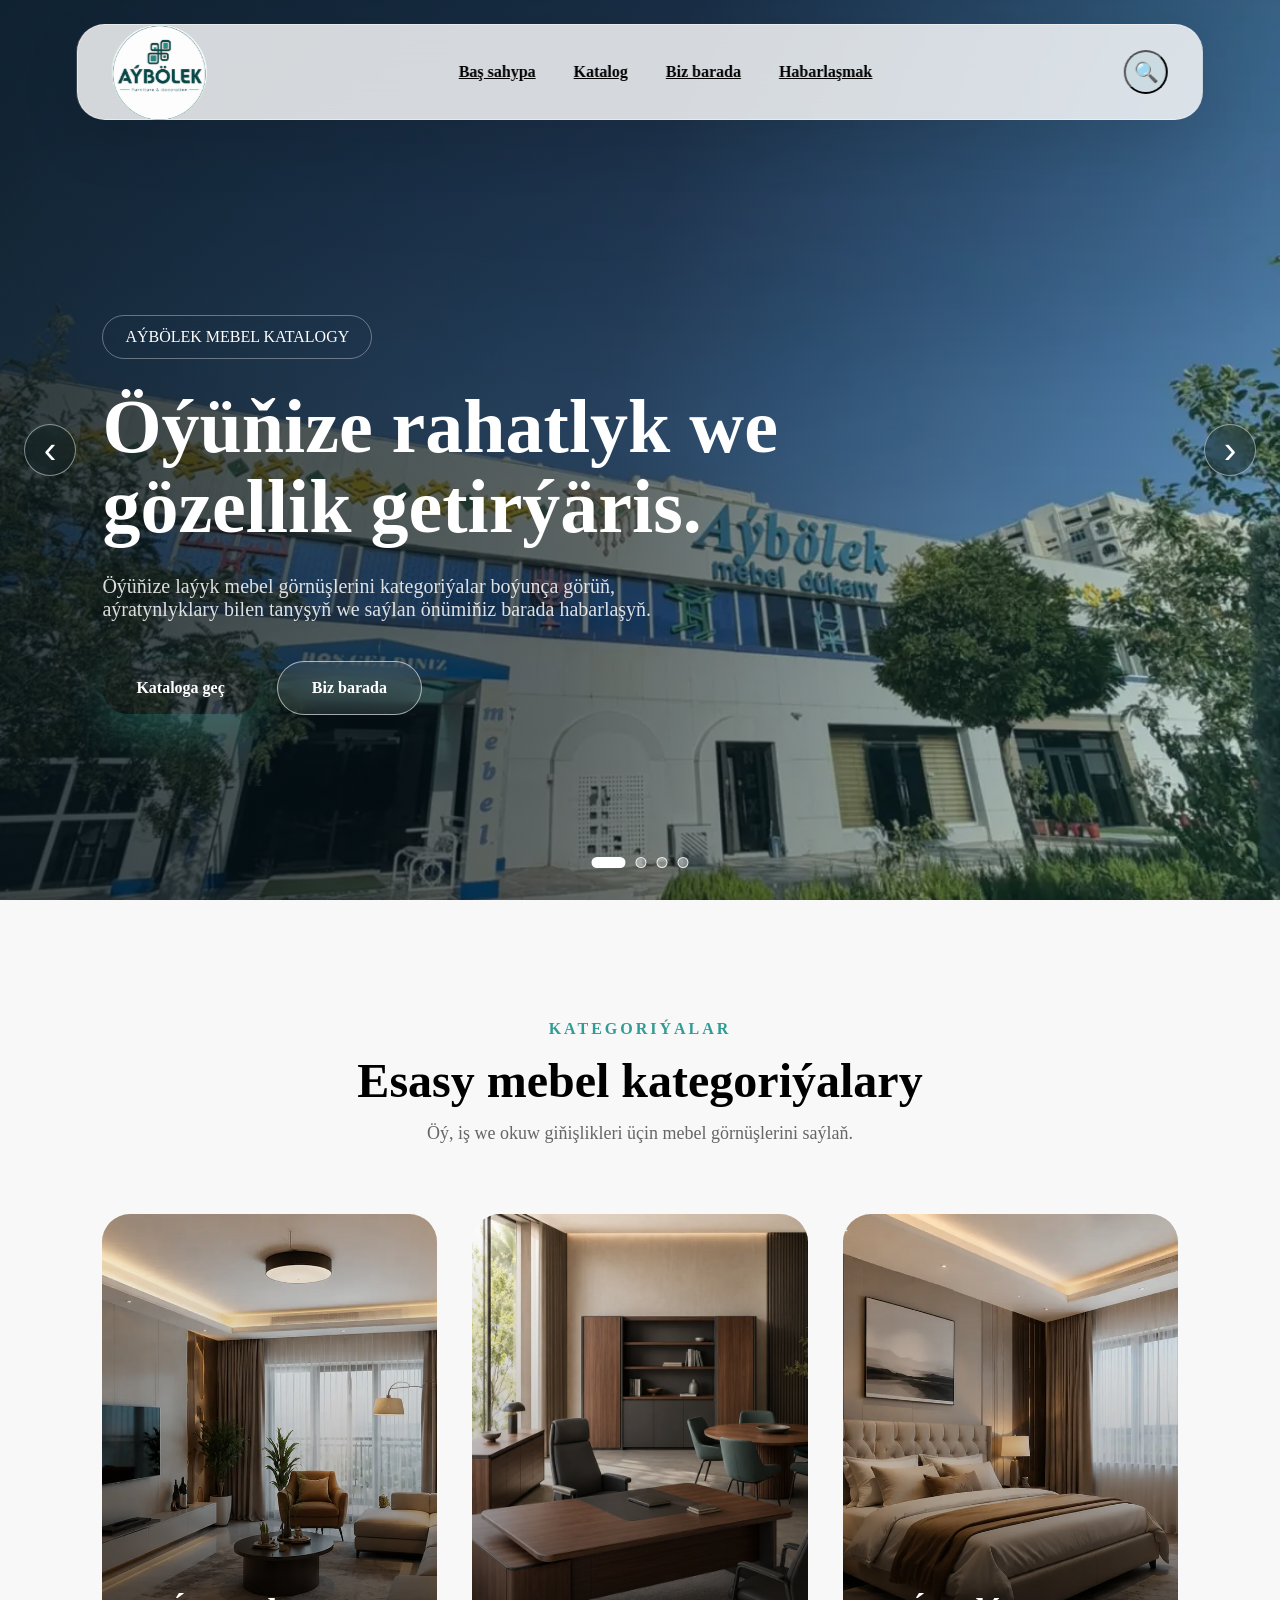
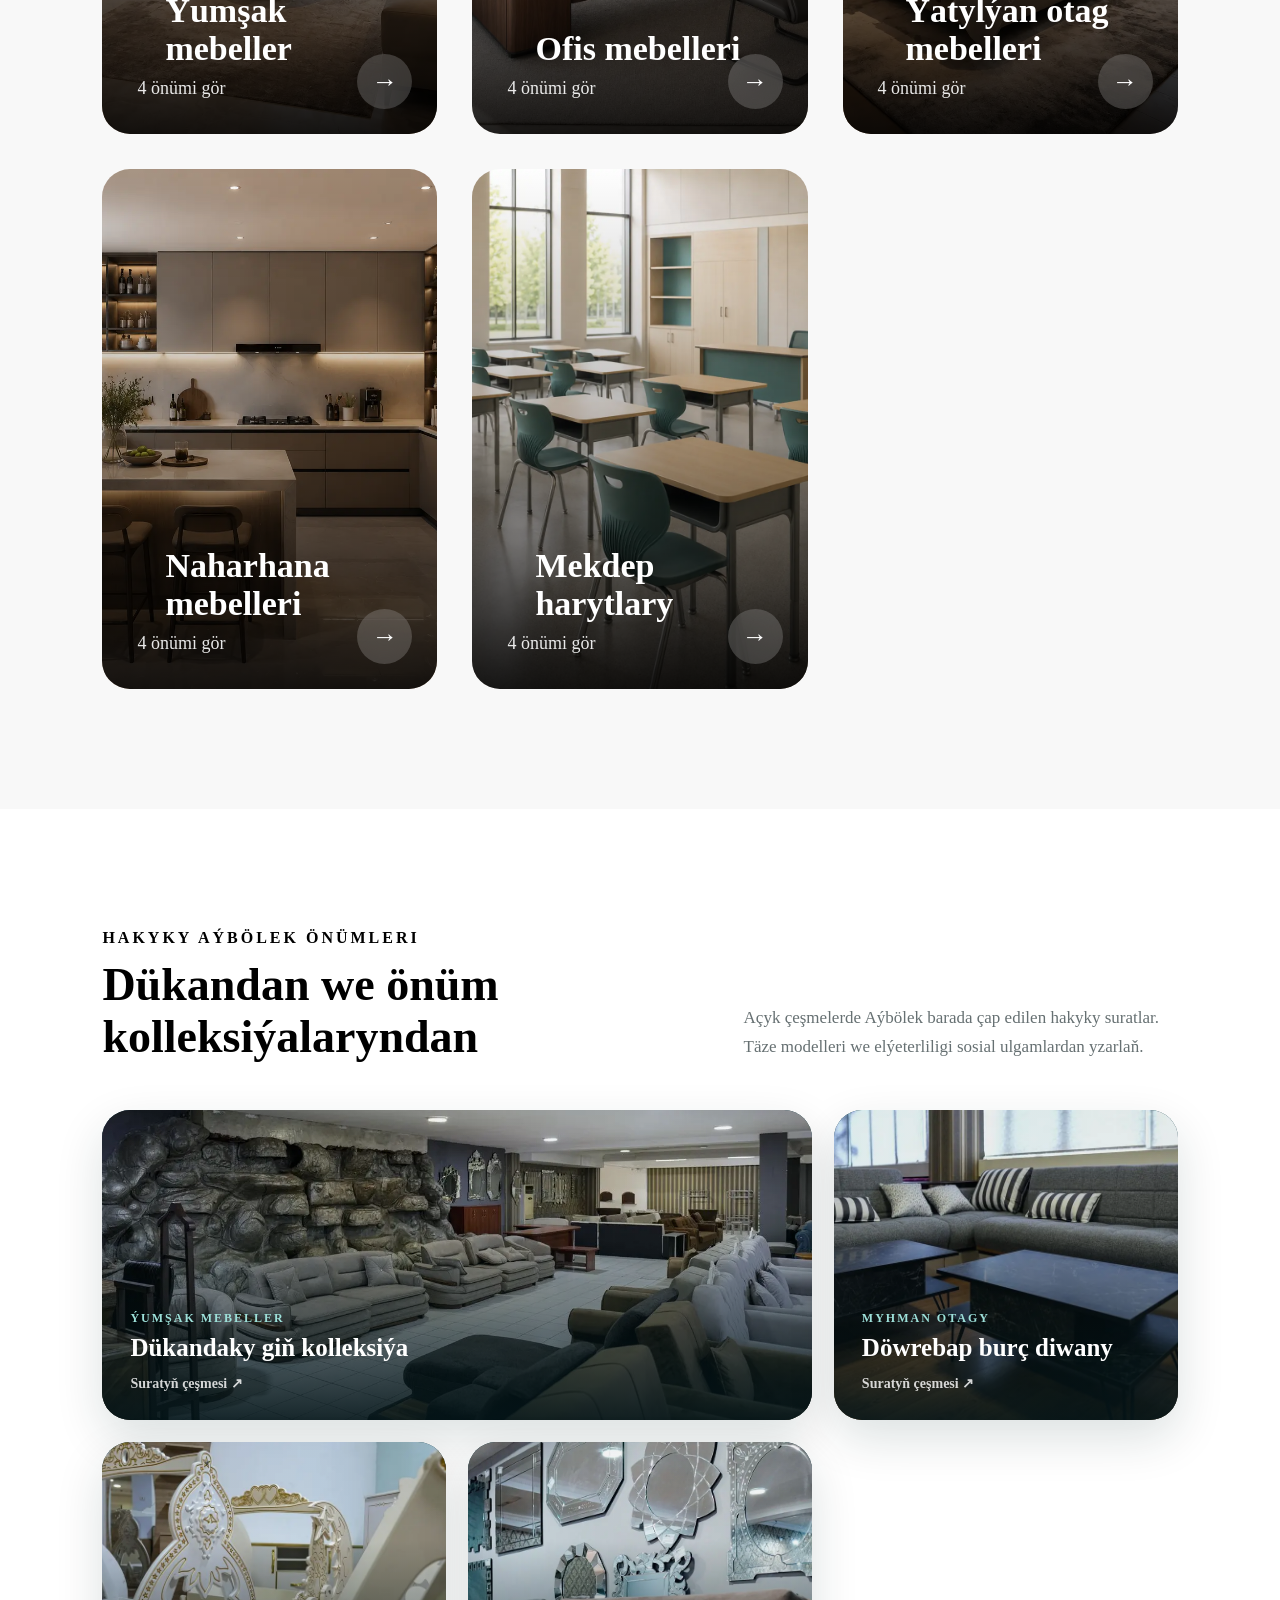
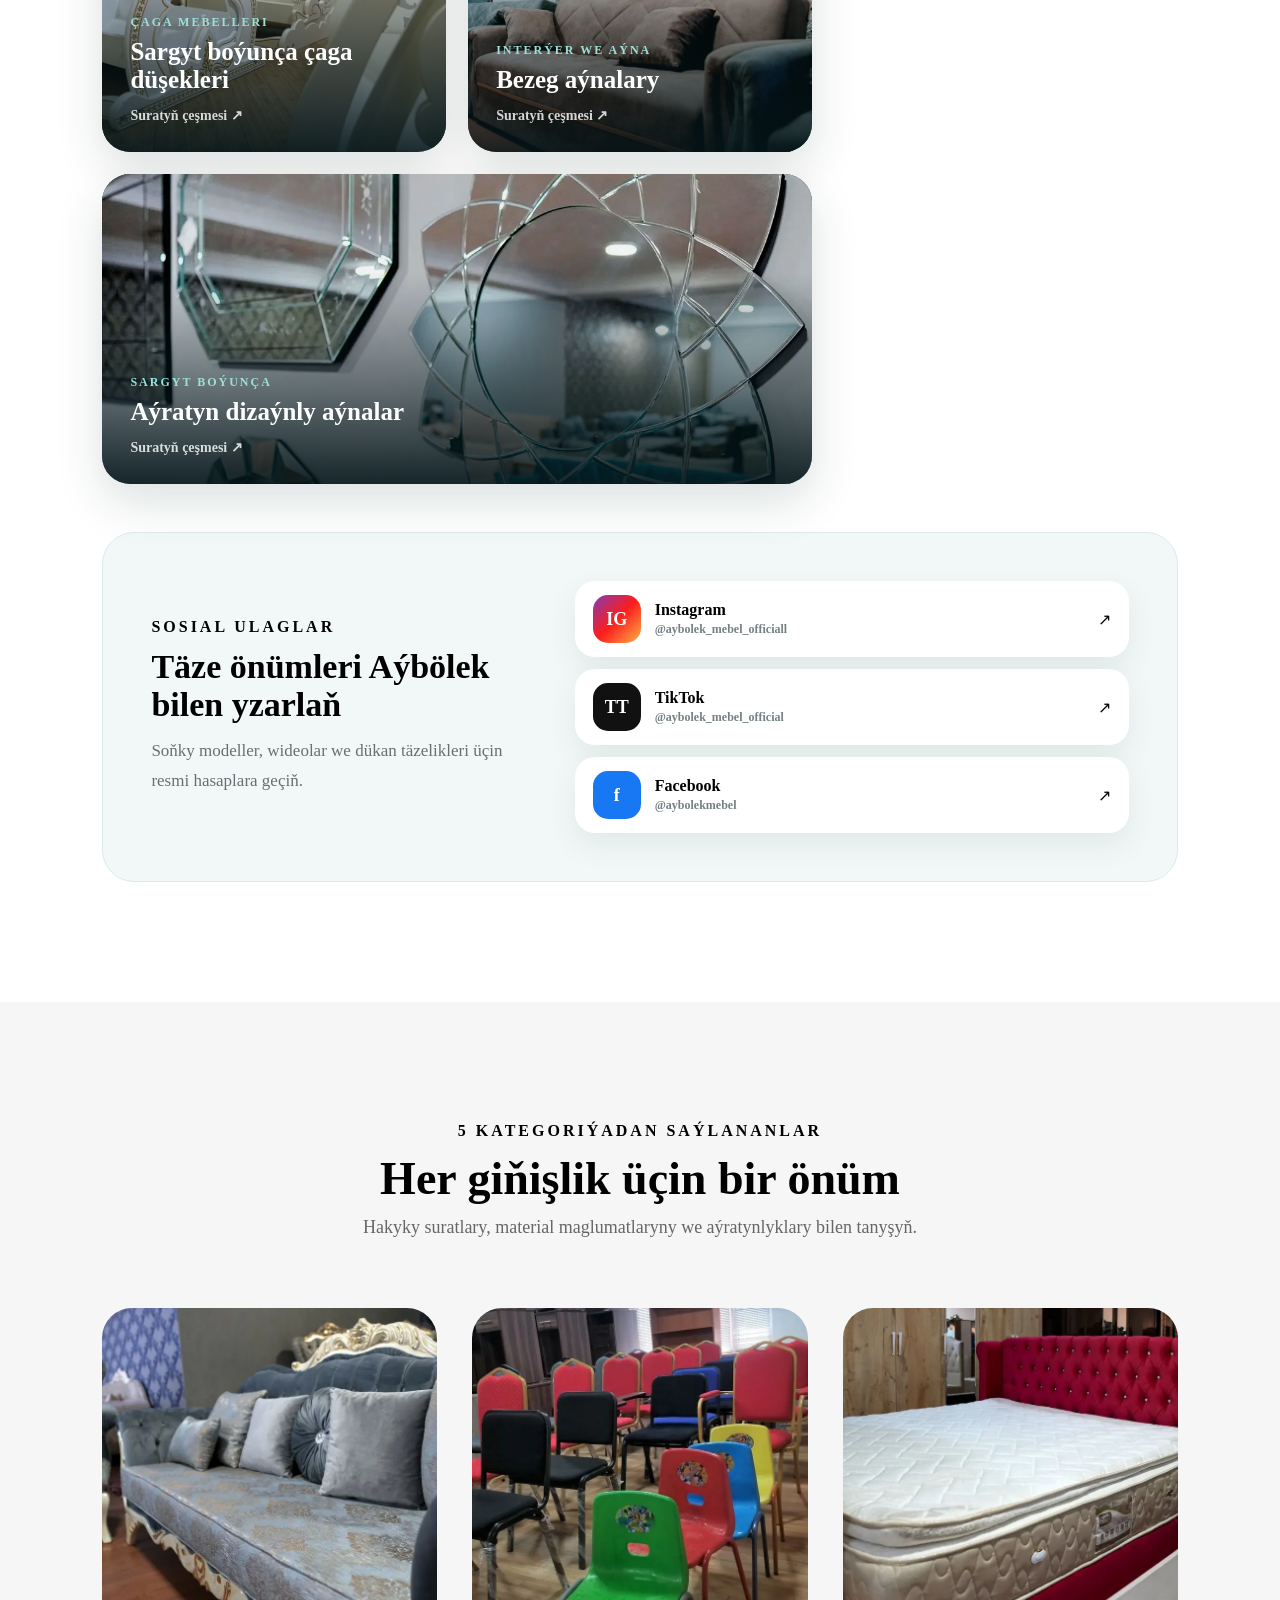
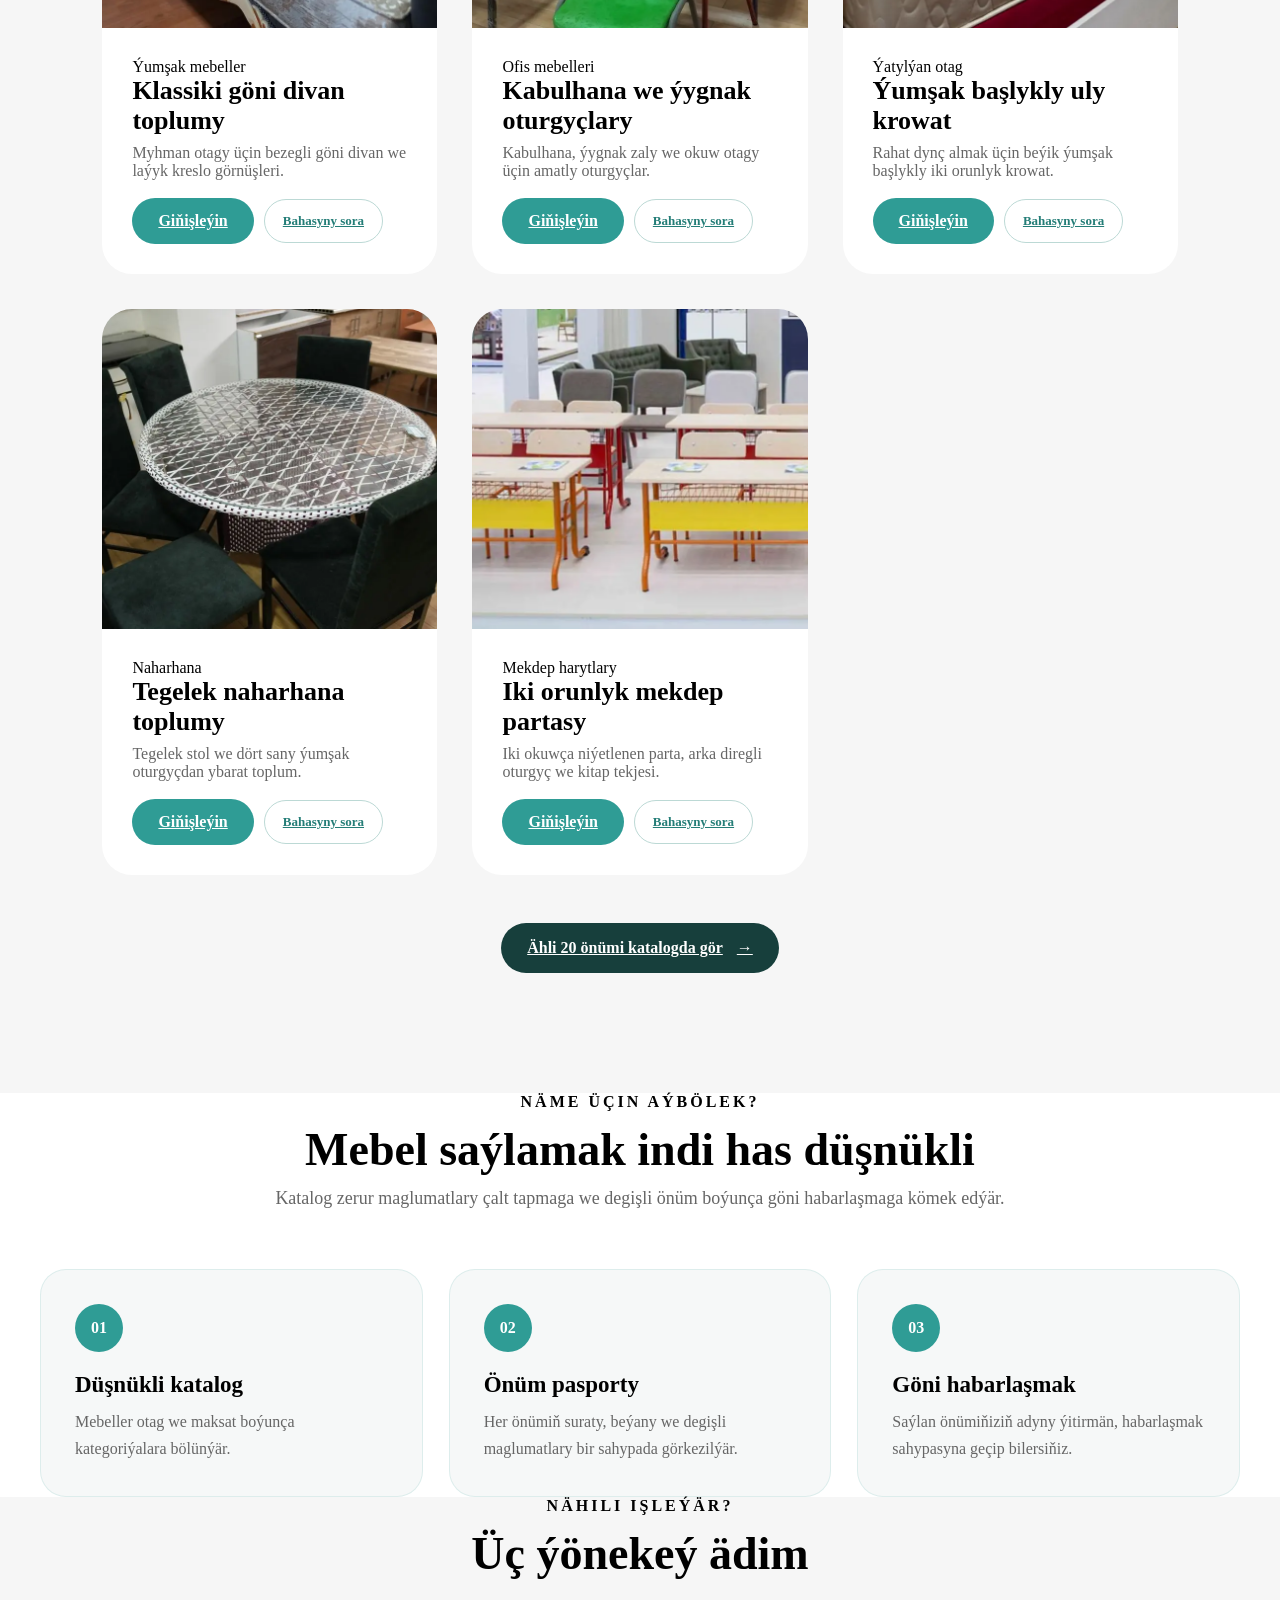
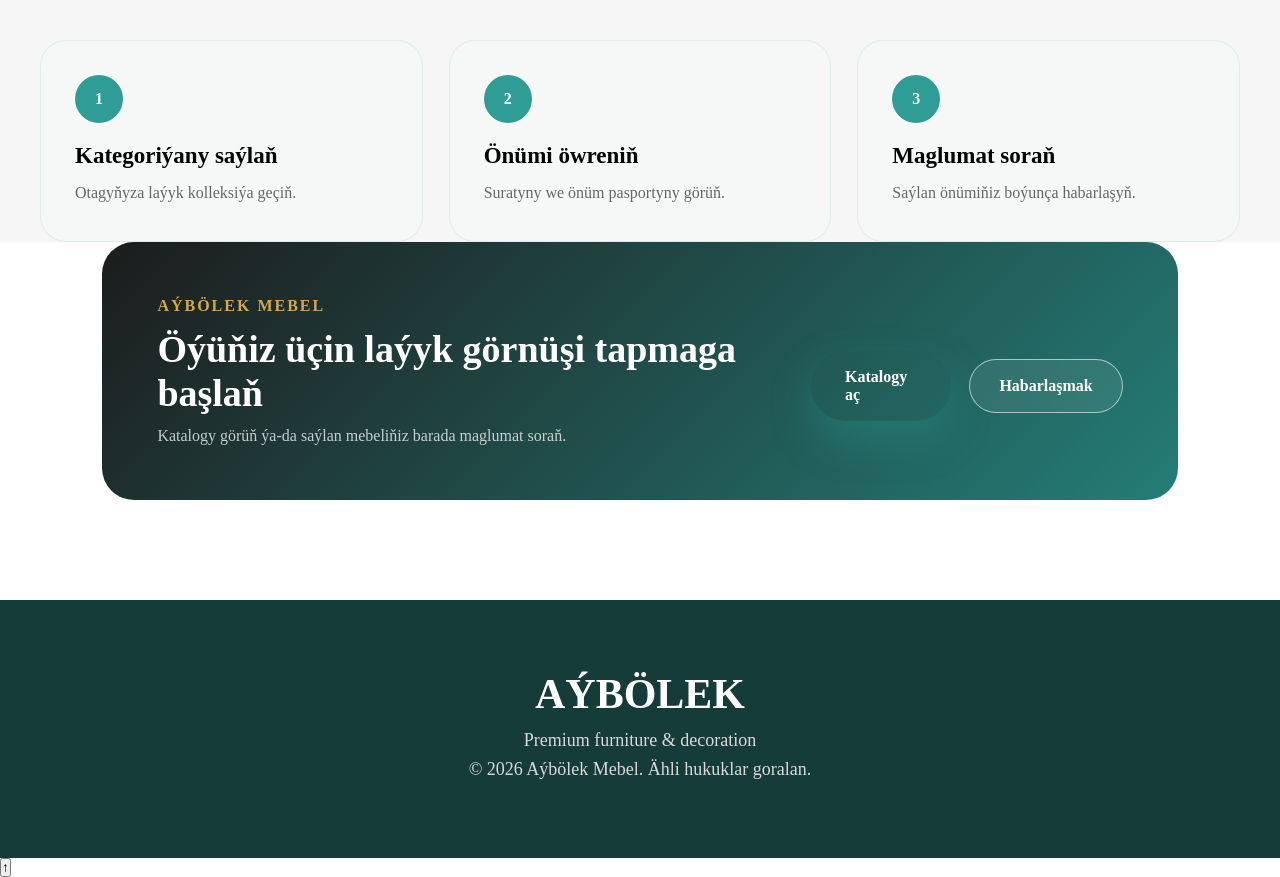
==== commit f0569e22: "Add SEO metadata, site icons, sitemap, and image optimizations" ====
--- a/index.html
+++ b/index.html
@@ -3,12 +3,47 @@
 <head>
   <meta charset="UTF-8" />
   <meta name="viewport" content="width=device-width, initial-scale=1.0" />
-  <title>Aýbölek Mebel</title>
+  <meta name="description" content="Aýbölek Mebel: öý, ofis, naharhana we mekdep üçin mebel katalogy. Hakyky suratlary görüň we saýlan önümiňiz barada habarlaşyň." />
+  <meta name="theme-color" content="#173f3c" />
+  <link rel="canonical" href="https://stoun05.github.io/aybolek-mebel-v2/" />
+  <meta property="og:type" content="website" />
+  <meta property="og:locale" content="tk_TM" />
+  <meta property="og:title" content="Aýbölek Mebel — mebel katalogy" />
+  <meta property="og:description" content="Öý, ofis, naharhana we mekdep üçin Aýbölek mebel görnüşlerini görüň." />
+  <meta property="og:url" content="https://stoun05.github.io/aybolek-mebel-v2/" />
+  <meta property="og:image" content="https://stoun05.github.io/aybolek-mebel-v2/images/hero/store-wide.webp" />
+  <meta name="twitter:card" content="summary_large_image" />
+  <title>Aýbölek Mebel — mebel katalogy</title>
+
+  <link rel="icon" type="image/png" sizes="32x32" href="favicon.png" />
+  <link rel="apple-touch-icon" href="apple-touch-icon.png" />
+  <link rel="manifest" href="site.webmanifest" />
 
   <link rel="stylesheet" href="css/style.css" />
   <link rel="stylesheet" href="css/home.css" />
   <link rel="stylesheet" href="css/responsive.css" />
   <link rel="preload" as="image" href="images/hero/store-wide.webp" fetchpriority="high" />
+  <script type="application/ld+json">
+  {
+    "@context": "https://schema.org",
+    "@type": "FurnitureStore",
+    "name": "Aýbölek Mebel",
+    "url": "https://stoun05.github.io/aybolek-mebel-v2/",
+    "image": "https://stoun05.github.io/aybolek-mebel-v2/images/hero/store-wide.webp",
+    "telephone": "+99312470103",
+    "address": {
+      "@type": "PostalAddress",
+      "streetAddress": "Nurmuhammet Andalyp köçesi, 80",
+      "addressLocality": "Aşgabat",
+      "addressCountry": "TM"
+    },
+    "sameAs": [
+      "https://www.instagram.com/aybolek_mebel_officiall/",
+      "https://www.tiktok.com/@aybolek_mebel_official",
+      "https://www.facebook.com/aybolekmebel/"
+    ]
+  }
+  </script>
 </head>
 
 <body>
@@ -109,7 +144,7 @@
     <div class="category-grid">
 
         <a class="category-card" href="katalog.html?category=soft">
-            <img src="images/categories/living.png" alt="Ýumşak mebeller" loading="lazy">
+            <img src="images/categories/living.webp" alt="Ýumşak mebeller" loading="lazy">
             <div class="overlay">
                 <h3>Ýumşak mebeller</h3>
                 <span>4 önümi gör</span>
@@ -127,7 +162,7 @@
         </a>
 
         <a class="category-card" href="katalog.html?category=bedroom">
-            <img src="images/categories/bedroom.png" alt="Ýatylýan otag mebelleri" loading="lazy">
+            <img src="images/categories/bedroom.webp" alt="Ýatylýan otag mebelleri" loading="lazy">
             <div class="overlay">
                 <h3>Ýatylýan otag mebelleri</h3>
                 <span>4 önümi gör</span>
@@ -136,7 +171,7 @@
         </a>
 
         <a class="category-card" href="katalog.html?category=dining">
-            <img src="images/categories/kitchen.png" alt="Naharhana mebelleri" loading="lazy">
+            <img src="images/categories/kitchen.webp" alt="Naharhana mebelleri" loading="lazy">
             <div class="overlay">
                 <h3>Naharhana mebelleri</h3>
                 <span>4 önümi gör</span>
--- a/css/responsive.css
+++ b/css/responsive.css
@@ -95,7 +95,8 @@
   }
 
   .icon-btn{
-    display:none;
+    display:flex;
+    flex:0 0 44px;
   }
 
   .catalog-page{
@@ -260,6 +261,20 @@
     height:270px;
   }
 
+  .product-info h3,
+  .catalog-info h3,
+  .product-details h1{
+    overflow-wrap:anywhere;
+  }
+
+  .home-product-actions a,
+  .catalog-bottom a{
+    min-height:46px;
+    display:inline-flex;
+    align-items:center;
+    justify-content:center;
+  }
+
   .catalog-hero{
     min-height:46vh;
     padding:130px 5% 60px;
@@ -368,6 +383,22 @@
 
   .main-product-image img{
     height:330px;
+  }
+}
+
+@media (hover:none){
+  .category-card:hover,
+  .product-card:hover,
+  .catalog-card:hover,
+  .related-card:hover{
+    transform:none;
+  }
+
+  .main-product-image:hover img,
+  .product-card:hover img,
+  .catalog-card:hover img,
+  .related-card:hover img{
+    transform:none;
   }
 }
 
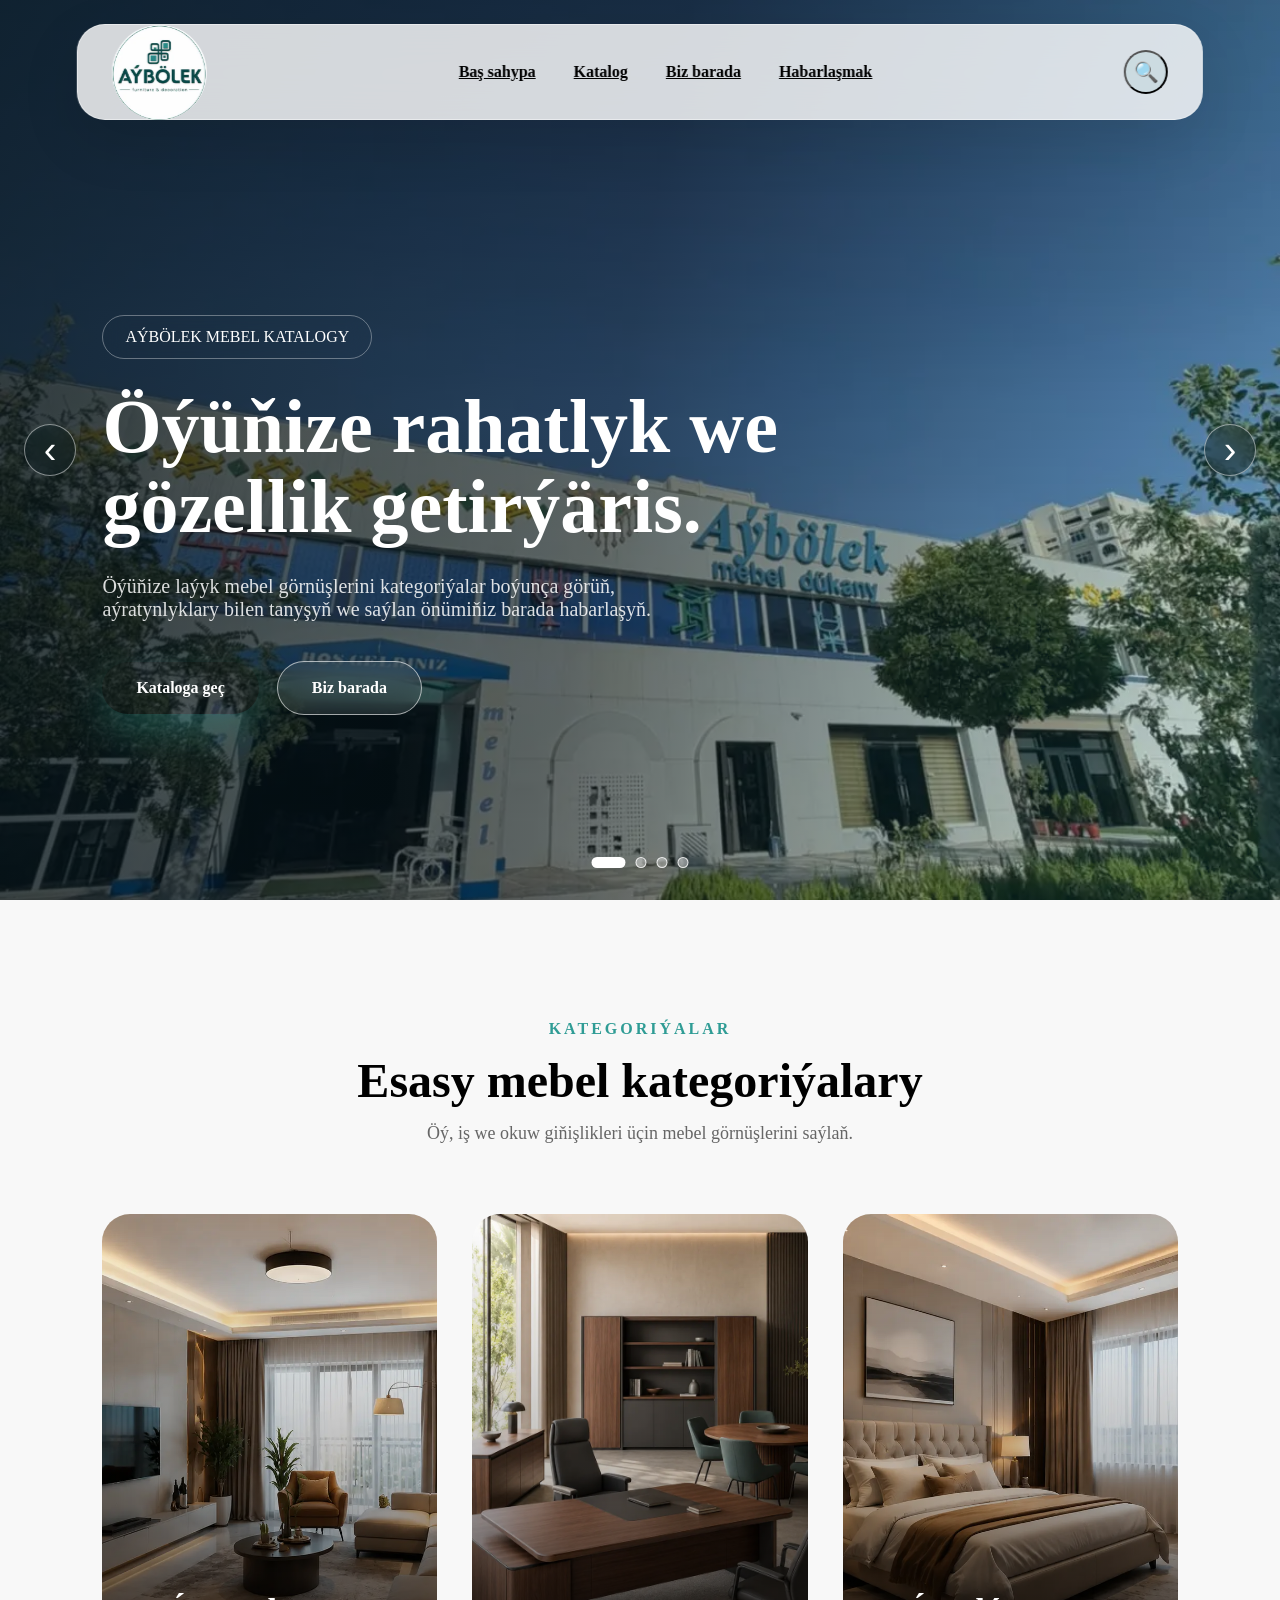
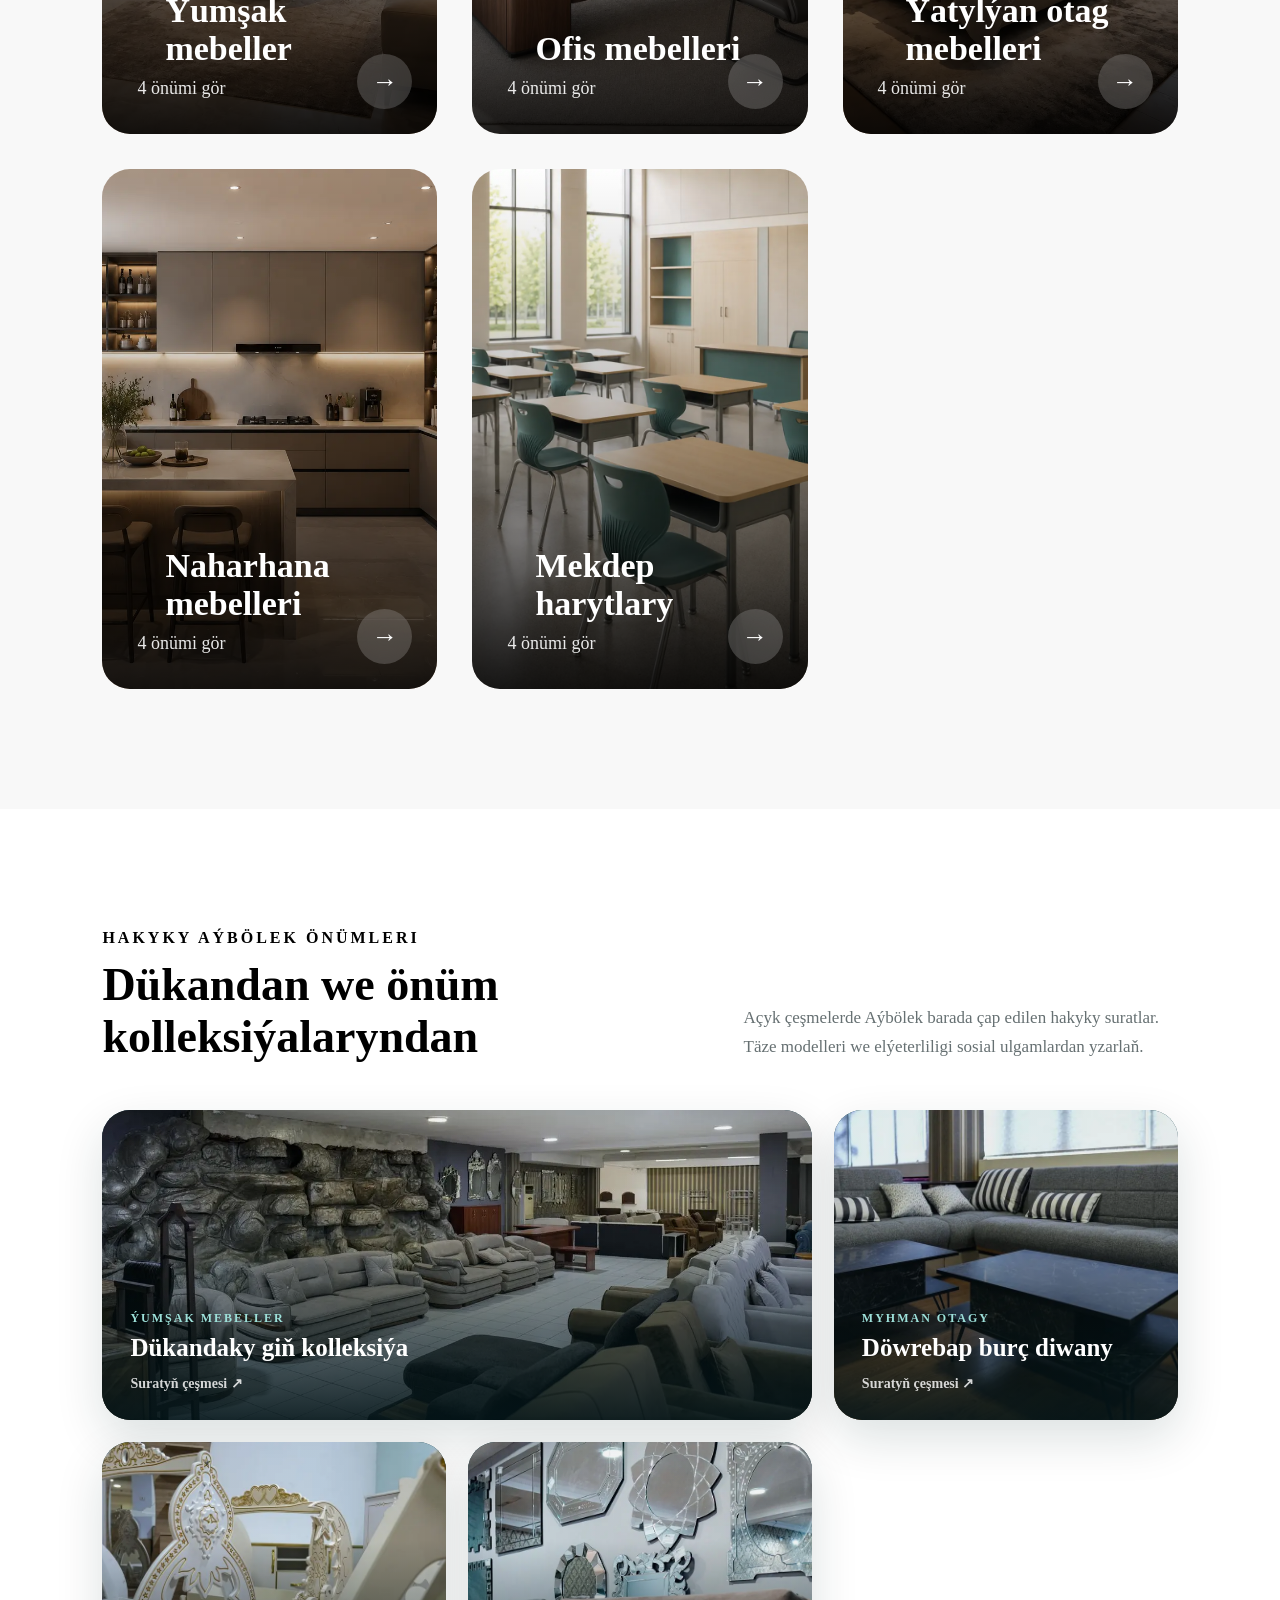
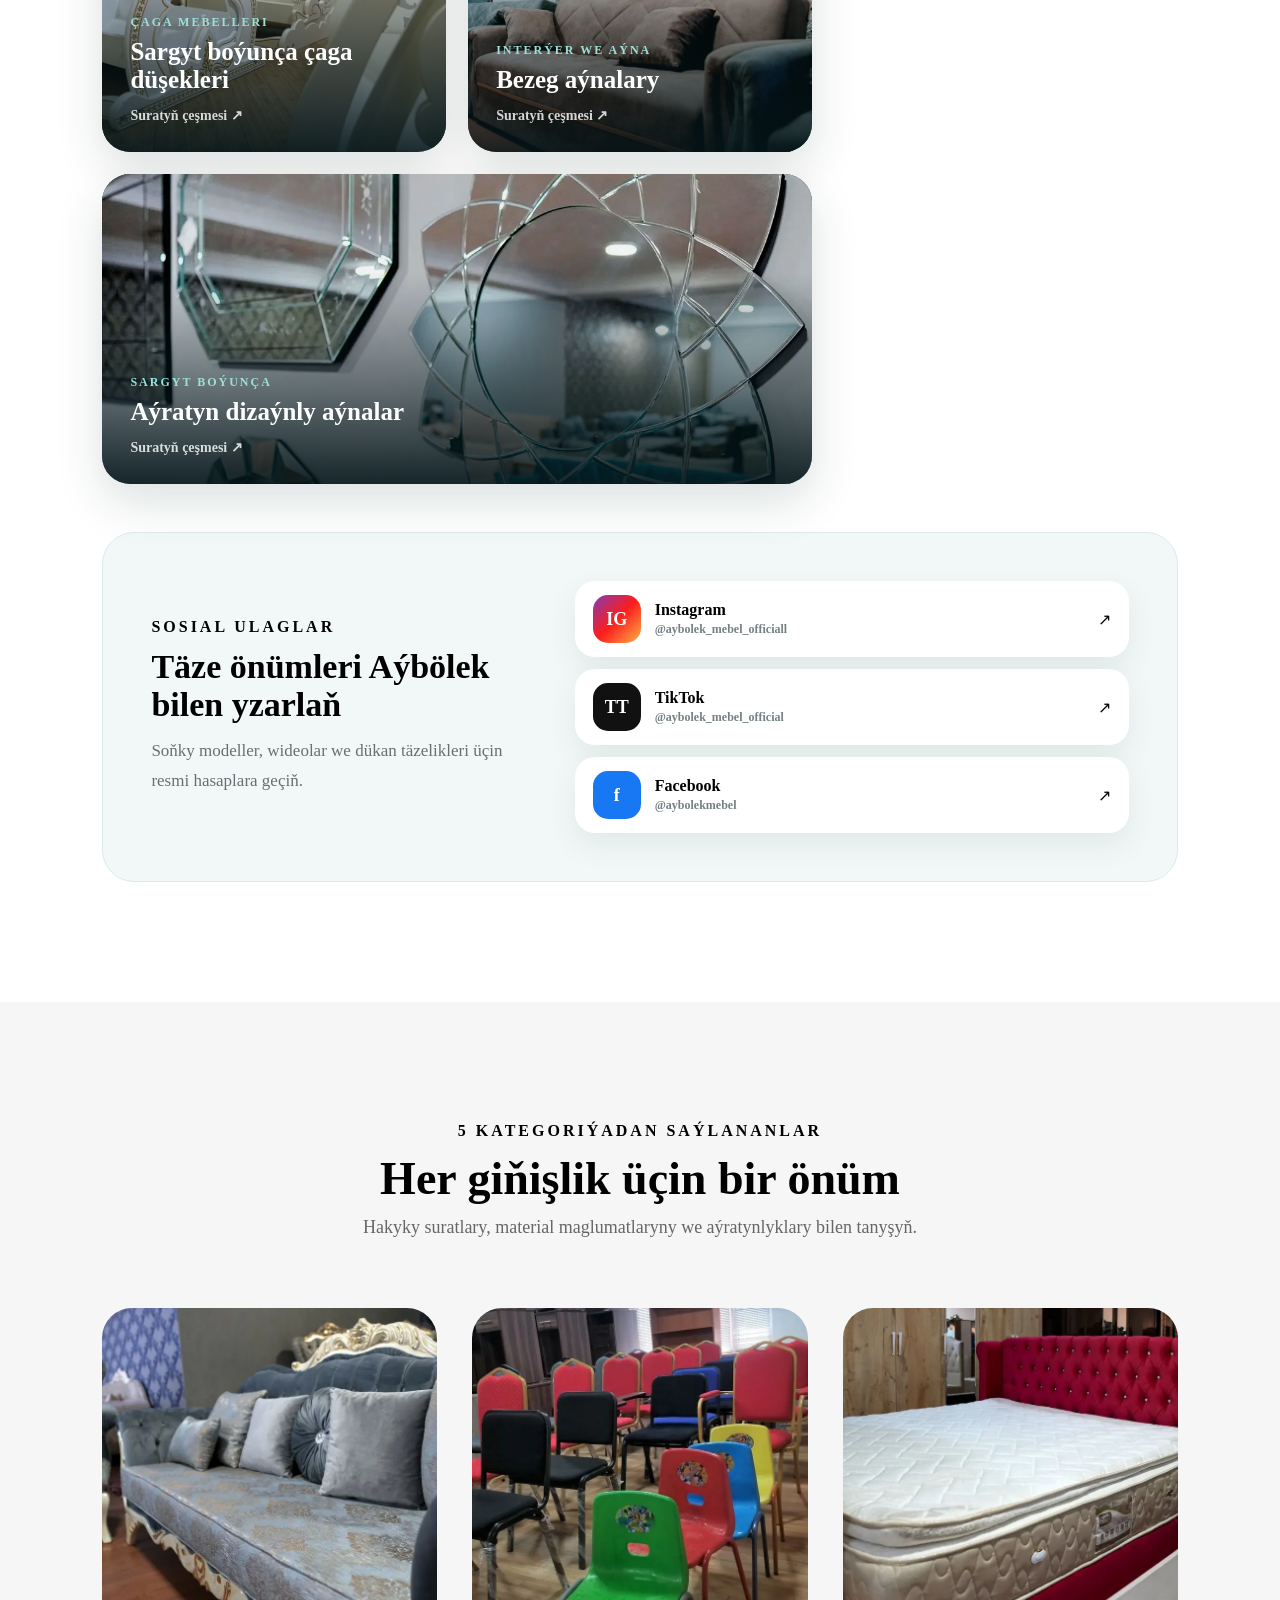
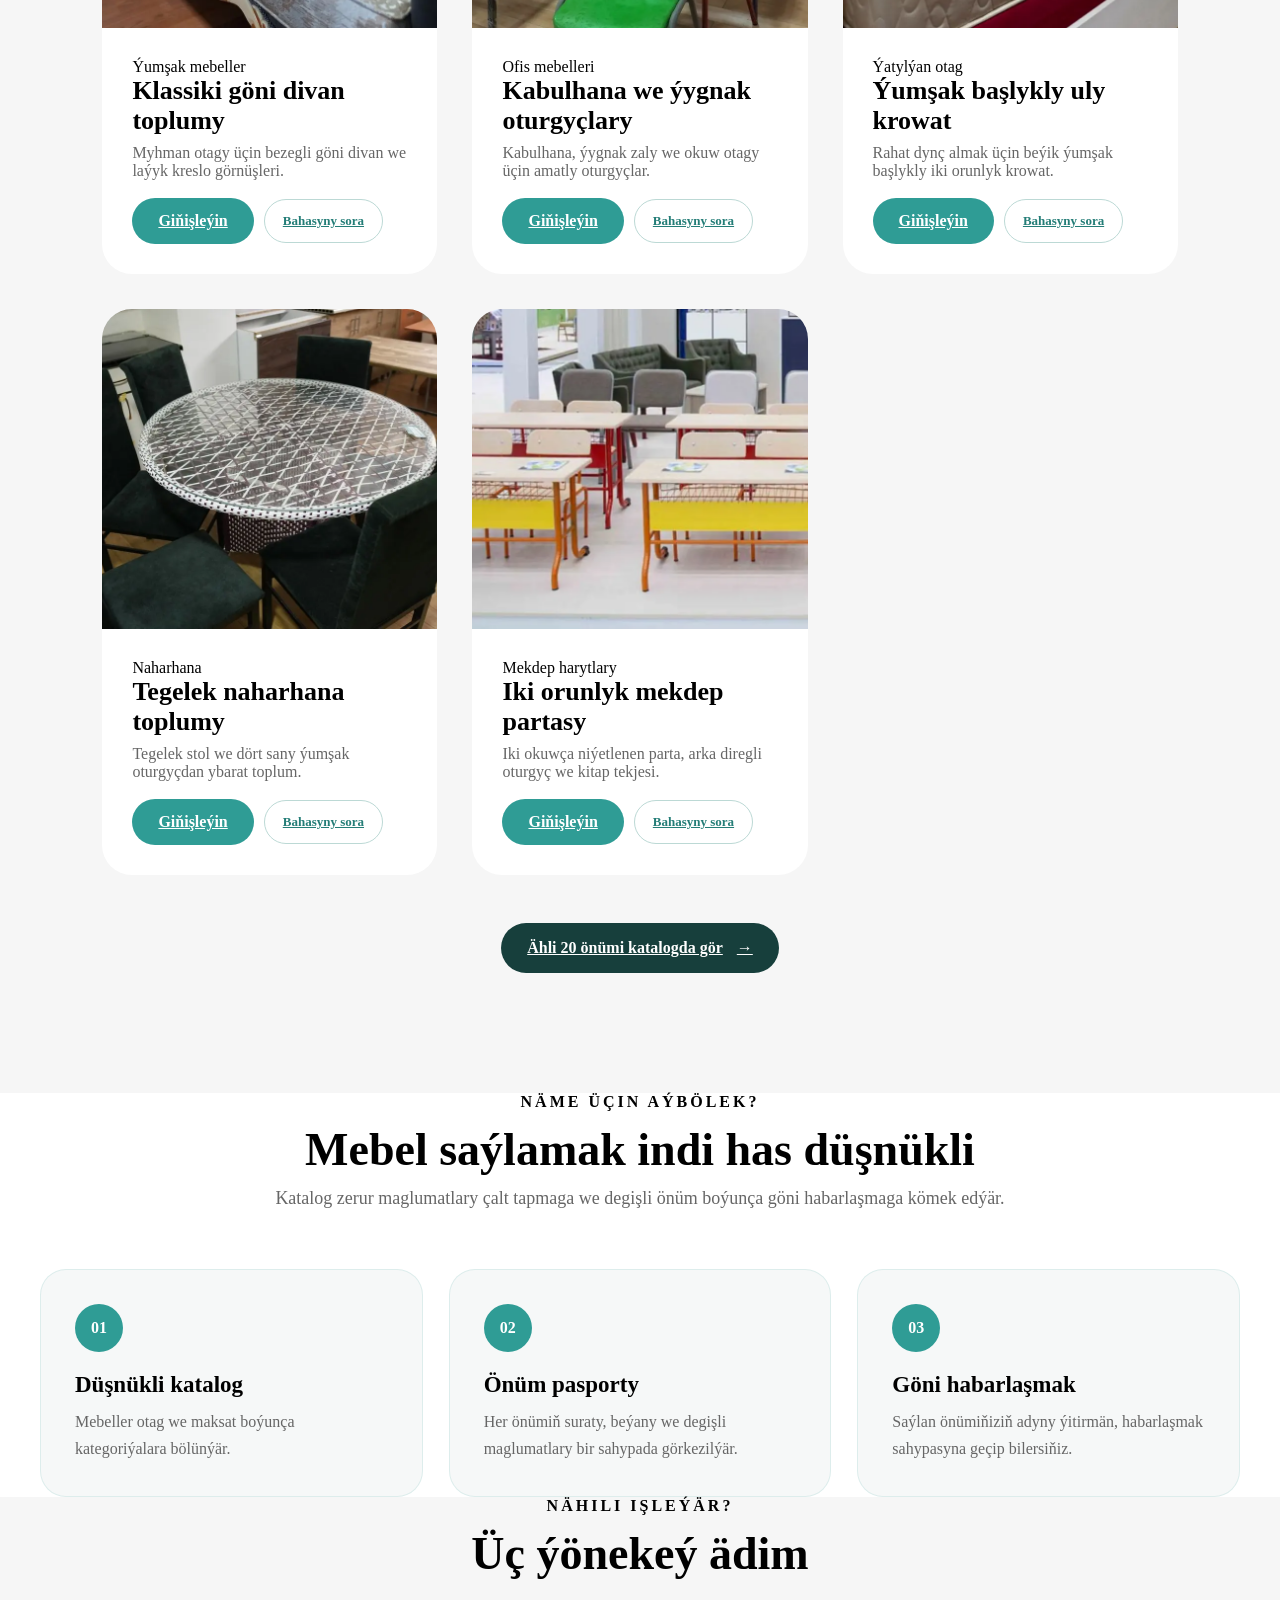
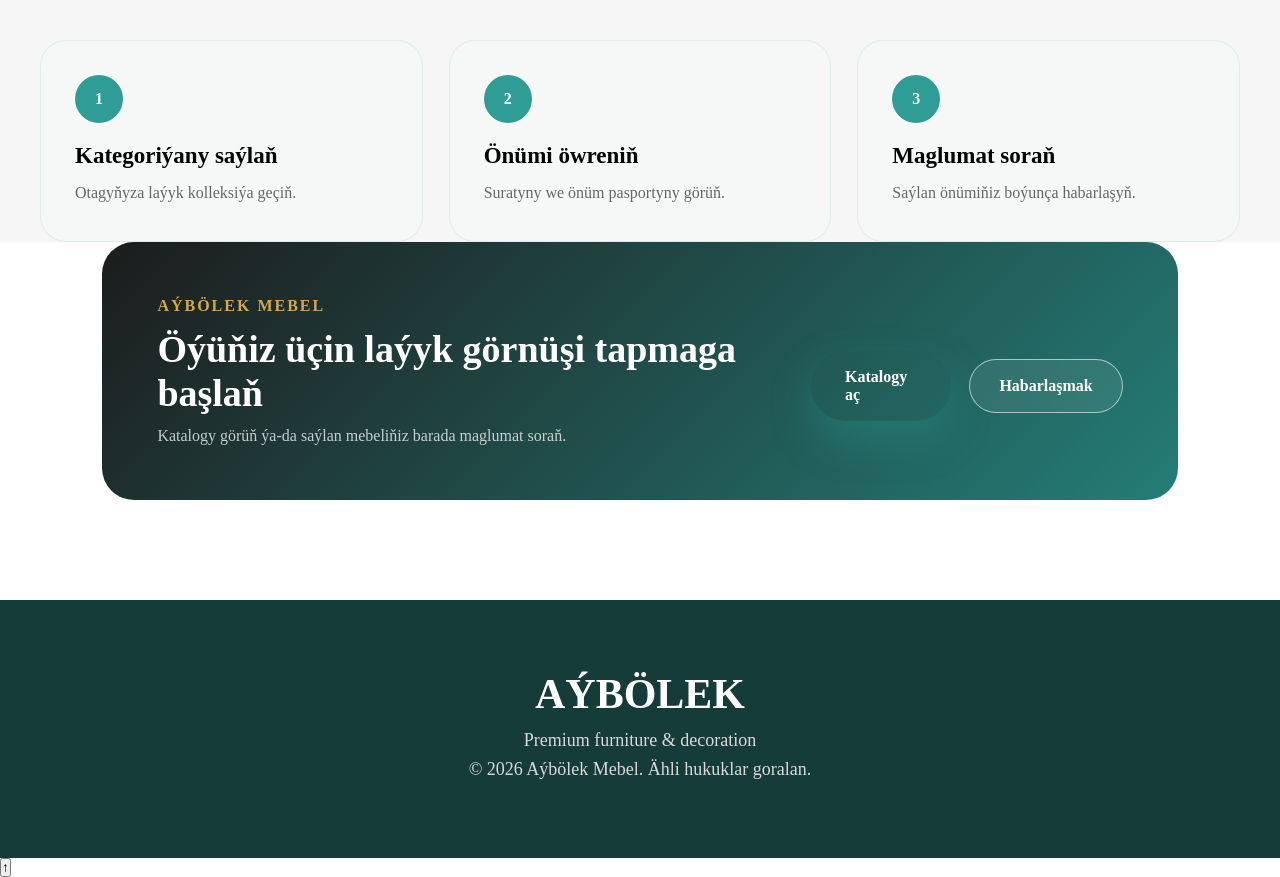
==== commit 32bd147f: "Complete final accessibility, performance, and 404 audit" ====
--- a/index.html
+++ b/index.html
@@ -63,7 +63,7 @@
 
   <header class="site-header">
   <a href="index.html" class="logo">
-  <img src="images/logo.png" alt="Aýbölek Mebel">
+  <img src="images/logo.webp" alt="Aýbölek Mebel">
   </a>
 
   <nav class="navbar" id="navbar">
@@ -88,7 +88,7 @@
             placeholder="Mebel gözle..."
         >
 
-        <button id="closeSearch">✕</button>
+        <button id="closeSearch" type="button" aria-label="Gözlegi ýap">✕</button>
 
     </div>
 
@@ -400,8 +400,8 @@
   </footer>
 
 <div class="image-lightbox" id="imageLightbox">
-  <button class="lightbox-close" id="lightboxClose">×</button>
-  <img id="lightboxImg" src="" alt="">
+  <button class="lightbox-close" id="lightboxClose" type="button" aria-label="Uly suraty ýap">×</button>
+  <img id="lightboxImg" alt="Ulaldylan önüm suraty">
 </div>
 
 <div class="toast" id="toast">
